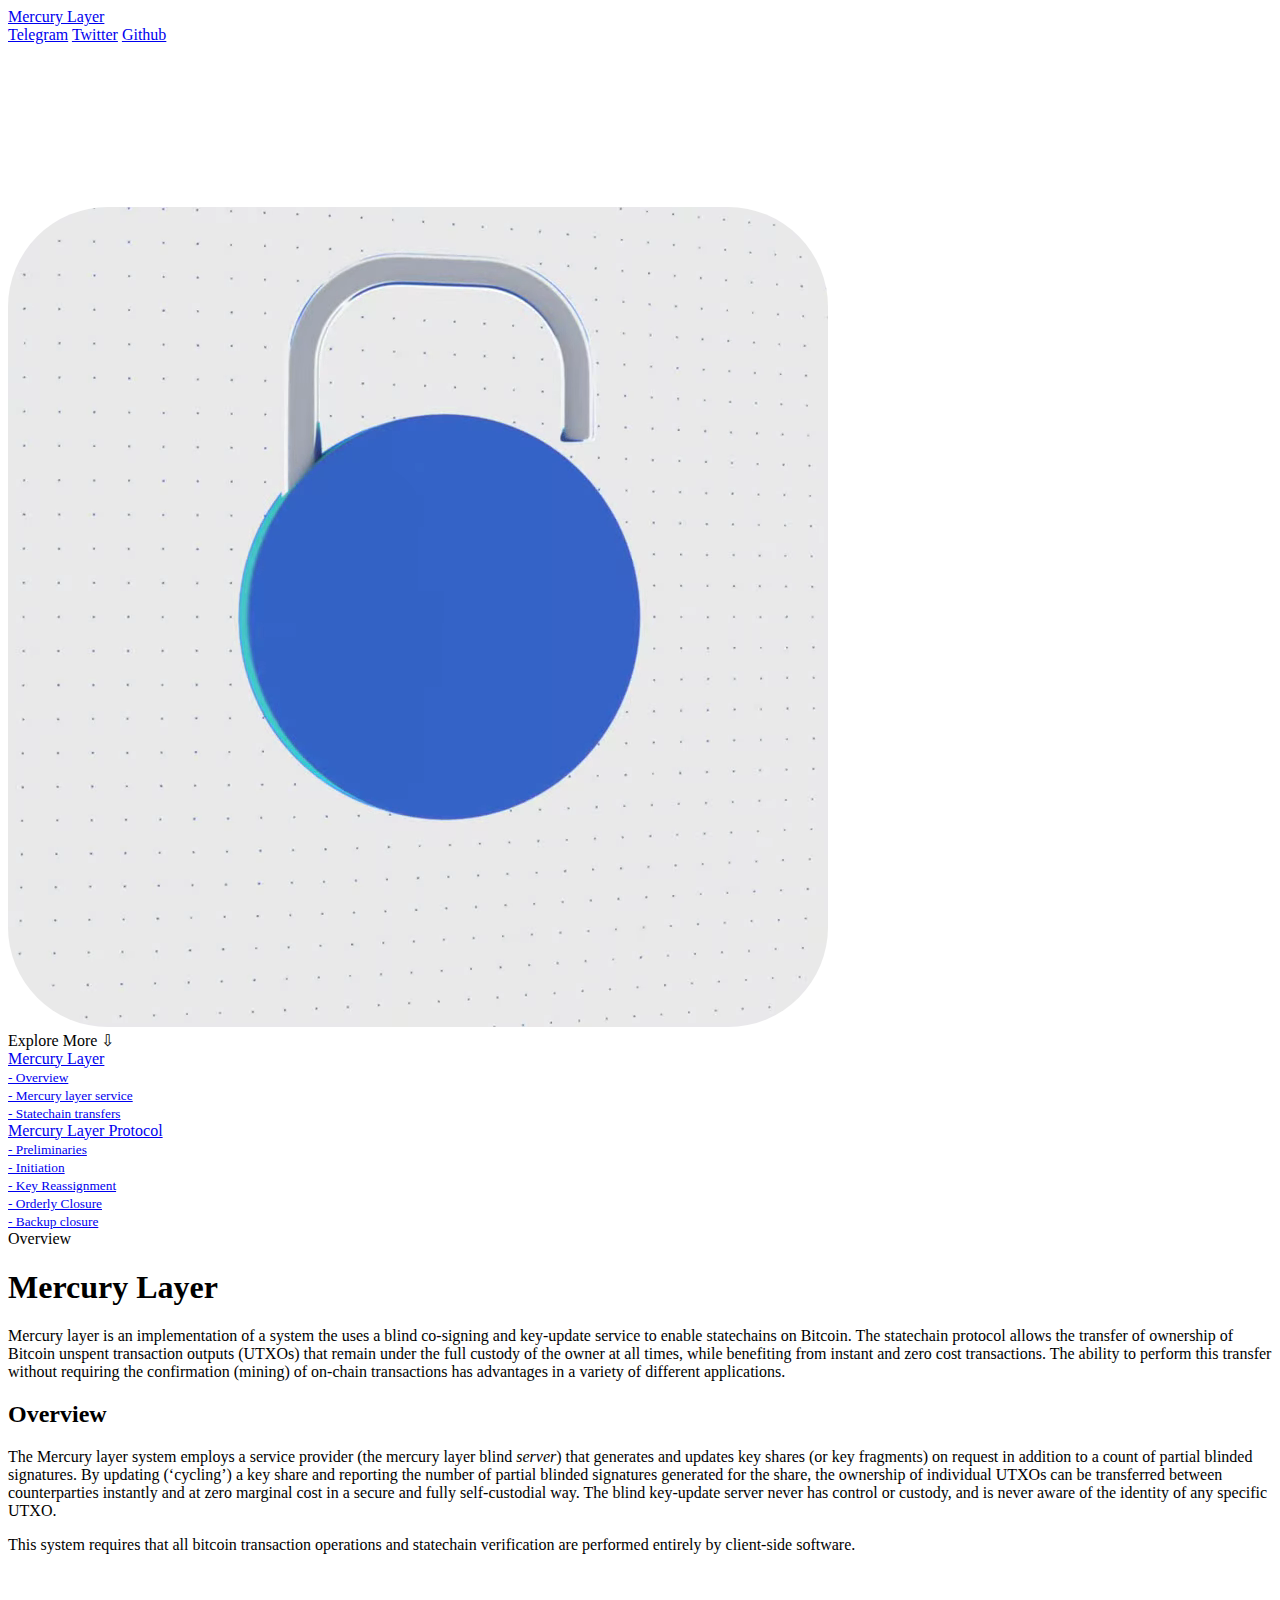
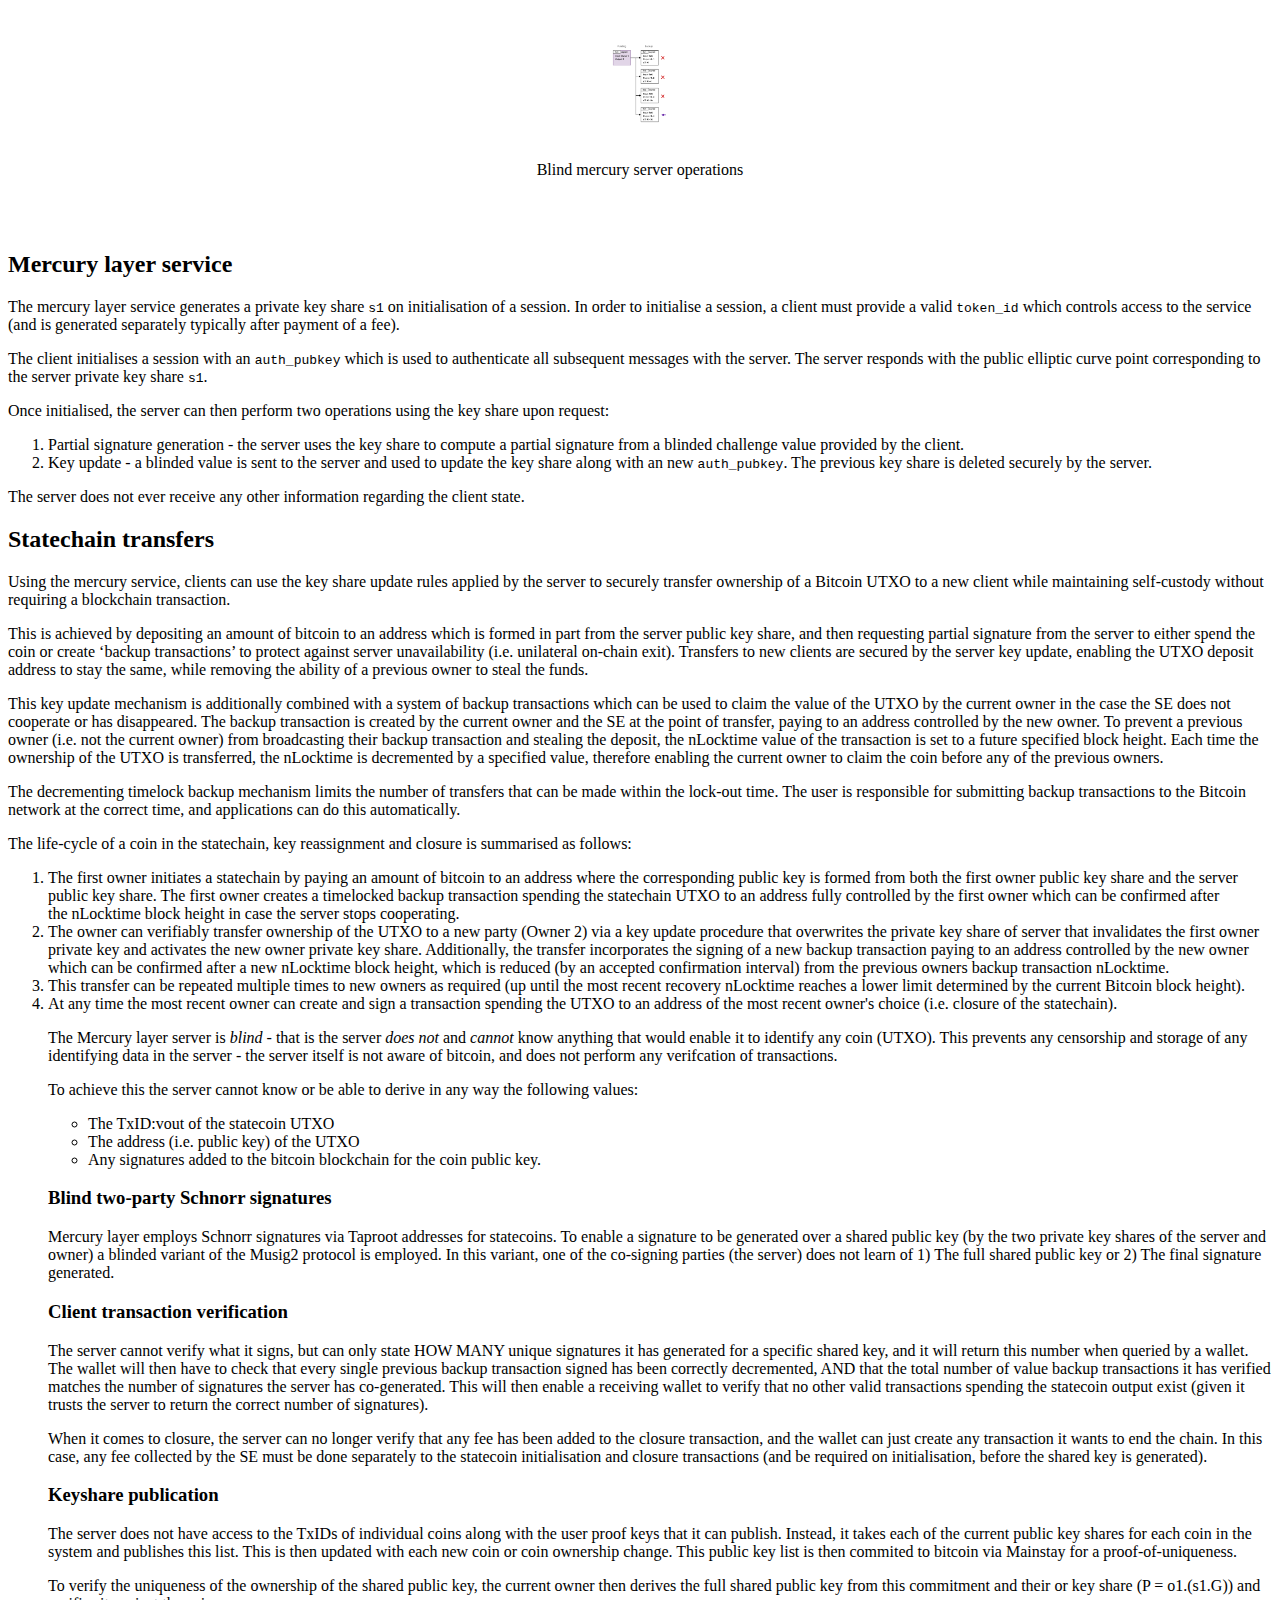
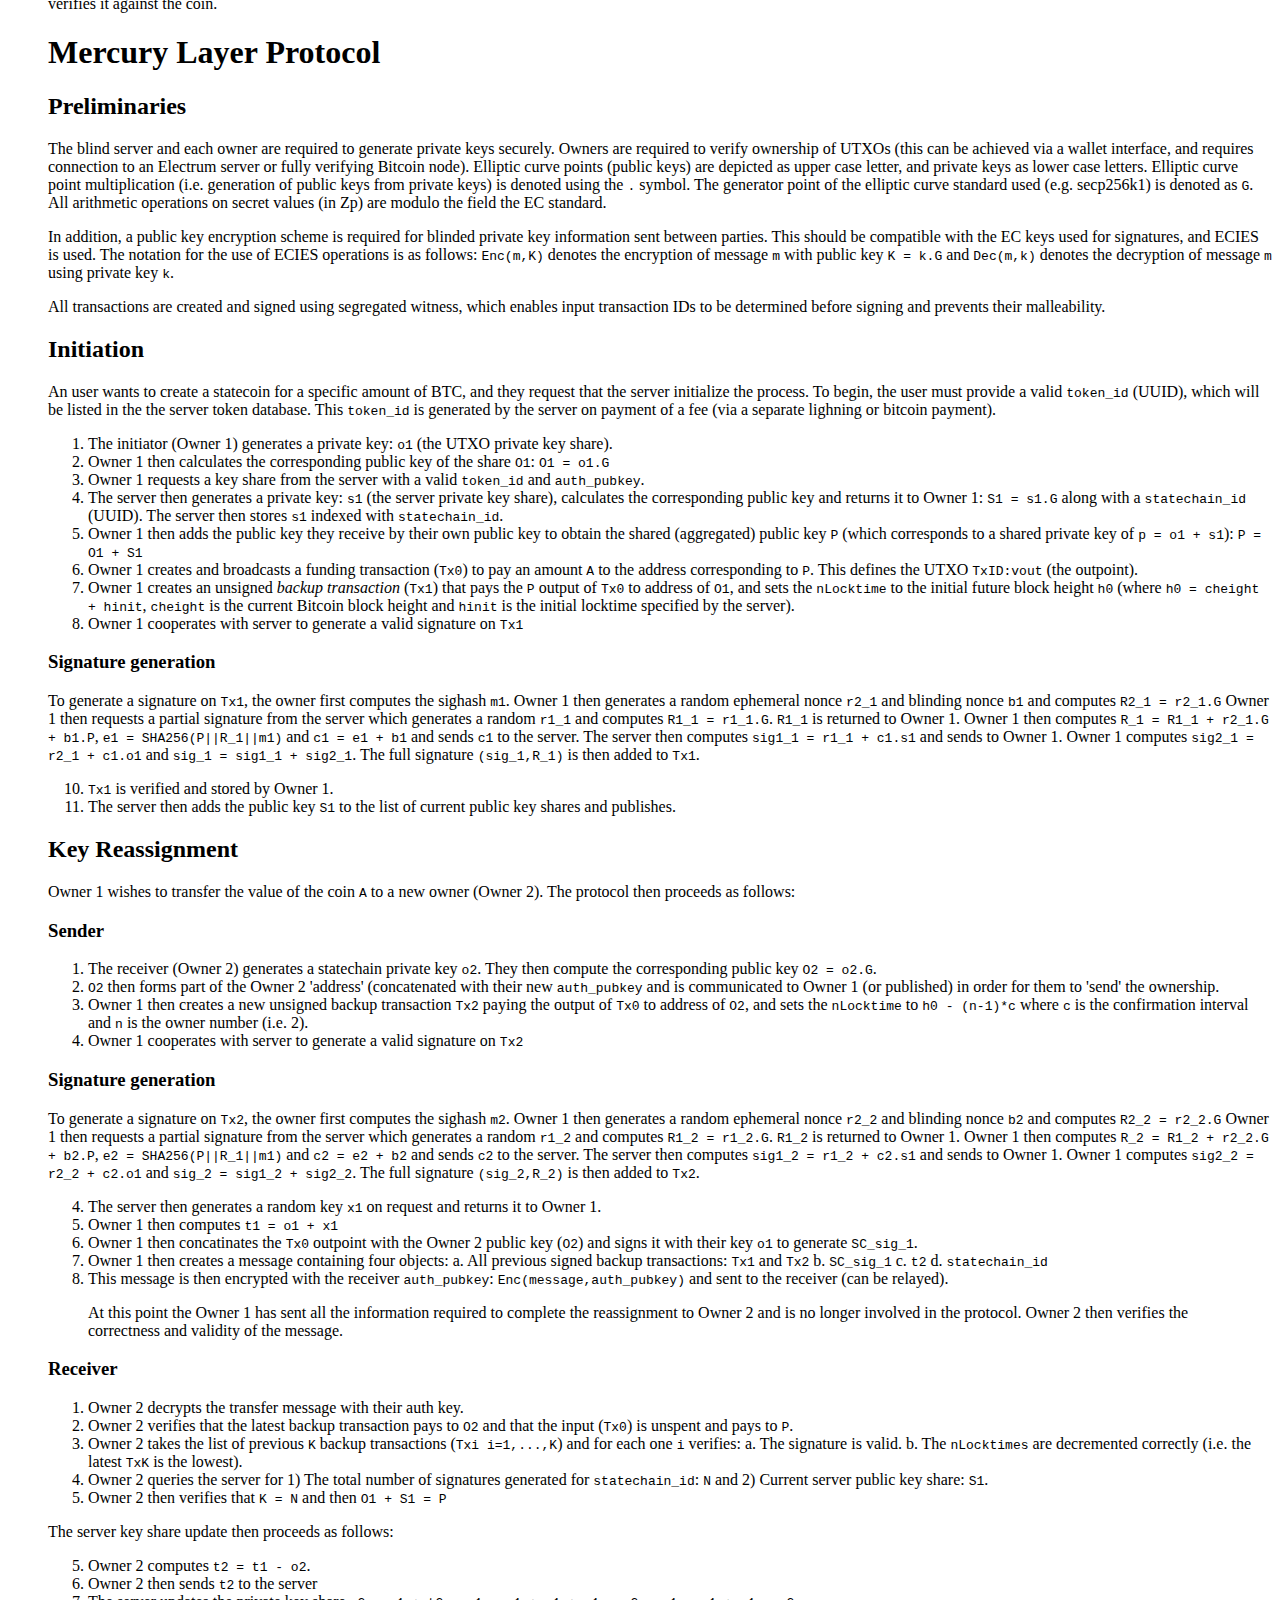
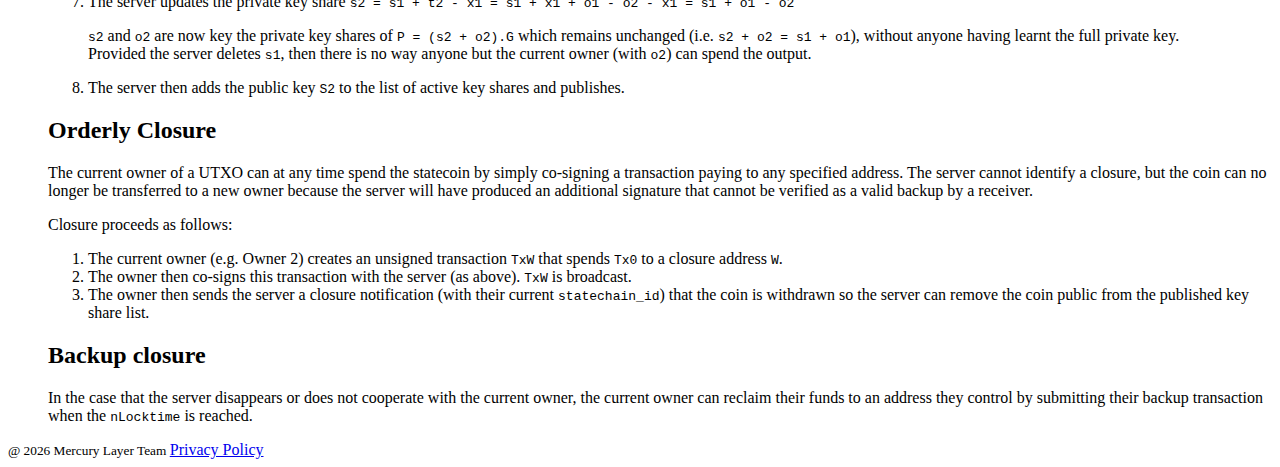
==== public/index.html @ 6a9f14a1 "Update index.html" ====
<!DOCTYPE html>
<html lang="en">

<head>
    <meta charset="UTF-8">
    <title></title>
    <meta name="viewport" content="width=device-width, initial-scale=1, shrink-to-fit=no">
    
    <link rel="icon" type="image/png" href="/favicon.png">

    <style>
    :root {
        /* Primary theme color */
        --primary-color: #0a0543;
        /* Primary theme text color */
        --primary-text-color: #ffffff;
        /* Primary theme link color */
        --primary-link-color: #F9BB2D;
        /* Secondary color: the background body color */
        --secondary-color: #2b12bb;
        --secondary-text-color: #070000;
        /* Highlight text color of table of content */
        --toc-highlight-text-color: #d46e13;
         /* Highlight text color of table of content */
        --toc-highlight-text-color: #d46e13;
        --toc-background-color: rgb(245, 235, 235);
        --code-color: #f7ebeb;
        --code-background-color: rgb(11, 145, 186);
    }
</style>
    
    <link href="https://fonts.googleapis.com/css?family=Alfa+Slab+One&display=swap" rel="stylesheet">
    <link href="https://fonts.googleapis.com/css?family=Fira+Sans:400,500,600&display=swap" rel="stylesheet">
    
    <link rel="stylesheet" href="/normalize.css">
    <link rel="stylesheet" href="https://www.mercurylayer.com/juice.css">
    
<link rel="stylesheet" href="https://www.mercurylayer.com/style.css"/>
<link rel="stylesheet"
          href="https://fonts.googleapis.com/css?family=DM Mono"/>

</head>

<body>
    
<header class="header">
  

<a href="https:&#x2F;&#x2F;www.mercurylayer.com&#x2F;">
    <div class="logo">
        Mercury Layer
    </div>
</a>

<nav>
    
    
        
        <a class="nav-item subtitle-text" href="https:&#x2F;&#x2F;t.me&#x2F;mercury_layer">Telegram</a>
        
        <a class="nav-item subtitle-text" href="https:&#x2F;&#x2F;twitter.com&#x2F;mercurylayer">Twitter</a>
        
        <a class="nav-item subtitle-text" href="https:&#x2F;&#x2F;github.com&#x2F;commerceblock&#x2F;mercurylayer">Github</a>
        
    
</nav>

</header>


<div class = "hero" style="position: relative;">
    <section style="padding:10px; max-width: 500px; color:#fff;">
        <h1 class="text-center heading-text">
            Mercury Layer
        </h1>
        <h3 class="text-center title-text">
            Blinded signing service: enabling multiparty computation statechains
        </h3>
    </section>
    <div>
        <video class="hero-video" style="border-radius: 100px; max-width: 80%;" muted playsInline autoPlay loop>
            <source
                src="mercury-loop-820px-q35.webm"
                type="video/webm"
            />
            <source
                src="mercury-loop-820px-q35.mp4"
                type="video/mp4"
            />
            <source
                src="mercury-loop-820px-q35.ogv"
                type="video/ogg"
            />
            Sorry, your browser doesn't support embedded videos.
        </video>
    </div>

    <div class="explore-more text"
        onclick="document.getElementById('features').scrollIntoView({behavior: 'smooth'})">
        Explore More ⇩
    </div>
</div>
<style>
    .hero section {
        padding: 0 5rem;
    }
    @media screen and (max-width: 768px) {
        .hero section {
            padding: 0 2rem;
        }

        .hero-video {
            display: none
        }
       
    }
</style>




    <main>
        
        
        
        
        
        <div class="toc">
            <div class="toc-sticky">
                
                <div class="toc-item">
                    <a class="subtext" href="https://www.mercurylayer.com/#mercury-layer">Mercury Layer</a>
                </div>
                
                
                <div class="toc-item-child">
                    <a class="subtext" href="https://www.mercurylayer.com/#overview"><small>- Overview</small></a>
                </div>
                
                <div class="toc-item-child">
                    <a class="subtext" href="https://www.mercurylayer.com/#service"><small>- Mercury layer service</small></a>
                </div>
                
                <div class="toc-item-child">
                    <a class="subtext" href="https://www.mercurylayer.com/#statechains"><small>- Statechain transfers</small></a>
                </div>
                
                
                
                <div class="toc-item">
                    <a class="subtext" href="https://www.mercurylayer.com/#mercury-layer-protocol">Mercury Layer Protocol</a>
                </div>
                
                
                <div class="toc-item-child">
                    <a class="subtext" href="https://www.mercurylayer.com/#preliminaries"><small>- Preliminaries</small></a>
                </div>
                
                <div class="toc-item-child">
                    <a class="subtext" href="https://www.mercurylayer.com/#initiation"><small>- Initiation</small></a>
                </div>
                
                <div class="toc-item-child">
                    <a class="subtext" href="https://www.mercurylayer.com/#key-reassignment"><small>- Key Reassignment</small></a>
                </div>
                
                <div class="toc-item-child">
                    <a class="subtext" href="https://www.mercurylayer.com/#orderly-closure"><small>- Orderly Closure</small></a>
                </div>
                
                <div class="toc-item-child">
                    <a class="subtext" href="https://www.mercurylayer.com/#backup-closure"><small>- Backup closure</small></a>
                </div>
                
                
                
            </div>
        </div>
        
        

        <div class="content text">
            
            <div id="features" class="heading-text">Overview</div>
            <h1 id="mercury-layer">Mercury Layer</h1>
<p>Mercury layer is an implementation of a system the uses a blind co-signing and key-update service to enable statechains on Bitcoin. The statechain protocol allows the transfer of ownership of Bitcoin unspent transaction outputs (UTXOs) that remain under the full custody of the owner at all times, while benefiting from instant and zero cost transactions. The ability to perform this transfer without requiring the confirmation (mining) of on-chain transactions has advantages in a variety of different applications. </p>
<h2 id="overview">Overview</h2>
<p>The Mercury layer system employs a service provider (the mercury layer blind <em>server</em>) that generates and updates key shares (or key fragments) on request in addition to a count of partial blinded signatures. By updating (‘cycling’) a key share and reporting the number of  partial blinded signatures generated for the share, the ownership of individual UTXOs can be transferred between counterparties instantly and at zero marginal cost in a secure and fully self-custodial way. The blind key-update server never has control or custody, and is never aware of the identity of any specific UTXO. </p>
<p>This system requires that all bitcoin transaction operations and statechain verification are performed entirely by client-side software. </p>
<p><br><br></p>
<p align="center">
<img src="fig1.png" align="middle" width="60" vspace="20">
</p>
<p align="center">
  Blind mercury server operations
</p>
<br><br>

<h2 id="service">Mercury layer service</h2>
<p>The mercury layer service generates a private key share <code>s1</code> on initialisation of a session. In order to initialise a session, a client must provide a valid <code>token_id</code> which controls access to the service (and is generated separately typically after payment of a fee).</p>
<p>The client initialises a session with an <code>auth_pubkey</code> which is used to authenticate all subsequent messages with the server. The server responds with the public elliptic curve point corresponding to the server private key share <code>s1</code>.</p>
<p>Once initialised, the server can then perform two operations using the key share upon request:</p>
<ol>
<li>Partial signature generation - the server uses the key share to compute a partial signature from a blinded challenge value provided by the client.</li>
<li>Key update - a blinded value is sent to the server and used to update the key share along with an new <code>auth_pubkey</code>. The previous key share is deleted securely by the server.</li>
</ol>
<p>The server does not ever receive any other information regarding the client state. </p>           
<h2 id="statechains">Statechain transfers</h2>
<p>Using the mercury service, clients can use the key share update rules applied by the server to securely transfer ownership of a Bitcoin UTXO to a new client while maintaining self-custody without requiring a blockchain transaction. </p>
<p>This is achieved by depositing an amount of bitcoin to an address which is formed in part from the server public key share, and then requesting partial signature from the server to either spend the coin or create ‘backup transactions’ to protect against server unavailability (i.e. unilateral on-chain exit). Transfers to new clients are secured by the server key update, enabling the UTXO deposit address to stay the same, while removing the ability of a previous owner to steal the funds. </p>
<p>This key update mechanism is additionally combined with a system of backup transactions which can be used to claim the value of the UTXO by the current owner in the case the SE does not cooperate or has disappeared. The backup transaction is created by the current owner and the SE at the point of transfer, paying to an address controlled by the new owner. To prevent a previous owner (i.e. not the current owner) from broadcasting their backup transaction and stealing the deposit, the nLocktime value of the transaction is set to a future specified block height. Each time the ownership of the UTXO is transferred, the nLocktime is decremented by a specified value, therefore enabling the current owner to claim the coin before any of the previous owners.</p>
<p>The decrementing timelock backup mechanism limits the number of transfers that can be made within the lock-out time. The user is responsible for submitting backup transactions to the Bitcoin network at the correct time, and applications can do this automatically.</p>
<p>The life-cycle of a coin in the statechain, key reassignment and closure is summarised as follows:</p>
<ol>
<li>The first owner initiates a statechain by paying an amount of bitcoin to an address where the corresponding public key is formed from both the first owner public key share and the server public key share. The first owner creates a timelocked backup transaction spending the statechain UTXO to an address fully controlled by the first owner which can be confirmed after the nLocktime block height in case the server stops cooperating.</li>
<li>The owner can verifiably transfer ownership of the UTXO to a new party (Owner 2) via a key update procedure that overwrites the private key share of server that invalidates the first owner private key and activates the new owner private key share. Additionally, the transfer incorporates the signing of a new backup transaction paying to an address controlled by the new owner which can be confirmed after a new nLocktime block height, which is reduced (by an accepted confirmation interval) from the previous owners backup transaction nLocktime.</li>
<li>This transfer can be repeated multiple times to new owners as required (up until the most recent recovery nLocktime reaches a lower limit determined by the current Bitcoin block height).</li>
<li>At any time the most recent owner can create and sign a transaction spending the UTXO to an address of the most recent owner's choice (i.e. closure of the statechain).</li>
    
<p>The Mercury layer server is <em>blind</em> - that is the server <em>does not</em> and <em>cannot</em> know anything that would enable it to identify any coin (UTXO). This prevents any censorship and storage of any identifying data in the server - the server itself is not aware of bitcoin, and does not perform any verifcation of transactions. </p>
<p>To achieve this the server cannot know or be able to derive in any way the following values:</p>
<ul>
<li>The TxID:vout of the statecoin UTXO</li>
<li>The address (i.e. public key) of the UTXO</li>
<li>Any signatures added to the bitcoin blockchain for the coin public key.</li>
</ul>
<h3 id="blind-two-party-schnorr-signatures">Blind two-party Schnorr signatures</h3>
<p>Mercury layer employs Schnorr signatures via Taproot addresses for statecoins. To enable a signature to be generated over a shared public key (by the two private key shares of the server and owner) a blinded variant of the Musig2 protocol is employed. In this variant, one of the co-signing parties (the server) does not learn of 1) The full shared public key or 2) The final signature generated. </p>
<h3 id="client-transaction-verification">Client transaction verification</h3>
<p>The server cannot verify what it signs, but can only state HOW MANY unique signatures it has generated for a specific shared key, and it will return this number when queried by a wallet. The wallet will then have to check that every single previous backup transaction signed has been correctly decremented, AND that the total number of value backup transactions it has verified matches the number of signatures the server has co-generated. This will then enable a receiving wallet to verify that no other valid transactions spending the statecoin output exist (given it trusts the server to return the correct number of signatures). </p>
<p>When it comes to closure, the server can no longer verify that any fee has been added to the closure transaction, and the wallet can just create any transaction it wants to end the chain. In this case, any fee collected by the SE must be done separately to the statecoin initialisation and closure transactions (and be required on initialisation, before the shared key is generated).</p>
<h3 id="keyshare-publication">Keyshare publication</h3>
<p>The server does not have access to the TxIDs of individual coins along with the user proof keys that it can publish. Instead, it takes each of the current public key shares for each coin in the system and publishes this list. This is then updated with each new coin or coin ownership change. This public key list is then commited to bitcoin via Mainstay for a proof-of-uniqueness. </p>
<p>To verify the uniqueness of the ownership of the shared public key, the current owner then derives the full shared public key from this commitment and their or key share (P = o1.(s1.G)) and verifies it against the coin. </p>
<h1 id="mercury-layer-protocol">Mercury Layer Protocol</h1>
<h2 id="preliminaries">Preliminaries</h2>
<p>The blind server and each owner are required to generate private keys securely. Owners are required to verify ownership of UTXOs (this can be achieved via a wallet interface, and requires connection to an Electrum server or fully verifying Bitcoin node). Elliptic curve points (public keys) are depicted as upper case letter, and private keys as lower case letters. Elliptic curve point multiplication (i.e. generation of public keys from private keys) is denoted using the <code>.</code> symbol. The generator point of the elliptic curve standard used (e.g. secp256k1) is denoted as <code>G</code>. All arithmetic operations on secret values (in Zp) are modulo the field the EC standard.</p>
<p>In addition, a public key encryption scheme is required for blinded private key information sent between parties. This should be compatible with the EC keys used for signatures, and ECIES is used. The notation for the use of ECIES operations is as follows: <code>Enc(m,K)</code> denotes the encryption of message <code>m</code> with public key <code>K = k.G</code> and <code>Dec(m,k)</code> denotes the decryption of message <code>m</code> using private key <code>k</code>.</p>
<p>All transactions are created and signed using segregated witness, which enables input transaction IDs to be determined before signing and prevents their malleability. </p>
<h2 id="initiation">Initiation</h2>
<p>An user wants to create a statecoin for a specific amount of BTC, and they request that the server initialize the process. To begin, the user must provide a valid <code>token_id</code> (UUID), which will be listed in the the server token database. This <code>token_id</code> is generated by the server on payment of a fee (via a separate lighning or bitcoin payment). </p>
<ol>
<li>The initiator (Owner 1) generates a private key: <code>o1</code> (the UTXO private key share).</li>
<li>Owner 1 then calculates the corresponding public key of the share <code>O1</code>: <code>O1 = o1.G</code></li>
<li>Owner 1 requests a key share from the server with a valid <code>token_id</code> and <code>auth_pubkey</code>. </li>
<li>The server then generates a private key: <code>s1</code> (the server private key share), calculates the corresponding public key and returns it to Owner 1: <code>S1 = s1.G</code> along with a <code>statechain_id</code> (UUID). The server then stores <code>s1</code> indexed with <code>statechain_id</code>. </li>
<li>Owner 1 then adds the public key they receive by their own public key to obtain the shared (aggregated) public key <code>P</code> (which corresponds to a shared private key of <code>p = o1 + s1</code>): <code>P = O1 + S1</code></li>
<li>Owner 1 creates and broadcasts a funding transaction (<code>Tx0</code>) to pay an amount <code>A</code> to the address corresponding to <code>P</code>. This defines the UTXO <code>TxID:vout</code> (the outpoint). </li>
<li>Owner 1 creates an unsigned <em>backup transaction</em> (<code>Tx1</code>) that pays the <code>P</code> output of <code>Tx0</code> to address of <code>O1</code>, and sets the <code>nLocktime</code> to the initial future block height <code>h0</code> (where <code>h0 = cheight + hinit</code>, <code>cheight</code> is the current Bitcoin block height and <code>hinit</code> is the initial locktime specified by the server).</li>
<li>Owner 1 cooperates with server to generate a valid signature on <code>Tx1</code></li>
</ol>
<h3 id="signature-generation">Signature generation</h3>
<p>To generate a signature on <code>Tx1</code>, the owner first computes the sighash <code>m1</code>. 
Owner 1 then generates a random ephemeral nonce <code>r2_1</code> and blinding nonce <code>b1</code> and computes <code>R2_1 = r2_1.G</code>
Owner 1 then requests a partial signature from the server which generates a random <code>r1_1</code> and computes <code>R1_1 = r1_1.G</code>. <code>R1_1</code> is returned to Owner 1. 
Owner 1 then computes <code>R_1 = R1_1 + r2_1.G + b1.P</code>, <code>e1 = SHA256(P||R_1||m1)</code> and <code>c1 = e1 + b1</code> and sends <code>c1</code> to the server. 
The server then computes <code>sig1_1 = r1_1 + c1.s1</code> and sends to Owner 1. 
Owner 1 computes <code>sig2_1 = r2_1 + c1.o1</code> and <code>sig_1 = sig1_1 + sig2_1</code>. The full signature <code>(sig_1,R_1)</code> is then added to <code>Tx1</code>. </p>
<ol start="10">
<li><code>Tx1</code> is verified and stored by Owner 1. </li>
<li>The server then adds the public key <code>S1</code> to the list of current public key shares and publishes. </li>
</ol>
<h2 id="key-reassignment">Key Reassignment</h2>
<p>Owner 1 wishes to transfer the value of the coin <code>A</code> to a new owner (Owner 2). The protocol then proceeds as follows:</p>
<h3 id="sender">Sender</h3>
<ol>
<li>The receiver (Owner 2) generates a statechain private key <code>o2</code>. They then compute the corresponding public key <code>O2 = o2.G</code>.</li>
<li><code>O2</code> then forms part of the Owner 2 'address' (concatenated with their new <code>auth_pubkey</code> and is communicated to Owner 1 (or published) in order for them to 'send' the ownership.</li>
<li>Owner 1 then creates a new unsigned backup transaction <code>Tx2</code> paying the output of <code>Tx0</code> to address of <code>O2</code>, and sets the <code>nLocktime</code> to <code>h0 - (n-1)*c</code> where <code>c</code> is the confirmation interval and <code>n</code> is the owner number (i.e. 2). </li>
<li>Owner 1 cooperates with server to generate a valid signature on <code>Tx2</code></li>
</ol>
<h3 id="signature-generation-1">Signature generation</h3>
<p>To generate a signature on <code>Tx2</code>, the owner first computes the sighash <code>m2</code>. 
Owner 1 then generates a random ephemeral nonce <code>r2_2</code> and blinding nonce <code>b2</code> and computes <code>R2_2 = r2_2.G</code>
Owner 1 then requests a partial signature from the server which generates a random <code>r1_2</code> and computes <code>R1_2 = r1_2.G</code>. <code>R1_2</code> is returned to Owner 1. 
Owner 1 then computes <code>R_2 = R1_2 + r2_2.G + b2.P</code>, <code>e2 = SHA256(P||R_1||m1)</code> and <code>c2 = e2 + b2</code> and sends <code>c2</code> to the server. 
The server then computes <code>sig1_2 = r1_2 + c2.s1</code> and sends to Owner 1. 
Owner 1 computes <code>sig2_2 = r2_2 + c2.o1</code> and <code>sig_2 = sig1_2 + sig2_2</code>. The full signature <code>(sig_2,R_2)</code> is then added to <code>Tx2</code>.</p>
<ol start="4">
<li>The server then generates a random key <code>x1</code> on request and returns it to Owner 1. </li>
<li>Owner 1 then computes <code>t1 = o1 + x1</code></li>
<li>Owner 1 then concatinates the <code>Tx0</code> outpoint with the Owner 2 public key (<code>O2</code>) and signs it with their key <code>o1</code> to generate <code>SC_sig_1</code>. </li>
<li>Owner 1 then creates a message containing four objects:
a. All previous signed backup transactions: <code>Tx1</code> and <code>Tx2</code>
b. <code>SC_sig_1</code>
c. <code>t2</code>
d. <code>statechain_id</code></li>
<li>This message is then encrypted with the receiver <code>auth_pubkey</code>: <code>Enc(message,auth_pubkey)</code> and sent to the receiver (can be relayed).</li>
</ol>
<blockquote>
<p>At this point the Owner 1 has sent all the information required to complete the reassignment to Owner 2 and is no longer involved in the protocol. Owner 2 then verifies the correctness and validity of the message. </p>
</blockquote>
<h3 id="receiver">Receiver</h3>
<ol>
<li>Owner 2 decrypts the transfer message with their auth key.</li>
<li>Owner 2 verifies that the latest backup transaction pays to <code>O2</code> and that the input (<code>Tx0</code>) is unspent and pays to <code>P</code>. </li>
<li>Owner 2 takes the list of previous <code>K</code> backup transactions (<code>Txi i=1,...,K</code>) and for each one <code>i</code> verifies:
a. The signature is valid. 
b. The <code>nLocktimes</code> are decremented correctly (i.e. the latest <code>TxK</code> is the lowest). </li>
<li>Owner 2 queries the server for 1) The total number of signatures generated for <code>statechain_id</code>: <code>N</code> and 2) Current server public key share: <code>S1</code>. </li>
<li>Owner 2 then verifies that <code>K = N</code> and then <code>O1 + S1 = P</code></li>
</ol>
<p>The server key share update then proceeds as follows:</p>
<ol start="5">
<li>Owner 2 computes <code>t2 = t1 - o2</code>. </li>
<li>Owner 2 then sends <code>t2</code> to the server </li>
<li>The server updates the private key share <code>s2 = s1 + t2 - x1 = s1 + x1 + o1 - o2 - x1 = s1 + o1 - o2</code></li>
</ol>
<blockquote>
<p><code>s2</code> and <code>o2</code> are now key the private key shares of <code>P = (s2 + o2).G</code> which remains unchanged (i.e. <code>s2 + o2 = s1 + o1</code>), without anyone having learnt the full private key. Provided the server deletes <code>s1</code>, then there is no way anyone but the current owner (with <code>o2</code>) can spend the output.</p>
</blockquote>
<ol start="8">
<li>The server then adds the public key <code>S2</code> to the list of active key shares and publishes. </li>
</ol>
<h2 id="orderly-closure">Orderly Closure</h2>
<p>The current owner of a UTXO can at any time spend the statecoin by simply co-signing a transaction paying to any specified address. The server cannot identify a closure, but the coin can no longer be transferred to a new owner because the server will have produced an additional signature that cannot be verified as a valid backup by a receiver. </p>
<p>Closure proceeds as follows:</p>
<ol>
<li>The current owner (e.g. Owner 2) creates an unsigned transaction <code>TxW</code> that spends <code>Tx0</code> to a closure address <code>W</code>.</li>
<li>The owner then co-signs this transaction with the server (as above).  <code>TxW</code> is broadcast. </li>
<li>The owner then sends the server a closure notification (with their current <code>statechain_id</code>) that the coin is withdrawn so the server can remove the coin public from the published key share list. </li>
</ol>
<h2 id="backup-closure">Backup closure</h2>
<p>In the case that the server disappears or does not cooperate with the current owner, the current owner can reclaim their funds to an address they control by submitting their backup transaction when the <code>nLocktime</code> is reached. </p>

            
        </div>

        
        
    </main>

    
<footer>
    <small class="subtext" style="float;">
      @ <script>
        const currentYear = new Date().getFullYear();
        document.write(currentYear);
      </script> Mercury Layer Team
    </small>
    <a href="/privacy/">Privacy Policy</a>
  </footer>

</body>
<script>
    const scrollHandler = entries => {
        // Find the first entry which intersecting and ratio > 0.9 to highlight.
        let entry = entries.find(entry => {
            return entry.isIntersecting && entry.intersectionRatio > 0.9;
        });
        if (!entry) return;

        document.querySelectorAll(".toc a").forEach((item) => {
            item.classList.remove("active");
        });

        // let url = new URL(`#${entry.target.id}`);
        let link = document.querySelector(`.toc a[href$="${decodeURIComponent(`#${entry.target.id}`)}"]`)
        if (link) {
            link.classList.add("active");
            link.scrollIntoView({ behavior: "auto", block: "nearest" });
        }
    };
    // Set -100px root margin to improve highlight experience.
    const observer = new IntersectionObserver(scrollHandler, { threshold: 1 });
    let items = document.querySelectorAll('h1,h2,h3,h4,h5,h6');
    items.forEach(item => observer.observe(item));
</script>

</html>
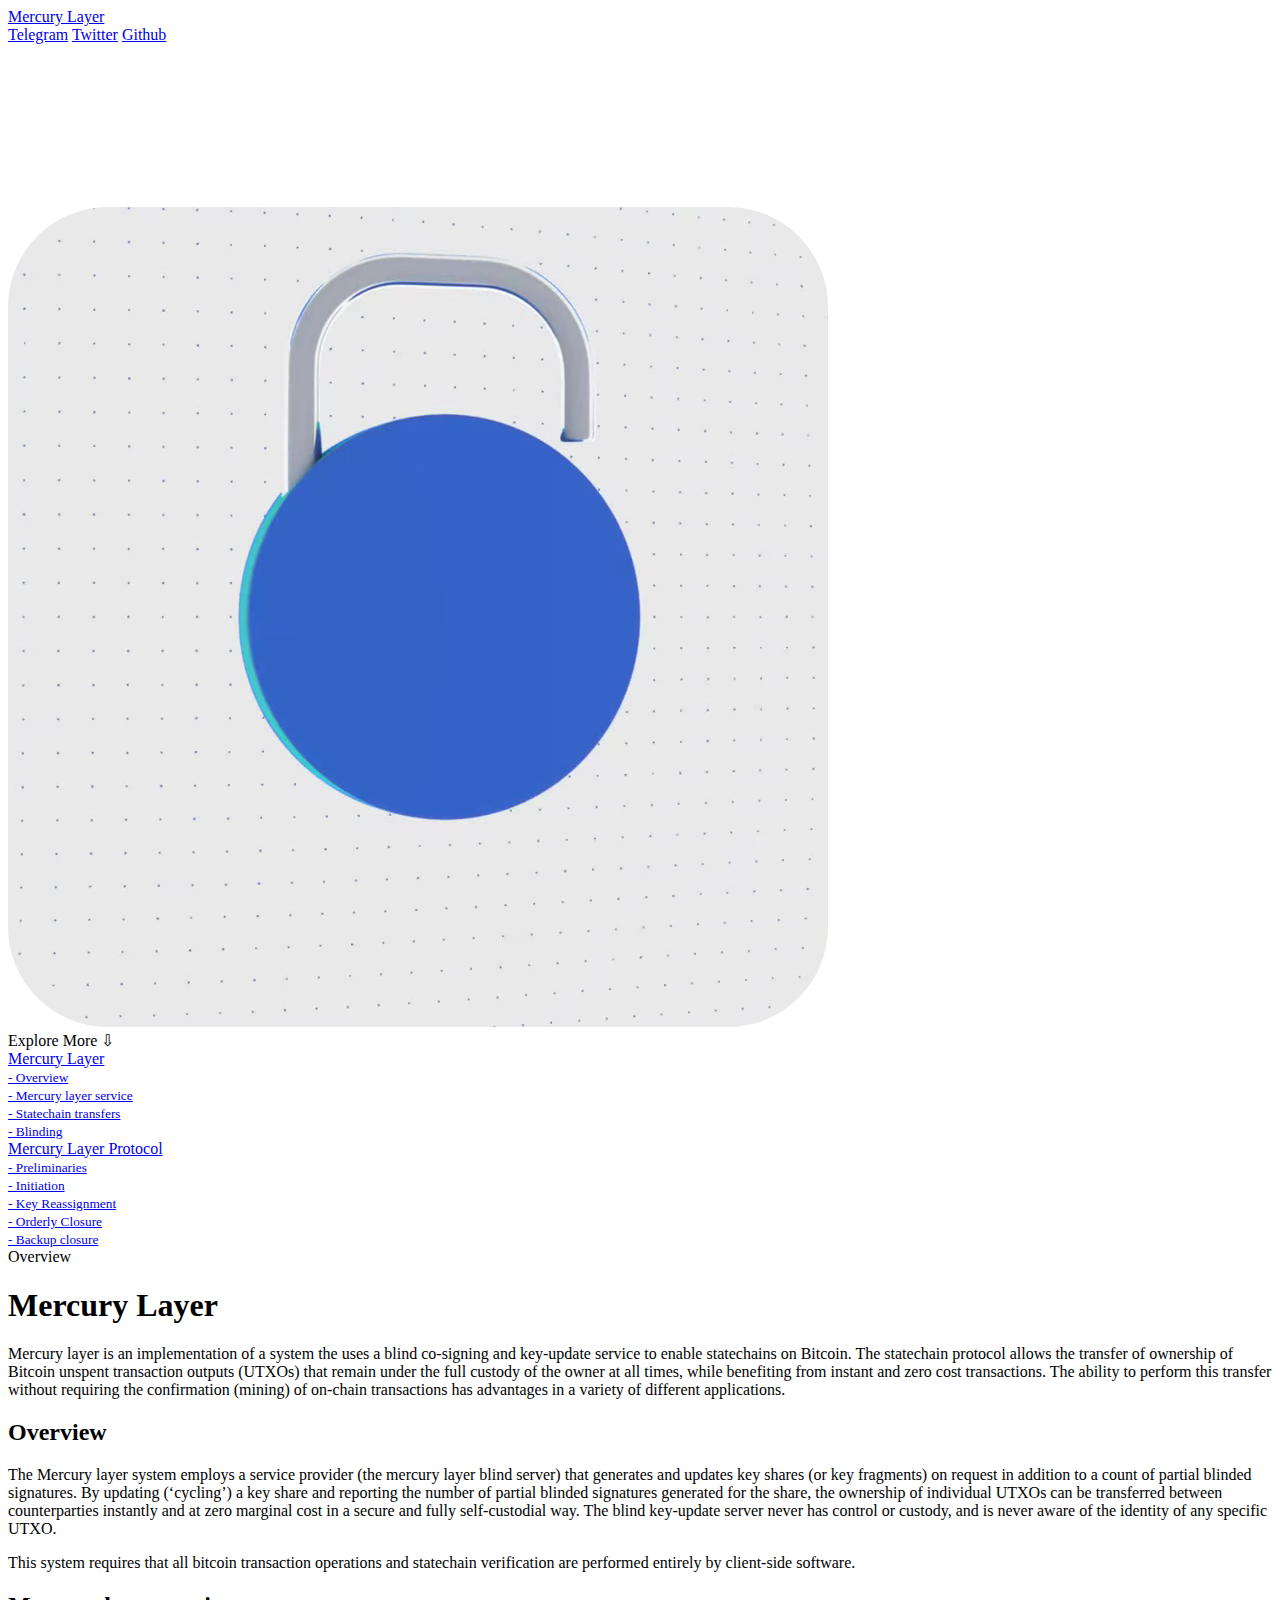
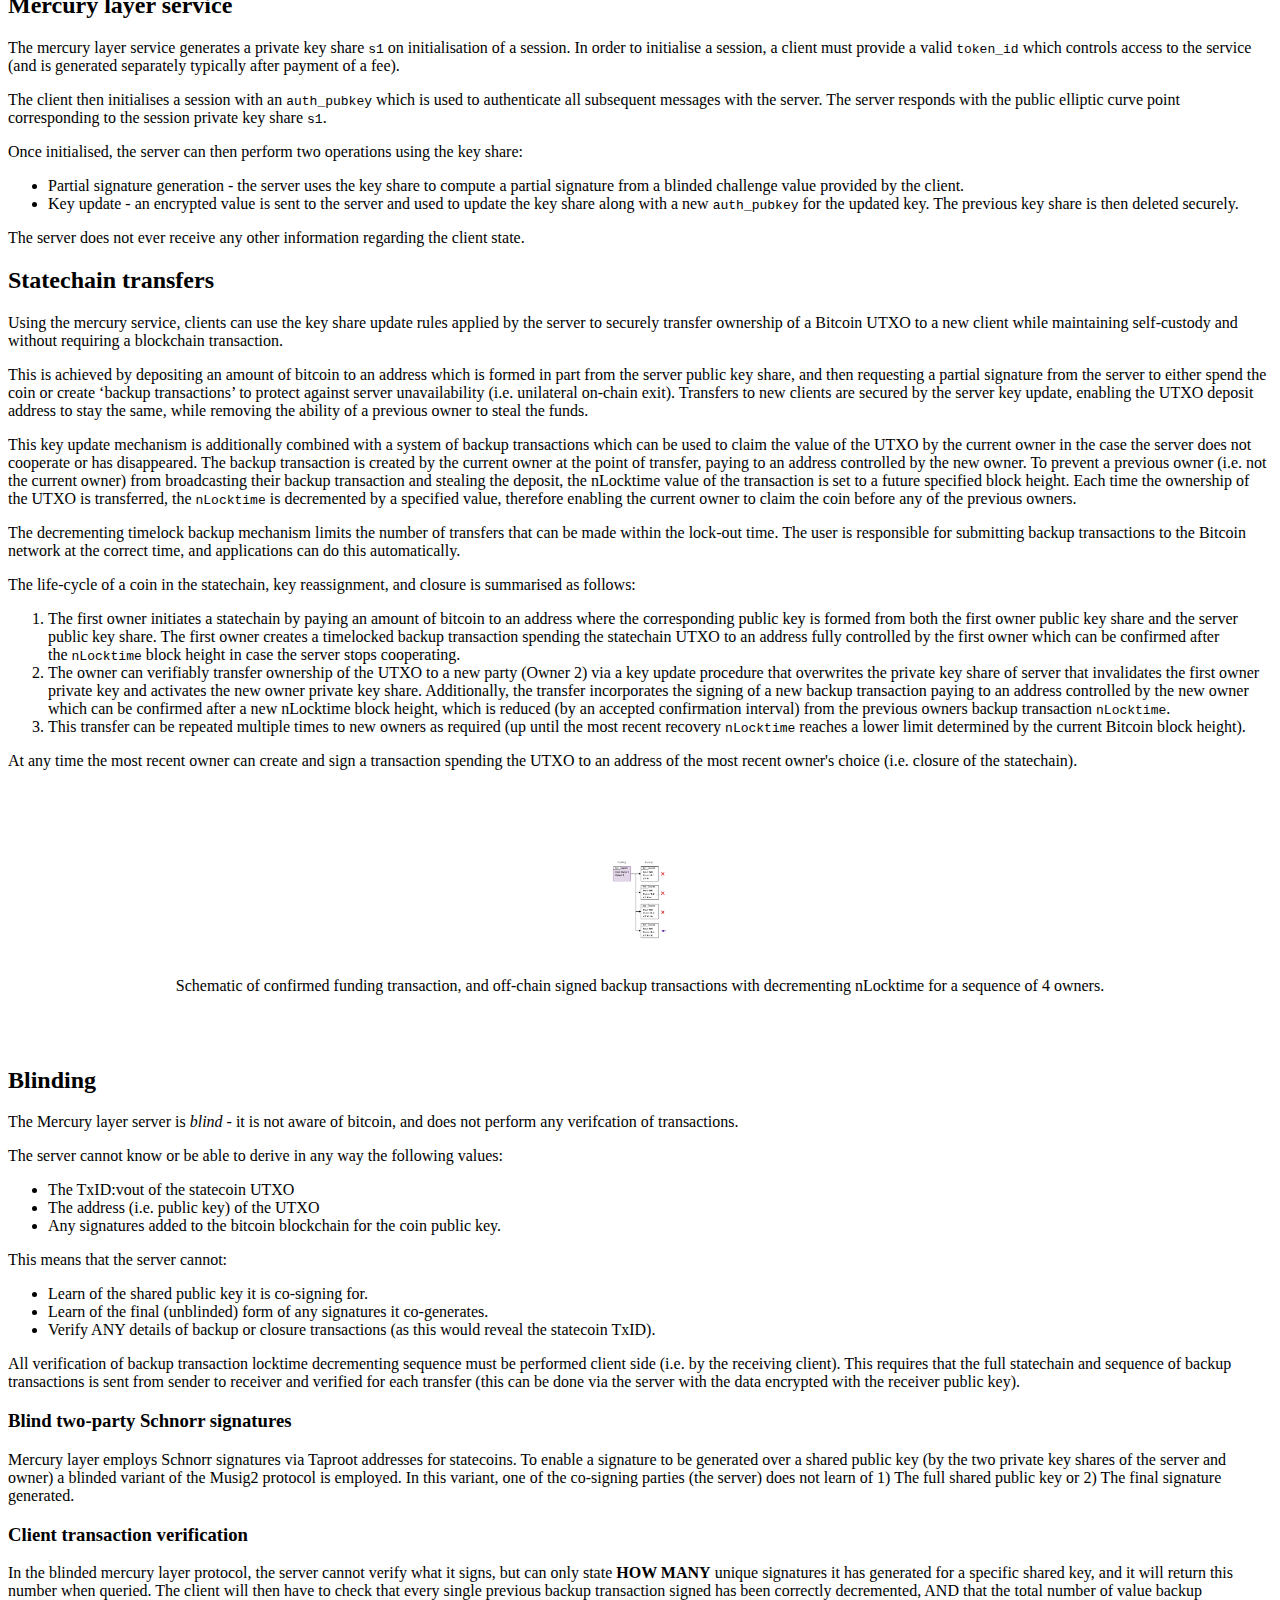
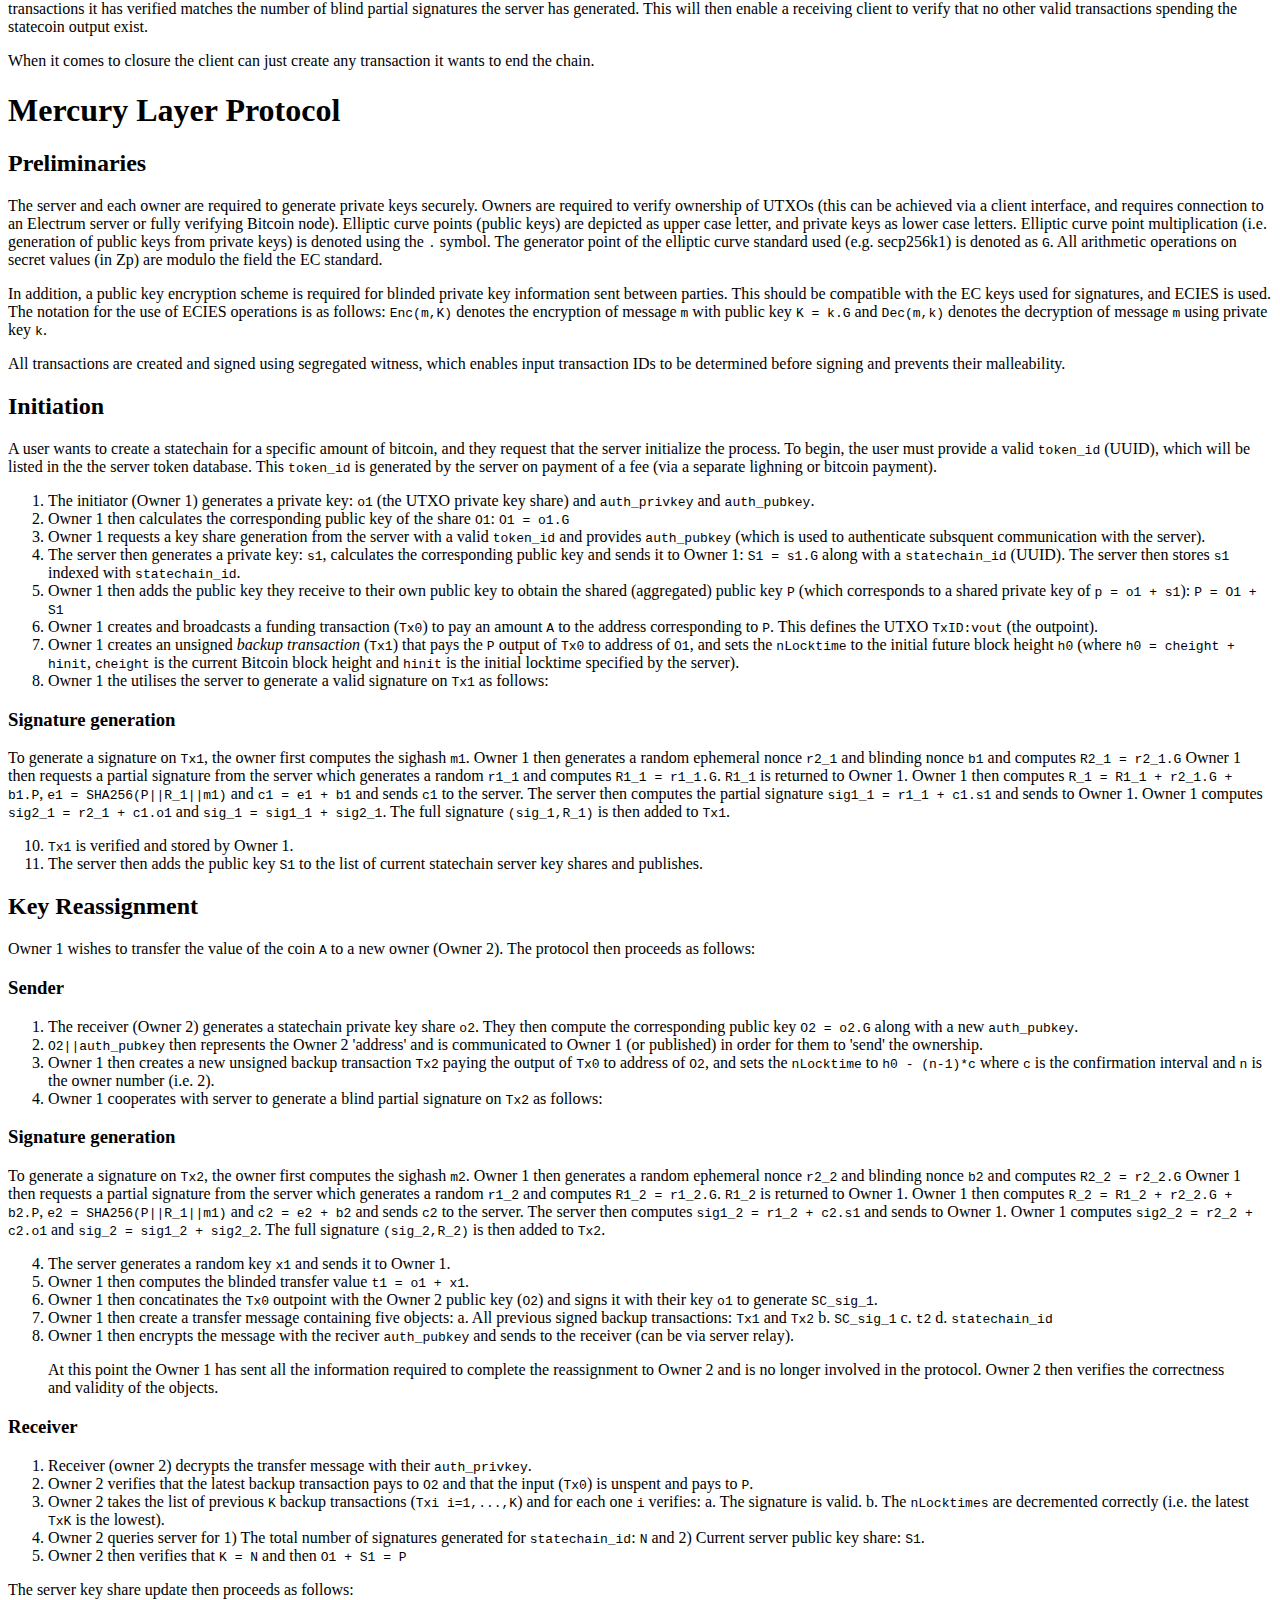
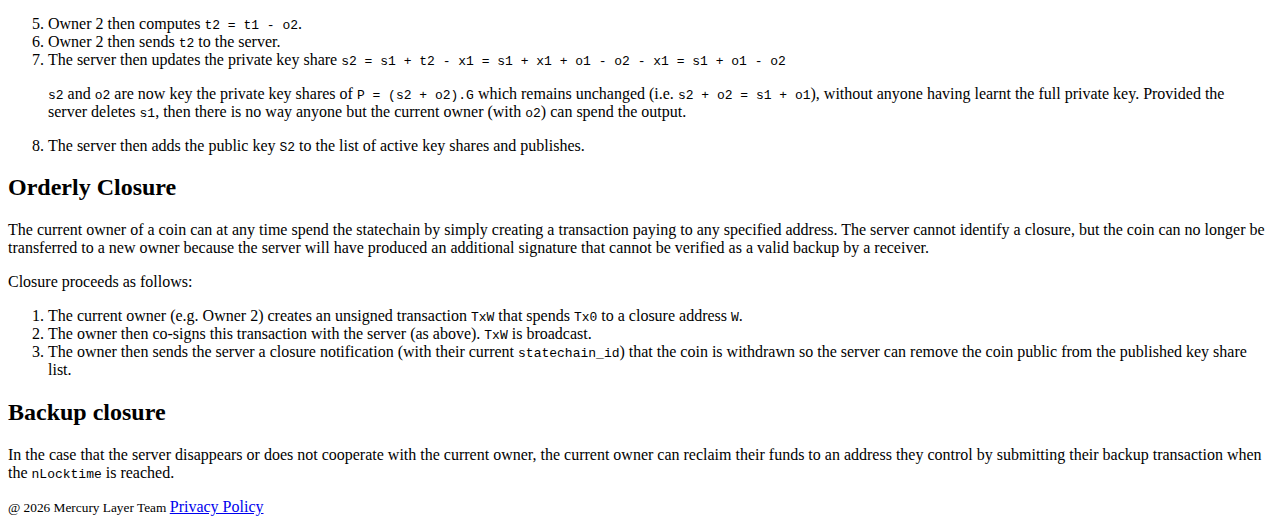
==== commit 42f39952: "remove www" ====
--- a/public/index.html
+++ b/public/index.html
@@ -33,9 +33,9 @@
     <link href="https://fonts.googleapis.com/css?family=Fira+Sans:400,500,600&display=swap" rel="stylesheet">
     
     <link rel="stylesheet" href="/normalize.css">
-    <link rel="stylesheet" href="https://www.mercurylayer.com/juice.css">
-    
-<link rel="stylesheet" href="https://www.mercurylayer.com/style.css"/>
+    <link rel="stylesheet" href="https://mercurylayer.com/juice.css">
+    
+<link rel="stylesheet" href="https://mercurylayer.com/style.css"/>
 <link rel="stylesheet"
           href="https://fonts.googleapis.com/css?family=DM Mono"/>
 
@@ -46,7 +46,7 @@
 <header class="header">
   
 
-<a href="https:&#x2F;&#x2F;www.mercurylayer.com&#x2F;">
+<a href="https:&#x2F;&#x2F;mercurylayer.com&#x2F;">
     <div class="logo">
         Mercury Layer
     </div>
@@ -129,47 +129,51 @@
             <div class="toc-sticky">
                 
                 <div class="toc-item">
-                    <a class="subtext" href="https://www.mercurylayer.com/#mercury-layer">Mercury Layer</a>
-                </div>
-                
-                
-                <div class="toc-item-child">
-                    <a class="subtext" href="https://www.mercurylayer.com/#overview"><small>- Overview</small></a>
-                </div>
-                
-                <div class="toc-item-child">
-                    <a class="subtext" href="https://www.mercurylayer.com/#service"><small>- Mercury layer service</small></a>
-                </div>
-                
-                <div class="toc-item-child">
-                    <a class="subtext" href="https://www.mercurylayer.com/#statechains"><small>- Statechain transfers</small></a>
+                    <a class="subtext" href="https://mercurylayer.com/#mercury-layer">Mercury Layer</a>
+                </div>
+                
+                
+                <div class="toc-item-child">
+                    <a class="subtext" href="https://mercurylayer.com/#overview"><small>- Overview</small></a>
+                </div>
+                
+                <div class="toc-item-child">
+                    <a class="subtext" href="https://mercurylayer.com/#mercury-layer-service"><small>- Mercury layer service</small></a>
+                </div>
+                
+                <div class="toc-item-child">
+                    <a class="subtext" href="https://mercurylayer.com/#statechain-transfers"><small>- Statechain transfers</small></a>
+                </div>
+                
+                <div class="toc-item-child">
+                    <a class="subtext" href="https://mercurylayer.com/#blinding"><small>- Blinding</small></a>
                 </div>
                 
                 
                 
                 <div class="toc-item">
-                    <a class="subtext" href="https://www.mercurylayer.com/#mercury-layer-protocol">Mercury Layer Protocol</a>
-                </div>
-                
-                
-                <div class="toc-item-child">
-                    <a class="subtext" href="https://www.mercurylayer.com/#preliminaries"><small>- Preliminaries</small></a>
-                </div>
-                
-                <div class="toc-item-child">
-                    <a class="subtext" href="https://www.mercurylayer.com/#initiation"><small>- Initiation</small></a>
-                </div>
-                
-                <div class="toc-item-child">
-                    <a class="subtext" href="https://www.mercurylayer.com/#key-reassignment"><small>- Key Reassignment</small></a>
-                </div>
-                
-                <div class="toc-item-child">
-                    <a class="subtext" href="https://www.mercurylayer.com/#orderly-closure"><small>- Orderly Closure</small></a>
-                </div>
-                
-                <div class="toc-item-child">
-                    <a class="subtext" href="https://www.mercurylayer.com/#backup-closure"><small>- Backup closure</small></a>
+                    <a class="subtext" href="https://mercurylayer.com/#mercury-layer-protocol">Mercury Layer Protocol</a>
+                </div>
+                
+                
+                <div class="toc-item-child">
+                    <a class="subtext" href="https://mercurylayer.com/#preliminaries"><small>- Preliminaries</small></a>
+                </div>
+                
+                <div class="toc-item-child">
+                    <a class="subtext" href="https://mercurylayer.com/#initiation"><small>- Initiation</small></a>
+                </div>
+                
+                <div class="toc-item-child">
+                    <a class="subtext" href="https://mercurylayer.com/#key-reassignment"><small>- Key Reassignment</small></a>
+                </div>
+                
+                <div class="toc-item-child">
+                    <a class="subtext" href="https://mercurylayer.com/#orderly-closure"><small>- Orderly Closure</small></a>
+                </div>
+                
+                <div class="toc-item-child">
+                    <a class="subtext" href="https://mercurylayer.com/#backup-closure"><small>- Backup closure</small></a>
                 </div>
                 
                 
@@ -185,89 +189,93 @@
             <h1 id="mercury-layer">Mercury Layer</h1>
 <p>Mercury layer is an implementation of a system the uses a blind co-signing and key-update service to enable statechains on Bitcoin. The statechain protocol allows the transfer of ownership of Bitcoin unspent transaction outputs (UTXOs) that remain under the full custody of the owner at all times, while benefiting from instant and zero cost transactions. The ability to perform this transfer without requiring the confirmation (mining) of on-chain transactions has advantages in a variety of different applications. </p>
 <h2 id="overview">Overview</h2>
-<p>The Mercury layer system employs a service provider (the mercury layer blind <em>server</em>) that generates and updates key shares (or key fragments) on request in addition to a count of partial blinded signatures. By updating (‘cycling’) a key share and reporting the number of  partial blinded signatures generated for the share, the ownership of individual UTXOs can be transferred between counterparties instantly and at zero marginal cost in a secure and fully self-custodial way. The blind key-update server never has control or custody, and is never aware of the identity of any specific UTXO. </p>
+<p>The Mercury layer system employs a service provider (the mercury layer blind server) that generates and updates key shares (or key fragments) on request in addition to a count of partial blinded signatures. By updating (‘cycling’) a key share and reporting the number of  partial blinded signatures generated for the share, the ownership of individual UTXOs can be transferred between counterparties instantly and at zero marginal cost in a secure and fully self-custodial way. The blind key-update server never has control or custody, and is never aware of the identity of any specific UTXO. </p>
 <p>This system requires that all bitcoin transaction operations and statechain verification are performed entirely by client-side software. </p>
+<h2 id="mercury-layer-service">Mercury layer service</h2>
+<p>The mercury layer service generates a private key share <code>s1</code> on initialisation of a session. In order to initialise a session, a client must provide a valid <code>token_id</code> which controls access to the service (and is generated separately typically after payment of a fee). </p>
+<p>The client then initialises a session with an <code>auth_pubkey</code> which is used to authenticate all subsequent messages with the server. The server responds with the public elliptic curve point corresponding to the session private key share <code>s1</code>. </p>
+<p>Once initialised, the server can then perform two operations using the key share: </p>
+<ul>
+<li>Partial signature generation - the server uses the key share to compute a partial signature from a blinded challenge value provided by the client.</li>
+<li>Key update - an encrypted value is sent to the server and used to update the key share along with a new <code>auth_pubkey</code> for the updated key. The previous key share is then deleted securely. </li>
+</ul>
+<p>The server does not ever receive any other information regarding the client state. </p>
+<h2 id="statechain-transfers">Statechain transfers</h2>
+<p>Using the mercury service, clients can use the key share update rules applied by the server to securely transfer ownership of a Bitcoin UTXO to a new client while maintaining self-custody and without requiring a blockchain transaction. </p>
+<p>This is achieved by depositing an amount of bitcoin to an address which is formed in part from the server public key share, and then requesting a partial signature from the server to either spend the coin or create ‘backup transactions’ to protect against server unavailability (i.e. unilateral on-chain exit). Transfers to new clients are secured by the server key update, enabling the UTXO deposit address to stay the same, while removing the ability of a previous owner to steal the funds. </p>
+<p>This key update mechanism is additionally combined with a system of backup transactions which can be used to claim the value of the UTXO by the current owner in the case the server does not cooperate or has disappeared. The backup transaction is created by the current owner at the point of transfer, paying to an address controlled by the new owner. To prevent a previous owner (i.e. not the current owner) from broadcasting their backup transaction and stealing the deposit, the nLocktime value of the transaction is set to a future specified block height. Each time the ownership of the UTXO is transferred, the <code>nLocktime</code> is decremented by a specified value, therefore enabling the current owner to claim the coin before any of the previous owners.</p>
+<p>The decrementing timelock backup mechanism limits the number of transfers that can be made within the lock-out time. The user is responsible for submitting backup transactions to the Bitcoin network at the correct time, and applications can do this automatically.</p>
+<p>The life-cycle of a coin in the statechain, key reassignment, and closure is summarised as follows:</p>
+<ol>
+<li>The first owner initiates a statechain by paying an amount of bitcoin to an address where the corresponding public key is formed from both the first owner public key share and the server public key share. The first owner creates a timelocked backup transaction spending the statechain UTXO to an address fully controlled by the first owner which can be confirmed after the <code>nLocktime</code> block height in case the server stops cooperating.</li>
+<li>The owner can verifiably transfer ownership of the UTXO to a new party (Owner 2) via a key update procedure that overwrites the private key share of server that invalidates the first owner private key and activates the new owner private key share. Additionally, the transfer incorporates the signing of a new backup transaction paying to an address controlled by the new owner which can be confirmed after a new nLocktime block height, which is reduced (by an accepted confirmation interval) from the previous owners backup transaction <code>nLocktime</code>.</li>
+<li>This transfer can be repeated multiple times to new owners as required (up until the most recent recovery <code>nLocktime</code> reaches a lower limit determined by the current Bitcoin block height).</li>
+</ol>
+<p>At any time the most recent owner can create and sign a transaction spending the UTXO to an address of the most recent owner's choice (i.e. closure of the statechain).</p>
 <p><br><br></p>
 <p align="center">
 <img src="fig1.png" align="middle" width="60" vspace="20">
 </p>
 <p align="center">
-  Blind mercury server operations
+  Schematic of confirmed funding transaction, and off-chain signed backup transactions with decrementing nLocktime for a sequence of 4 owners.
 </p>
 <br><br>
-
-<h2 id="service">Mercury layer service</h2>
-<p>The mercury layer service generates a private key share <code>s1</code> on initialisation of a session. In order to initialise a session, a client must provide a valid <code>token_id</code> which controls access to the service (and is generated separately typically after payment of a fee).</p>
-<p>The client initialises a session with an <code>auth_pubkey</code> which is used to authenticate all subsequent messages with the server. The server responds with the public elliptic curve point corresponding to the server private key share <code>s1</code>.</p>
-<p>Once initialised, the server can then perform two operations using the key share upon request:</p>
-<ol>
-<li>Partial signature generation - the server uses the key share to compute a partial signature from a blinded challenge value provided by the client.</li>
-<li>Key update - a blinded value is sent to the server and used to update the key share along with an new <code>auth_pubkey</code>. The previous key share is deleted securely by the server.</li>
-</ol>
-<p>The server does not ever receive any other information regarding the client state. </p>           
-<h2 id="statechains">Statechain transfers</h2>
-<p>Using the mercury service, clients can use the key share update rules applied by the server to securely transfer ownership of a Bitcoin UTXO to a new client while maintaining self-custody without requiring a blockchain transaction. </p>
-<p>This is achieved by depositing an amount of bitcoin to an address which is formed in part from the server public key share, and then requesting partial signature from the server to either spend the coin or create ‘backup transactions’ to protect against server unavailability (i.e. unilateral on-chain exit). Transfers to new clients are secured by the server key update, enabling the UTXO deposit address to stay the same, while removing the ability of a previous owner to steal the funds. </p>
-<p>This key update mechanism is additionally combined with a system of backup transactions which can be used to claim the value of the UTXO by the current owner in the case the SE does not cooperate or has disappeared. The backup transaction is created by the current owner and the SE at the point of transfer, paying to an address controlled by the new owner. To prevent a previous owner (i.e. not the current owner) from broadcasting their backup transaction and stealing the deposit, the nLocktime value of the transaction is set to a future specified block height. Each time the ownership of the UTXO is transferred, the nLocktime is decremented by a specified value, therefore enabling the current owner to claim the coin before any of the previous owners.</p>
-<p>The decrementing timelock backup mechanism limits the number of transfers that can be made within the lock-out time. The user is responsible for submitting backup transactions to the Bitcoin network at the correct time, and applications can do this automatically.</p>
-<p>The life-cycle of a coin in the statechain, key reassignment and closure is summarised as follows:</p>
-<ol>
-<li>The first owner initiates a statechain by paying an amount of bitcoin to an address where the corresponding public key is formed from both the first owner public key share and the server public key share. The first owner creates a timelocked backup transaction spending the statechain UTXO to an address fully controlled by the first owner which can be confirmed after the nLocktime block height in case the server stops cooperating.</li>
-<li>The owner can verifiably transfer ownership of the UTXO to a new party (Owner 2) via a key update procedure that overwrites the private key share of server that invalidates the first owner private key and activates the new owner private key share. Additionally, the transfer incorporates the signing of a new backup transaction paying to an address controlled by the new owner which can be confirmed after a new nLocktime block height, which is reduced (by an accepted confirmation interval) from the previous owners backup transaction nLocktime.</li>
-<li>This transfer can be repeated multiple times to new owners as required (up until the most recent recovery nLocktime reaches a lower limit determined by the current Bitcoin block height).</li>
-<li>At any time the most recent owner can create and sign a transaction spending the UTXO to an address of the most recent owner's choice (i.e. closure of the statechain).</li>
-    
-<p>The Mercury layer server is <em>blind</em> - that is the server <em>does not</em> and <em>cannot</em> know anything that would enable it to identify any coin (UTXO). This prevents any censorship and storage of any identifying data in the server - the server itself is not aware of bitcoin, and does not perform any verifcation of transactions. </p>
-<p>To achieve this the server cannot know or be able to derive in any way the following values:</p>
+<h2 id="blinding">Blinding</h2>
+<p>The Mercury layer server is <em>blind</em> - it is not aware of bitcoin, and does not perform any verifcation of transactions. </p>
+<p>The server cannot know or be able to derive in any way the following values:</p>
 <ul>
 <li>The TxID:vout of the statecoin UTXO</li>
 <li>The address (i.e. public key) of the UTXO</li>
 <li>Any signatures added to the bitcoin blockchain for the coin public key.</li>
 </ul>
+<p>This means that the server cannot:</p>
+<ul>
+<li>Learn of the shared public key it is co-signing for.</li>
+<li>Learn of the final (unblinded) form of any signatures it co-generates.</li>
+<li>Verify ANY details of backup or closure transactions (as this would reveal the statecoin TxID).</li>
+</ul>
+<p>All verification of backup transaction locktime decrementing sequence must be performed client side (i.e. by the receiving client). This requires that the full statechain and sequence of backup transactions is sent from sender to receiver and verified for each transfer (this can be done via the server with the data encrypted with the receiver public key). </p>
 <h3 id="blind-two-party-schnorr-signatures">Blind two-party Schnorr signatures</h3>
 <p>Mercury layer employs Schnorr signatures via Taproot addresses for statecoins. To enable a signature to be generated over a shared public key (by the two private key shares of the server and owner) a blinded variant of the Musig2 protocol is employed. In this variant, one of the co-signing parties (the server) does not learn of 1) The full shared public key or 2) The final signature generated. </p>
 <h3 id="client-transaction-verification">Client transaction verification</h3>
-<p>The server cannot verify what it signs, but can only state HOW MANY unique signatures it has generated for a specific shared key, and it will return this number when queried by a wallet. The wallet will then have to check that every single previous backup transaction signed has been correctly decremented, AND that the total number of value backup transactions it has verified matches the number of signatures the server has co-generated. This will then enable a receiving wallet to verify that no other valid transactions spending the statecoin output exist (given it trusts the server to return the correct number of signatures). </p>
-<p>When it comes to closure, the server can no longer verify that any fee has been added to the closure transaction, and the wallet can just create any transaction it wants to end the chain. In this case, any fee collected by the SE must be done separately to the statecoin initialisation and closure transactions (and be required on initialisation, before the shared key is generated).</p>
-<h3 id="keyshare-publication">Keyshare publication</h3>
-<p>The server does not have access to the TxIDs of individual coins along with the user proof keys that it can publish. Instead, it takes each of the current public key shares for each coin in the system and publishes this list. This is then updated with each new coin or coin ownership change. This public key list is then commited to bitcoin via Mainstay for a proof-of-uniqueness. </p>
-<p>To verify the uniqueness of the ownership of the shared public key, the current owner then derives the full shared public key from this commitment and their or key share (P = o1.(s1.G)) and verifies it against the coin. </p>
+<p>In the blinded mercury layer protocol, the server cannot verify what it signs, but can only state <strong>HOW MANY</strong> unique signatures it has generated for a specific shared key, and it will return this number when queried. The client will then have to check that every single previous backup transaction signed has been correctly decremented, AND that the total number of value backup transactions it has verified matches the number of blind partial signatures the server has generated. This will then enable a receiving client to verify that no other valid transactions spending the statecoin output exist. </p>
+<p>When it comes to closure the client can just create any transaction it wants to end the chain. </p>
 <h1 id="mercury-layer-protocol">Mercury Layer Protocol</h1>
 <h2 id="preliminaries">Preliminaries</h2>
-<p>The blind server and each owner are required to generate private keys securely. Owners are required to verify ownership of UTXOs (this can be achieved via a wallet interface, and requires connection to an Electrum server or fully verifying Bitcoin node). Elliptic curve points (public keys) are depicted as upper case letter, and private keys as lower case letters. Elliptic curve point multiplication (i.e. generation of public keys from private keys) is denoted using the <code>.</code> symbol. The generator point of the elliptic curve standard used (e.g. secp256k1) is denoted as <code>G</code>. All arithmetic operations on secret values (in Zp) are modulo the field the EC standard.</p>
+<p>The server and each owner are required to generate private keys securely. Owners are required to verify ownership of UTXOs (this can be achieved via a client interface, and requires connection to an Electrum server or fully verifying Bitcoin node). Elliptic curve points (public keys) are depicted as upper case letter, and private keys as lower case letters. Elliptic curve point multiplication (i.e. generation of public keys from private keys) is denoted using the <code>.</code> symbol. The generator point of the elliptic curve standard used (e.g. secp256k1) is denoted as <code>G</code>. All arithmetic operations on secret values (in Zp) are modulo the field the EC standard.</p>
 <p>In addition, a public key encryption scheme is required for blinded private key information sent between parties. This should be compatible with the EC keys used for signatures, and ECIES is used. The notation for the use of ECIES operations is as follows: <code>Enc(m,K)</code> denotes the encryption of message <code>m</code> with public key <code>K = k.G</code> and <code>Dec(m,k)</code> denotes the decryption of message <code>m</code> using private key <code>k</code>.</p>
 <p>All transactions are created and signed using segregated witness, which enables input transaction IDs to be determined before signing and prevents their malleability. </p>
 <h2 id="initiation">Initiation</h2>
-<p>An user wants to create a statecoin for a specific amount of BTC, and they request that the server initialize the process. To begin, the user must provide a valid <code>token_id</code> (UUID), which will be listed in the the server token database. This <code>token_id</code> is generated by the server on payment of a fee (via a separate lighning or bitcoin payment). </p>
-<ol>
-<li>The initiator (Owner 1) generates a private key: <code>o1</code> (the UTXO private key share).</li>
+<p>A user wants to create a statechain for a specific amount of bitcoin, and they request that the server initialize the process. To begin, the user must provide a valid <code>token_id</code> (UUID), which will be listed in the the server token database. This <code>token_id</code> is generated by the server on payment of a fee (via a separate lighning or bitcoin payment). </p>
+<ol>
+<li>The initiator (Owner 1) generates a private key: <code>o1</code> (the UTXO private key share) and <code>auth_privkey</code> and <code>auth_pubkey</code>.</li>
 <li>Owner 1 then calculates the corresponding public key of the share <code>O1</code>: <code>O1 = o1.G</code></li>
-<li>Owner 1 requests a key share from the server with a valid <code>token_id</code> and <code>auth_pubkey</code>. </li>
-<li>The server then generates a private key: <code>s1</code> (the server private key share), calculates the corresponding public key and returns it to Owner 1: <code>S1 = s1.G</code> along with a <code>statechain_id</code> (UUID). The server then stores <code>s1</code> indexed with <code>statechain_id</code>. </li>
-<li>Owner 1 then adds the public key they receive by their own public key to obtain the shared (aggregated) public key <code>P</code> (which corresponds to a shared private key of <code>p = o1 + s1</code>): <code>P = O1 + S1</code></li>
+<li>Owner 1 requests a key share generation from the server with a valid <code>token_id</code> and provides <code>auth_pubkey</code> (which is used to authenticate subsquent communication with the server). </li>
+<li>The server then generates a private key: <code>s1</code>, calculates the corresponding public key and sends it to Owner 1: <code>S1 = s1.G</code> along with a <code>statechain_id</code> (UUID). The server then stores <code>s1</code> indexed with <code>statechain_id</code>. </li>
+<li>Owner 1 then adds the public key they receive to their own public key to obtain the shared (aggregated) public key <code>P</code> (which corresponds to a shared private key of <code>p = o1 + s1</code>): <code>P = O1 + S1</code></li>
 <li>Owner 1 creates and broadcasts a funding transaction (<code>Tx0</code>) to pay an amount <code>A</code> to the address corresponding to <code>P</code>. This defines the UTXO <code>TxID:vout</code> (the outpoint). </li>
 <li>Owner 1 creates an unsigned <em>backup transaction</em> (<code>Tx1</code>) that pays the <code>P</code> output of <code>Tx0</code> to address of <code>O1</code>, and sets the <code>nLocktime</code> to the initial future block height <code>h0</code> (where <code>h0 = cheight + hinit</code>, <code>cheight</code> is the current Bitcoin block height and <code>hinit</code> is the initial locktime specified by the server).</li>
-<li>Owner 1 cooperates with server to generate a valid signature on <code>Tx1</code></li>
+<li>Owner 1 the utilises the server to generate a valid signature on <code>Tx1</code> as follows:</li>
 </ol>
 <h3 id="signature-generation">Signature generation</h3>
 <p>To generate a signature on <code>Tx1</code>, the owner first computes the sighash <code>m1</code>. 
 Owner 1 then generates a random ephemeral nonce <code>r2_1</code> and blinding nonce <code>b1</code> and computes <code>R2_1 = r2_1.G</code>
 Owner 1 then requests a partial signature from the server which generates a random <code>r1_1</code> and computes <code>R1_1 = r1_1.G</code>. <code>R1_1</code> is returned to Owner 1. 
 Owner 1 then computes <code>R_1 = R1_1 + r2_1.G + b1.P</code>, <code>e1 = SHA256(P||R_1||m1)</code> and <code>c1 = e1 + b1</code> and sends <code>c1</code> to the server. 
-The server then computes <code>sig1_1 = r1_1 + c1.s1</code> and sends to Owner 1. 
+The server then computes the partial signature <code>sig1_1 = r1_1 + c1.s1</code> and sends to Owner 1. 
 Owner 1 computes <code>sig2_1 = r2_1 + c1.o1</code> and <code>sig_1 = sig1_1 + sig2_1</code>. The full signature <code>(sig_1,R_1)</code> is then added to <code>Tx1</code>. </p>
 <ol start="10">
 <li><code>Tx1</code> is verified and stored by Owner 1. </li>
-<li>The server then adds the public key <code>S1</code> to the list of current public key shares and publishes. </li>
+<li>The server then adds the public key <code>S1</code> to the list of current statechain server key shares and publishes. </li>
 </ol>
 <h2 id="key-reassignment">Key Reassignment</h2>
 <p>Owner 1 wishes to transfer the value of the coin <code>A</code> to a new owner (Owner 2). The protocol then proceeds as follows:</p>
 <h3 id="sender">Sender</h3>
 <ol>
-<li>The receiver (Owner 2) generates a statechain private key <code>o2</code>. They then compute the corresponding public key <code>O2 = o2.G</code>.</li>
-<li><code>O2</code> then forms part of the Owner 2 'address' (concatenated with their new <code>auth_pubkey</code> and is communicated to Owner 1 (or published) in order for them to 'send' the ownership.</li>
+<li>The receiver (Owner 2) generates a statechain private key share <code>o2</code>. They then compute the corresponding public key <code>O2 = o2.G</code> along with a new <code>auth_pubkey</code>. </li>
+<li><code>O2||auth_pubkey</code> then represents the Owner 2 'address' and is communicated to Owner 1 (or published) in order for them to 'send' the ownership.</li>
 <li>Owner 1 then creates a new unsigned backup transaction <code>Tx2</code> paying the output of <code>Tx0</code> to address of <code>O2</code>, and sets the <code>nLocktime</code> to <code>h0 - (n-1)*c</code> where <code>c</code> is the confirmation interval and <code>n</code> is the owner number (i.e. 2). </li>
-<li>Owner 1 cooperates with server to generate a valid signature on <code>Tx2</code></li>
+<li>Owner 1 cooperates with server to generate a blind partial signature on <code>Tx2</code> as follows:</li>
 </ol>
 <h3 id="signature-generation-1">Signature generation</h3>
 <p>To generate a signature on <code>Tx2</code>, the owner first computes the sighash <code>m2</code>. 
@@ -277,34 +285,34 @@
 The server then computes <code>sig1_2 = r1_2 + c2.s1</code> and sends to Owner 1. 
 Owner 1 computes <code>sig2_2 = r2_2 + c2.o1</code> and <code>sig_2 = sig1_2 + sig2_2</code>. The full signature <code>(sig_2,R_2)</code> is then added to <code>Tx2</code>.</p>
 <ol start="4">
-<li>The server then generates a random key <code>x1</code> on request and returns it to Owner 1. </li>
-<li>Owner 1 then computes <code>t1 = o1 + x1</code></li>
+<li>The server generates a random key <code>x1</code> and sends it to Owner 1. </li>
+<li>Owner 1 then computes the blinded transfer value <code>t1 = o1 + x1</code>. </li>
 <li>Owner 1 then concatinates the <code>Tx0</code> outpoint with the Owner 2 public key (<code>O2</code>) and signs it with their key <code>o1</code> to generate <code>SC_sig_1</code>. </li>
-<li>Owner 1 then creates a message containing four objects:
+<li>Owner 1 then create a transfer message containing five objects:
 a. All previous signed backup transactions: <code>Tx1</code> and <code>Tx2</code>
 b. <code>SC_sig_1</code>
 c. <code>t2</code>
 d. <code>statechain_id</code></li>
-<li>This message is then encrypted with the receiver <code>auth_pubkey</code>: <code>Enc(message,auth_pubkey)</code> and sent to the receiver (can be relayed).</li>
+<li>Owner 1 then encrypts the message with the reciver <code>auth_pubkey</code> and sends to the receiver (can be via server relay). </li>
 </ol>
 <blockquote>
-<p>At this point the Owner 1 has sent all the information required to complete the reassignment to Owner 2 and is no longer involved in the protocol. Owner 2 then verifies the correctness and validity of the message. </p>
+<p>At this point the Owner 1 has sent all the information required to complete the reassignment to Owner 2 and is no longer involved in the protocol. Owner 2 then verifies the correctness and validity of the objects. </p>
 </blockquote>
 <h3 id="receiver">Receiver</h3>
 <ol>
-<li>Owner 2 decrypts the transfer message with their auth key.</li>
+<li>Receiver (owner 2) decrypts the transfer message with their <code>auth_privkey</code>. </li>
 <li>Owner 2 verifies that the latest backup transaction pays to <code>O2</code> and that the input (<code>Tx0</code>) is unspent and pays to <code>P</code>. </li>
 <li>Owner 2 takes the list of previous <code>K</code> backup transactions (<code>Txi i=1,...,K</code>) and for each one <code>i</code> verifies:
 a. The signature is valid. 
 b. The <code>nLocktimes</code> are decremented correctly (i.e. the latest <code>TxK</code> is the lowest). </li>
-<li>Owner 2 queries the server for 1) The total number of signatures generated for <code>statechain_id</code>: <code>N</code> and 2) Current server public key share: <code>S1</code>. </li>
+<li>Owner 2 queries server for 1) The total number of signatures generated for <code>statechain_id</code>: <code>N</code> and 2) Current server public key share: <code>S1</code>. </li>
 <li>Owner 2 then verifies that <code>K = N</code> and then <code>O1 + S1 = P</code></li>
 </ol>
 <p>The server key share update then proceeds as follows:</p>
 <ol start="5">
-<li>Owner 2 computes <code>t2 = t1 - o2</code>. </li>
-<li>Owner 2 then sends <code>t2</code> to the server </li>
-<li>The server updates the private key share <code>s2 = s1 + t2 - x1 = s1 + x1 + o1 - o2 - x1 = s1 + o1 - o2</code></li>
+<li>Owner 2 then computes <code>t2 = t1 - o2</code>. </li>
+<li>Owner 2 then sends <code>t2</code> to the server. </li>
+<li>The server then updates the private key share <code>s2 = s1 + t2 - x1 = s1 + x1 + o1 - o2 - x1 = s1 + o1 - o2</code></li>
 </ol>
 <blockquote>
 <p><code>s2</code> and <code>o2</code> are now key the private key shares of <code>P = (s2 + o2).G</code> which remains unchanged (i.e. <code>s2 + o2 = s1 + o1</code>), without anyone having learnt the full private key. Provided the server deletes <code>s1</code>, then there is no way anyone but the current owner (with <code>o2</code>) can spend the output.</p>
@@ -313,7 +321,7 @@
 <li>The server then adds the public key <code>S2</code> to the list of active key shares and publishes. </li>
 </ol>
 <h2 id="orderly-closure">Orderly Closure</h2>
-<p>The current owner of a UTXO can at any time spend the statecoin by simply co-signing a transaction paying to any specified address. The server cannot identify a closure, but the coin can no longer be transferred to a new owner because the server will have produced an additional signature that cannot be verified as a valid backup by a receiver. </p>
+<p>The current owner of a coin can at any time spend the statechain by simply creating a transaction paying to any specified address. The server cannot identify a closure, but the coin can no longer be transferred to a new owner because the server will have produced an additional signature that cannot be verified as a valid backup by a receiver. </p>
 <p>Closure proceeds as follows:</p>
 <ol>
 <li>The current owner (e.g. Owner 2) creates an unsigned transaction <code>TxW</code> that spends <code>Tx0</code> to a closure address <code>W</code>.</li>
@@ -367,4 +375,4 @@
     items.forEach(item => observer.observe(item));
 </script>
 
-</html>
+</html>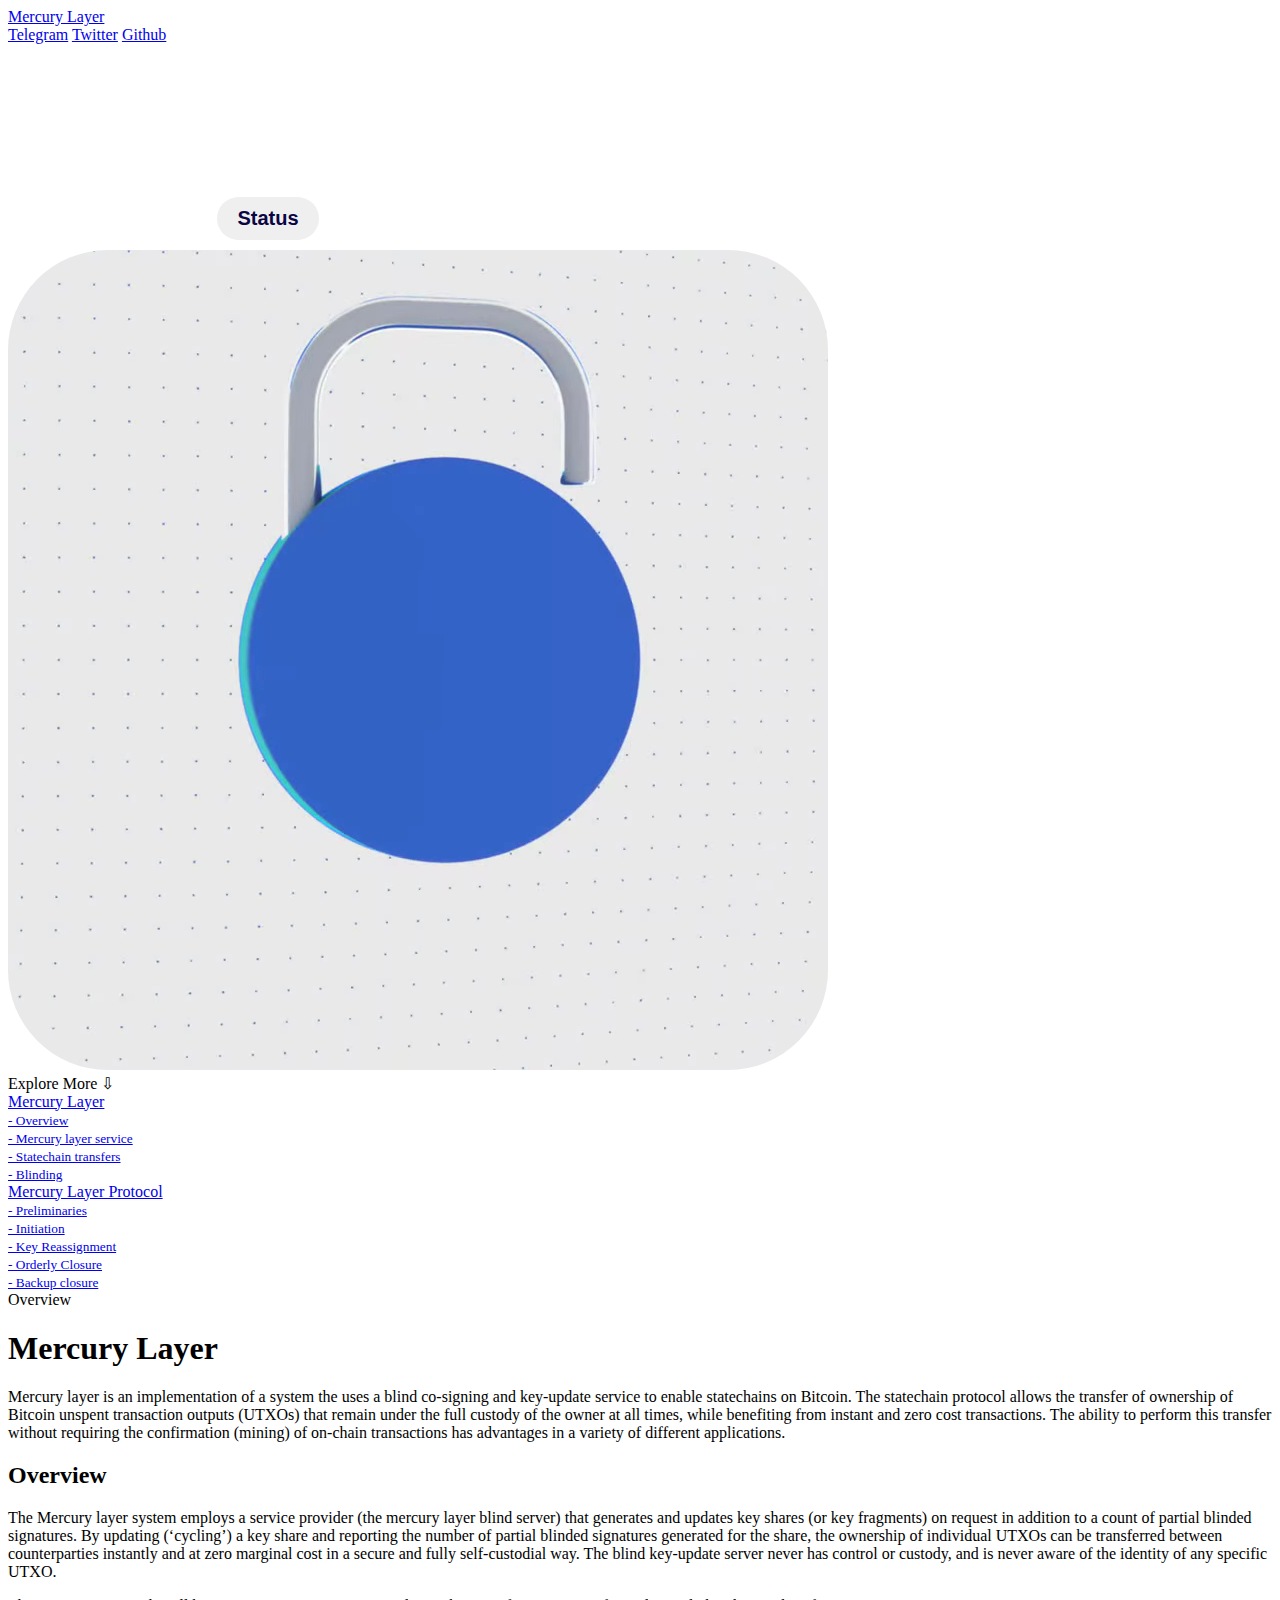
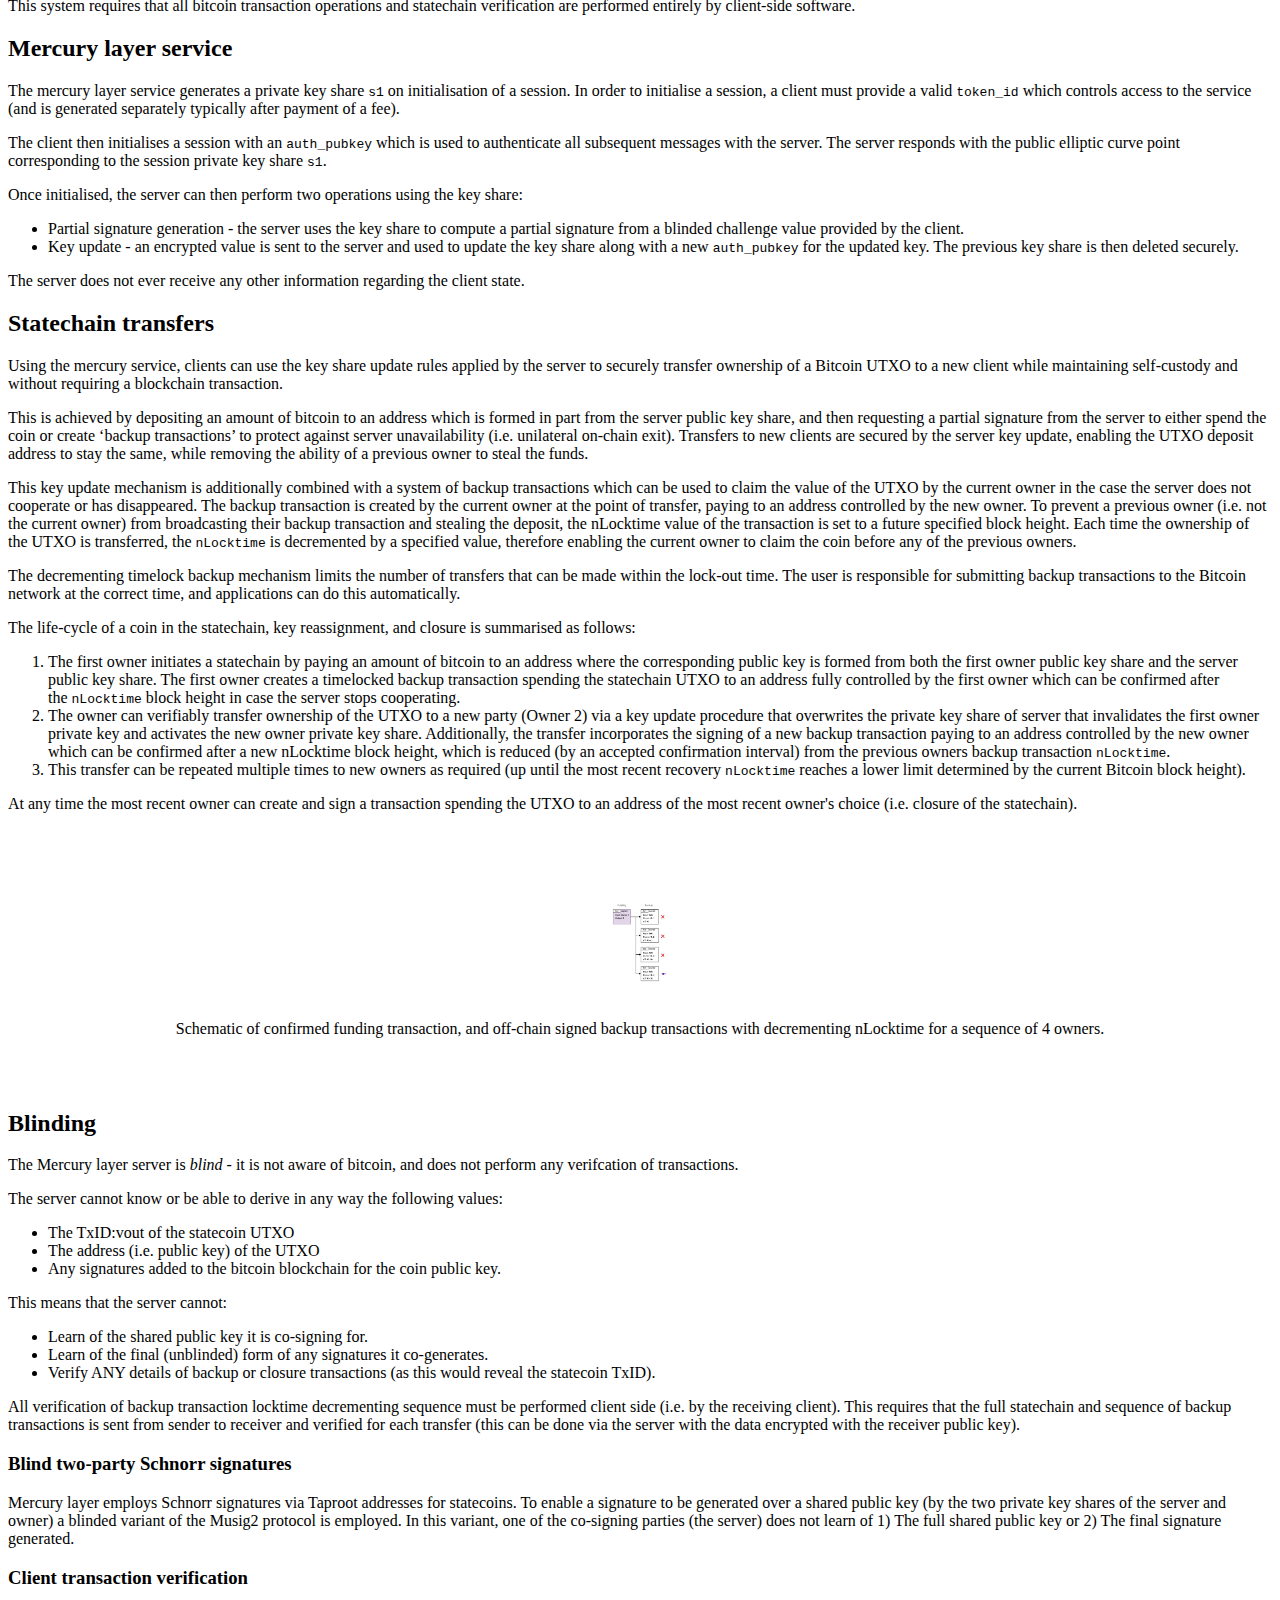
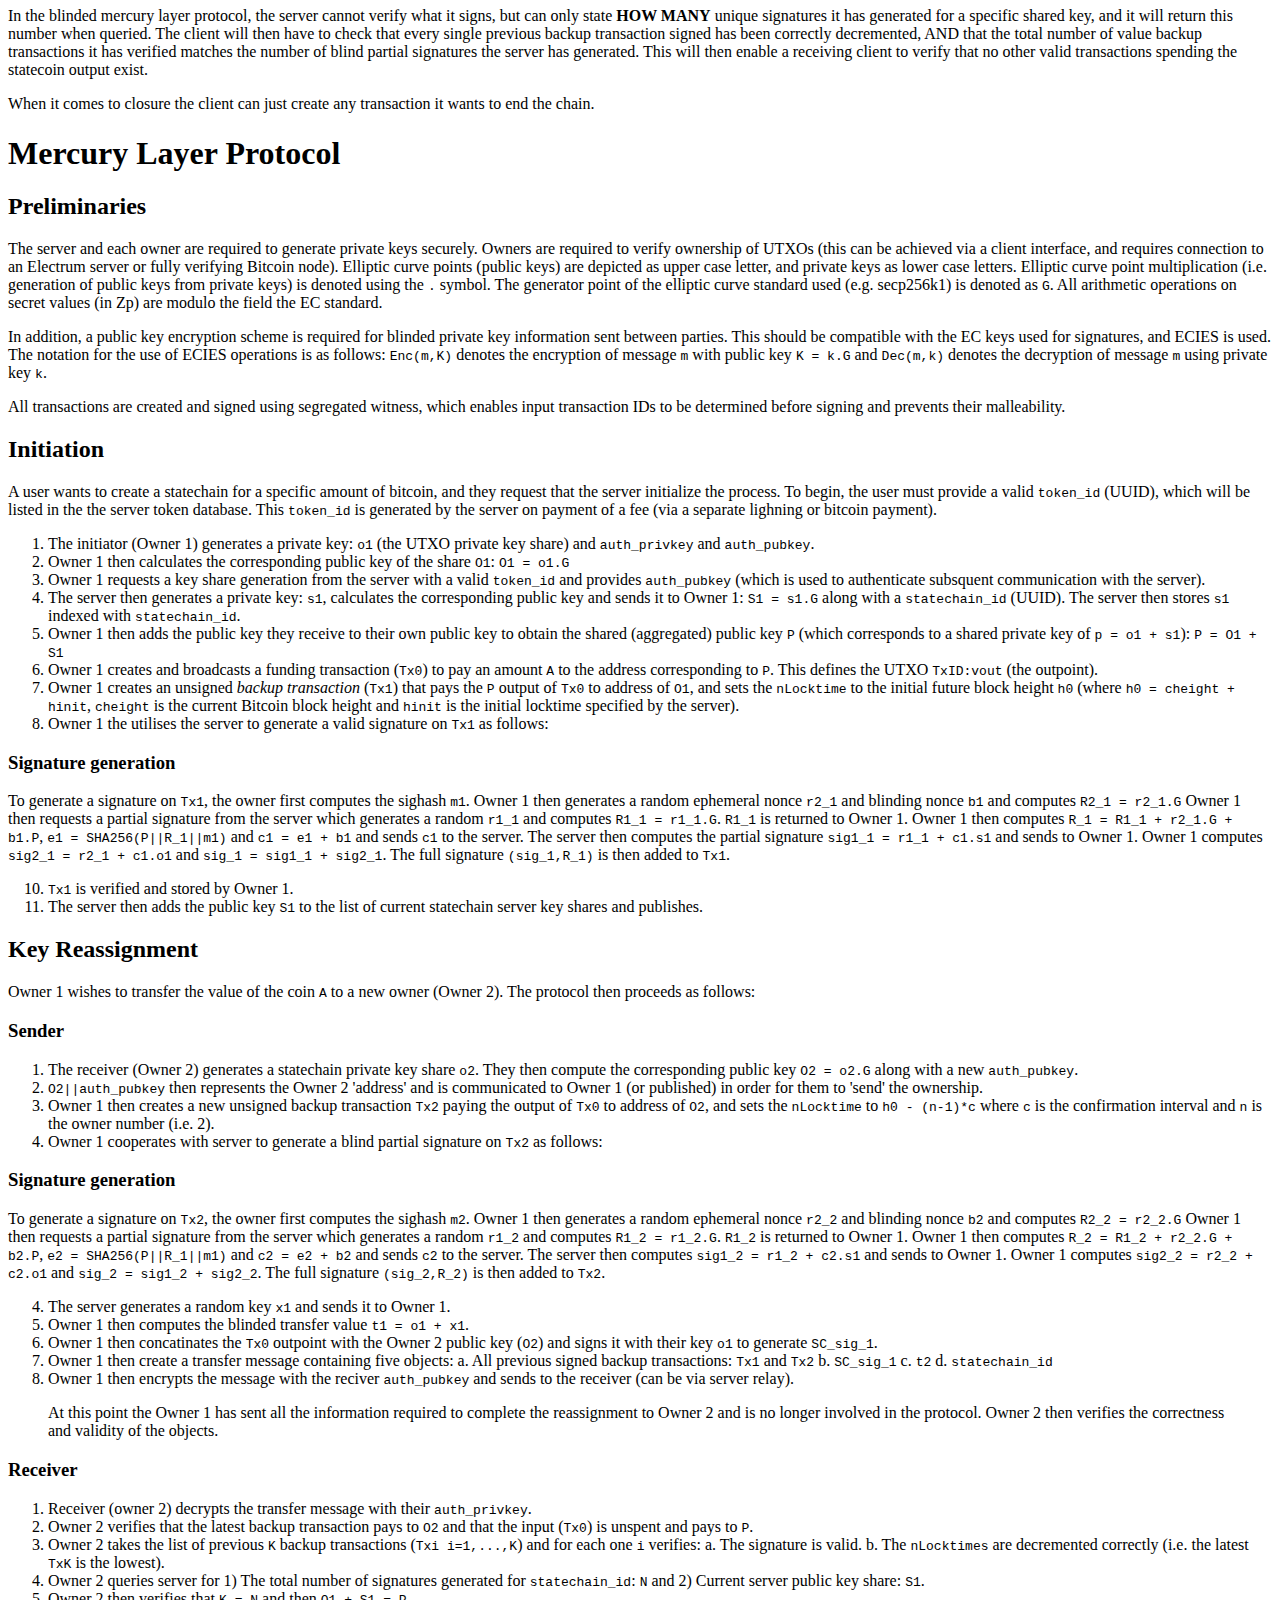
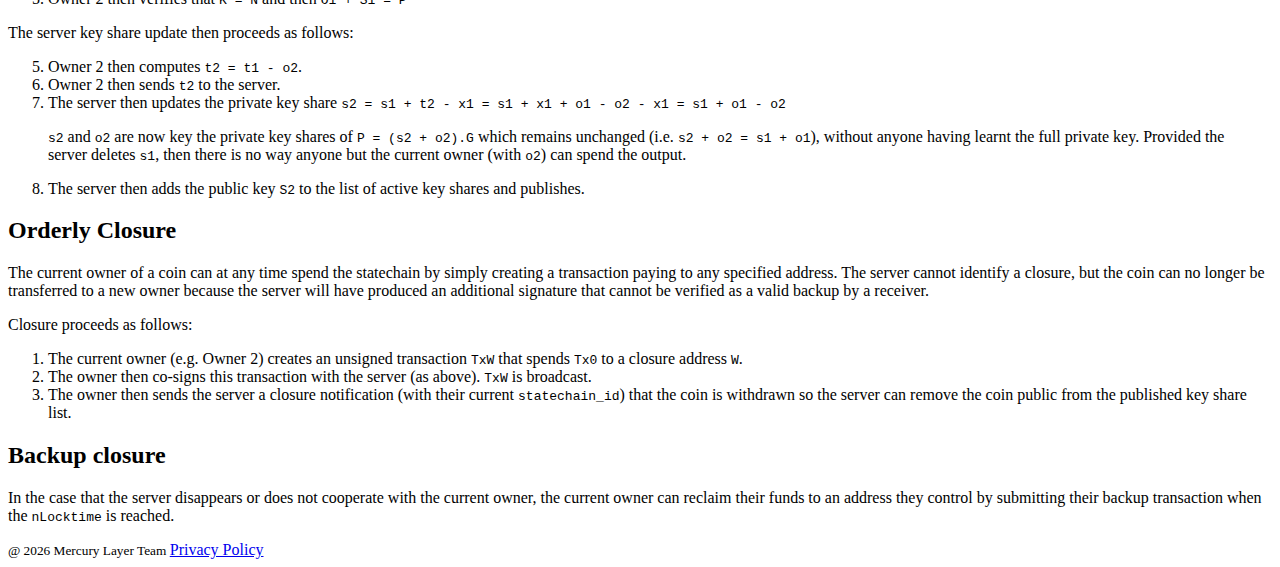
==== commit d7f53a1c: "feat: button for mercury layer api" ====
--- a/public/index.html
+++ b/public/index.html
@@ -27,6 +27,23 @@
         --code-color: #f7ebeb;
         --code-background-color: rgb(11, 145, 186);
     }
+    .button {
+        display: inline-block;
+        padding: 10px 20px;
+        font-size: 20px;
+        font-weight: bold;
+        color: #0a0543;
+        border: none;
+        border-radius: 50px;
+        text-align: center;
+        text-decoration: none;
+        cursor: pointer;
+        transition: background-color 0.3s ease;
+    }
+    .button:hover {
+        background-color: #0056b3;
+        color: white;
+    }
 </style>
     
     <link href="https://fonts.googleapis.com/css?family=Alfa+Slab+One&display=swap" rel="stylesheet">
@@ -76,6 +93,9 @@
         <h3 class="text-center title-text">
             Blinded signing service: enabling multiparty computation statechains
         </h3>
+        <center>
+            <button class="button" onclick="window.location.href='https://api.mercurylayer.com'">Status</button>
+        </center>
     </section>
     <div>
         <video class="hero-video" style="border-radius: 100px; max-width: 80%;" muted playsInline autoPlay loop>
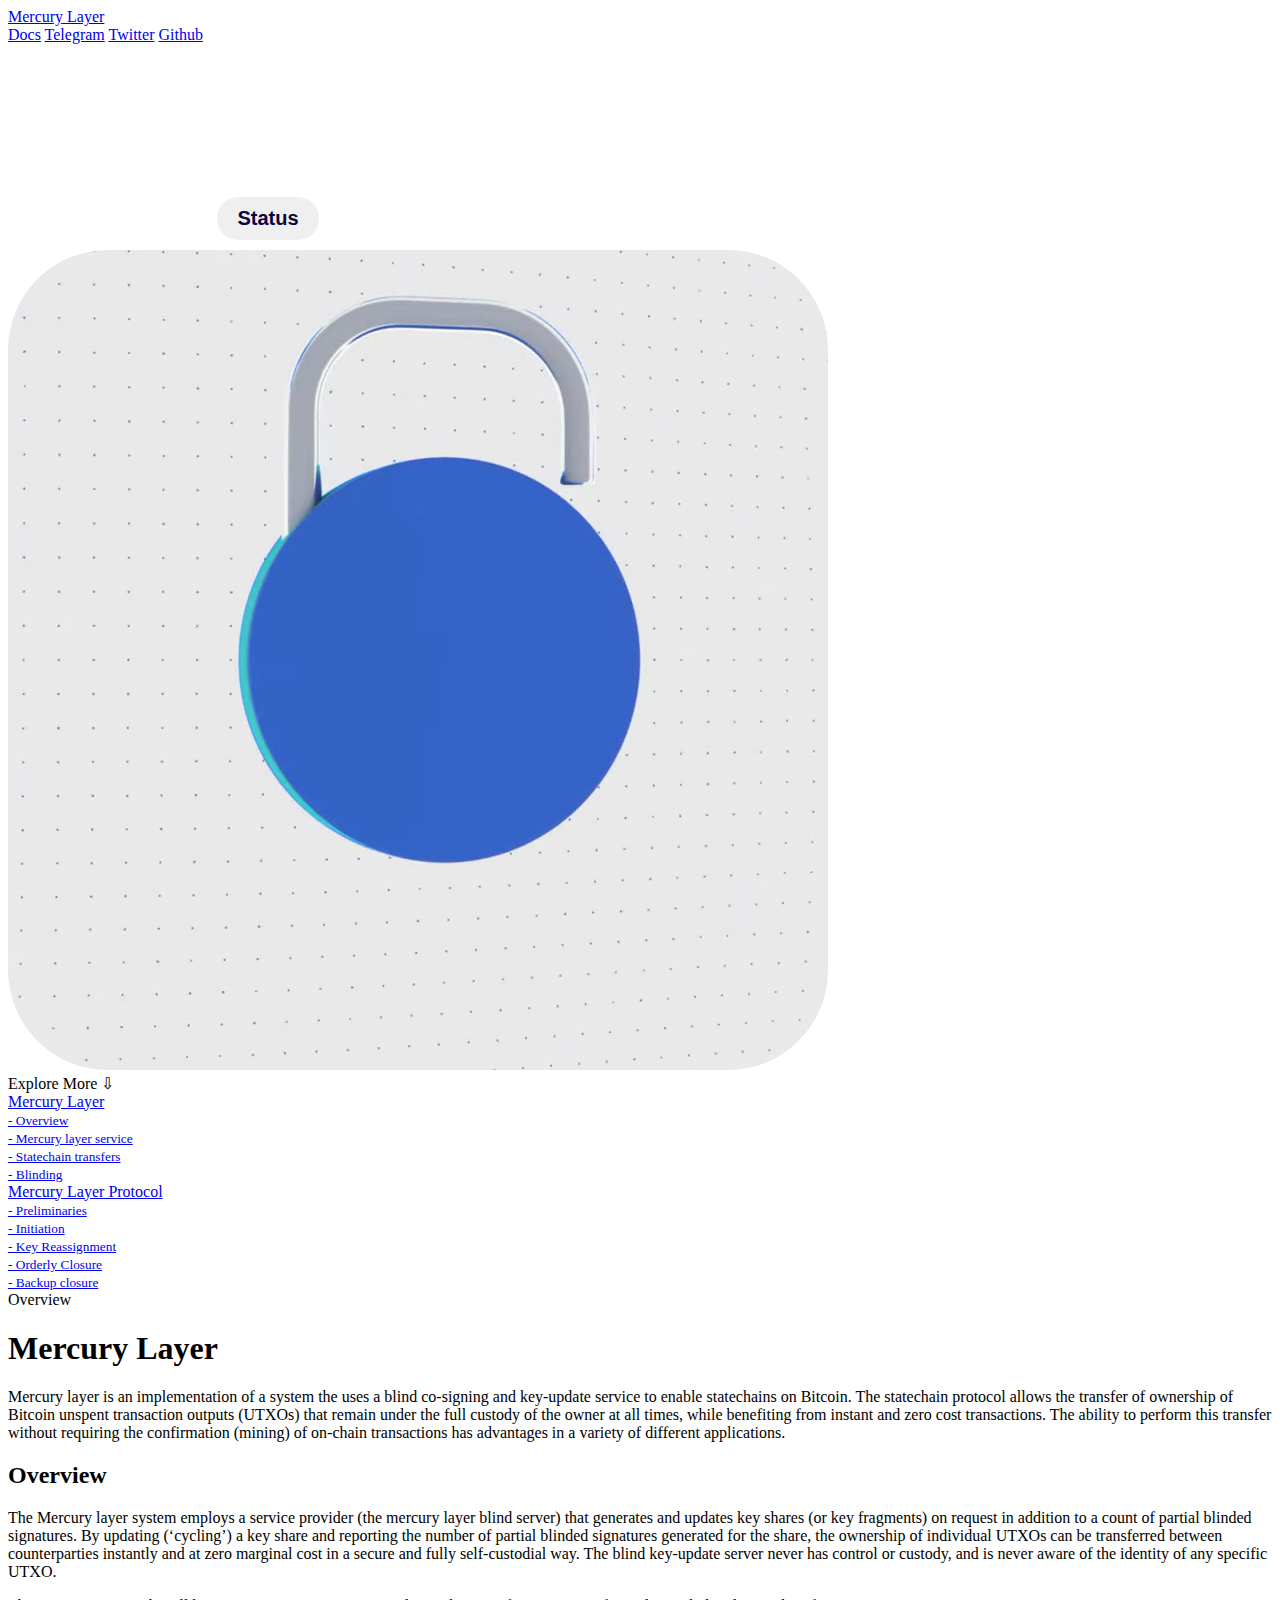
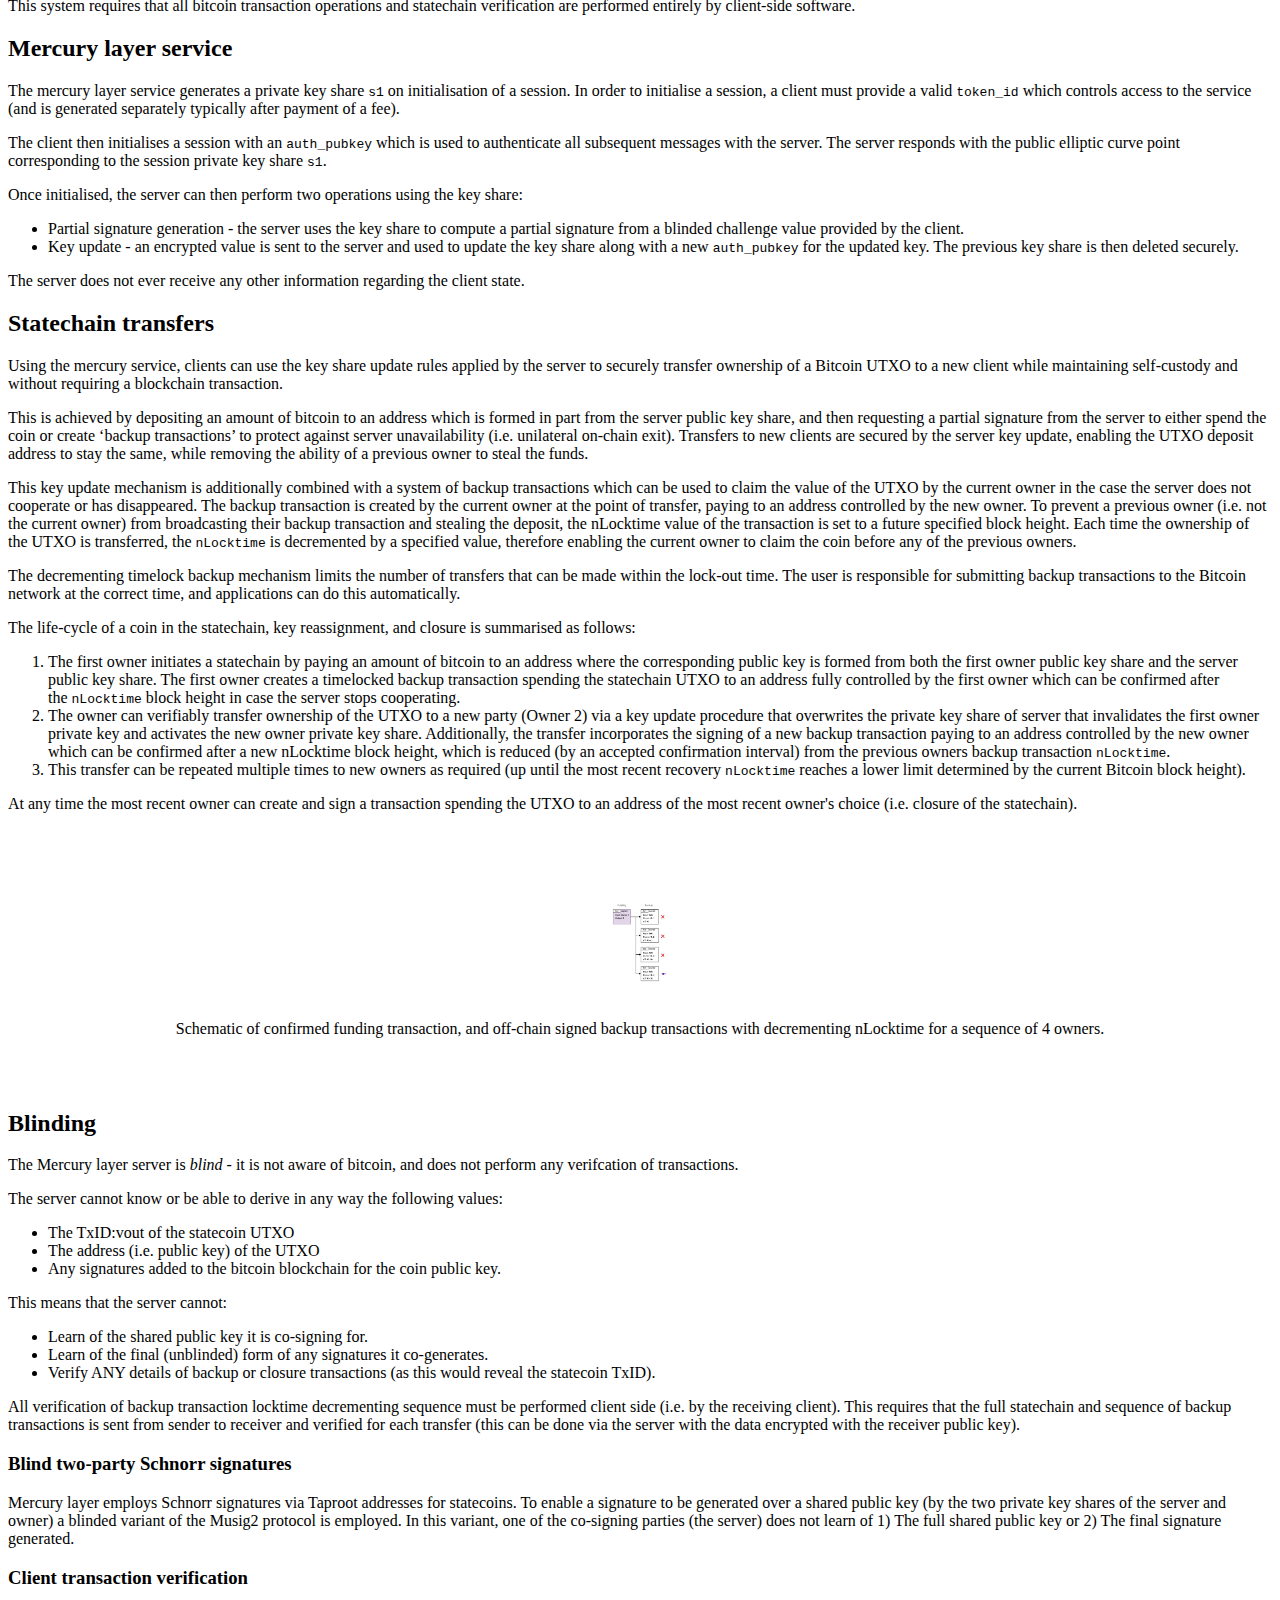
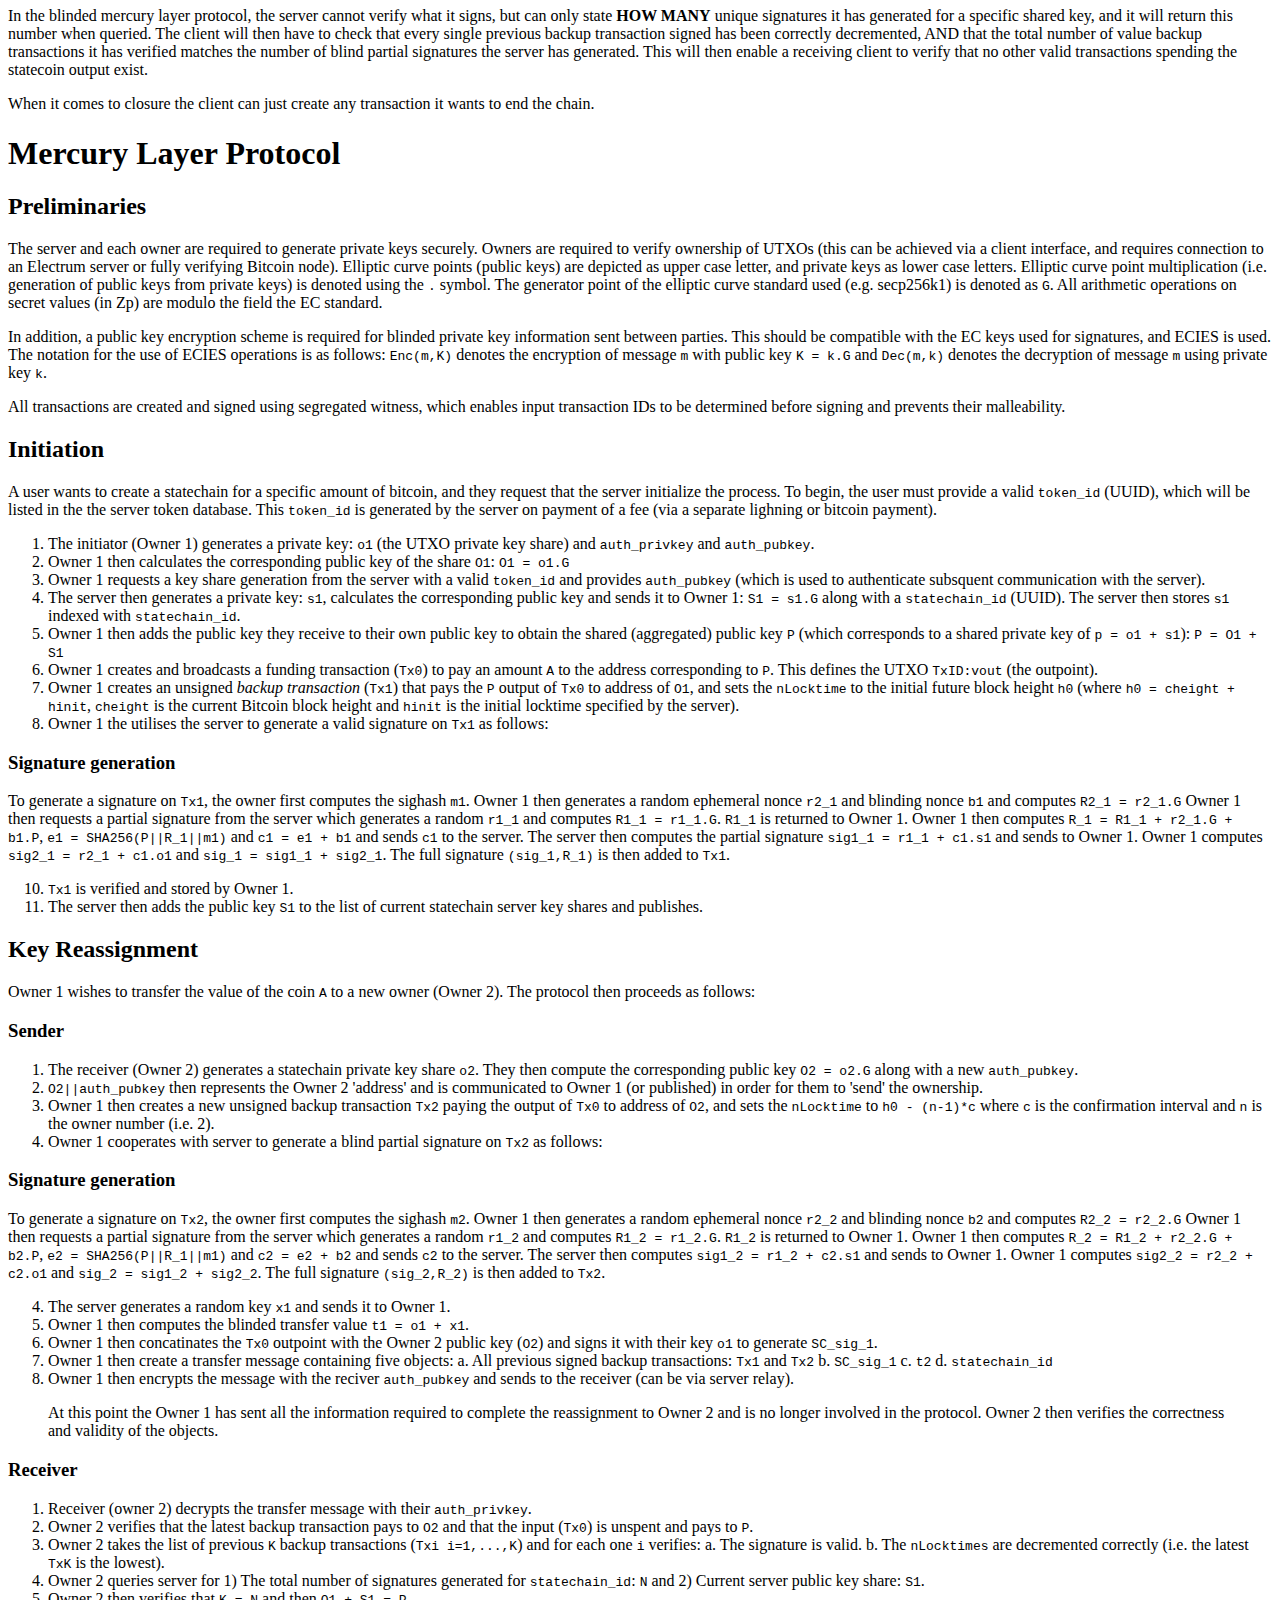
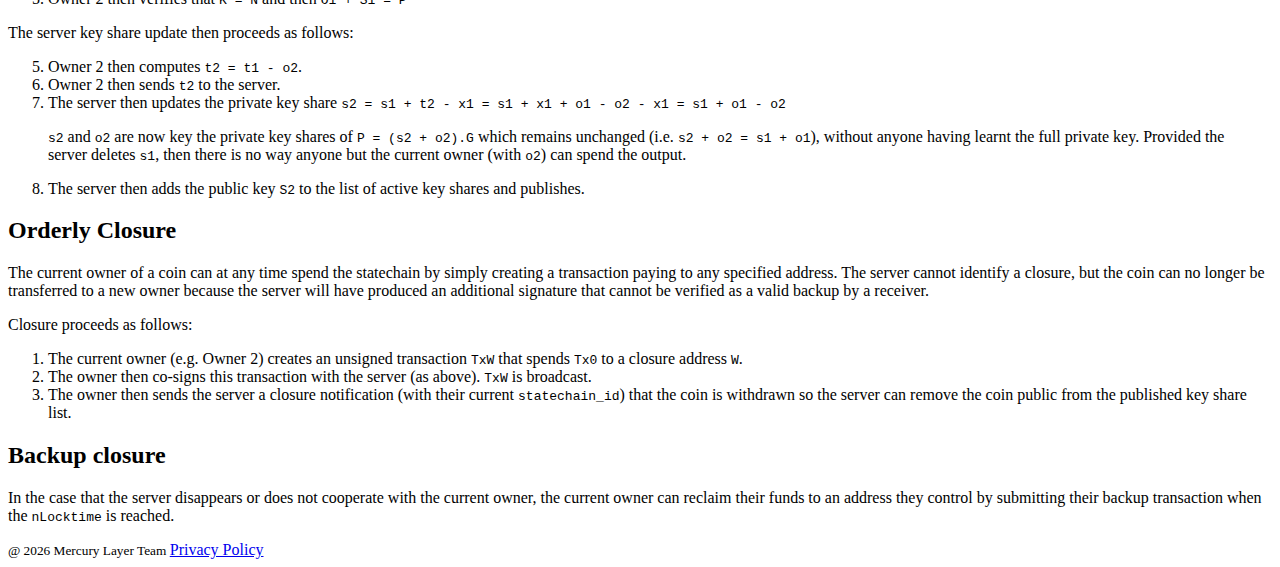
==== commit 7ee5ab0c: "Update index.html" ====
--- a/public/index.html
+++ b/public/index.html
@@ -71,7 +71,7 @@
 
 <nav>
     
-    
+        <a class="nav-item subtitle-text" href="https:&#x2F;&#x2F;docs.mercurylayer.com">Docs</a>
         
         <a class="nav-item subtitle-text" href="https:&#x2F;&#x2F;t.me&#x2F;mercury_layer">Telegram</a>
         
@@ -395,4 +395,4 @@
     items.forEach(item => observer.observe(item));
 </script>
 
-</html>+</html>
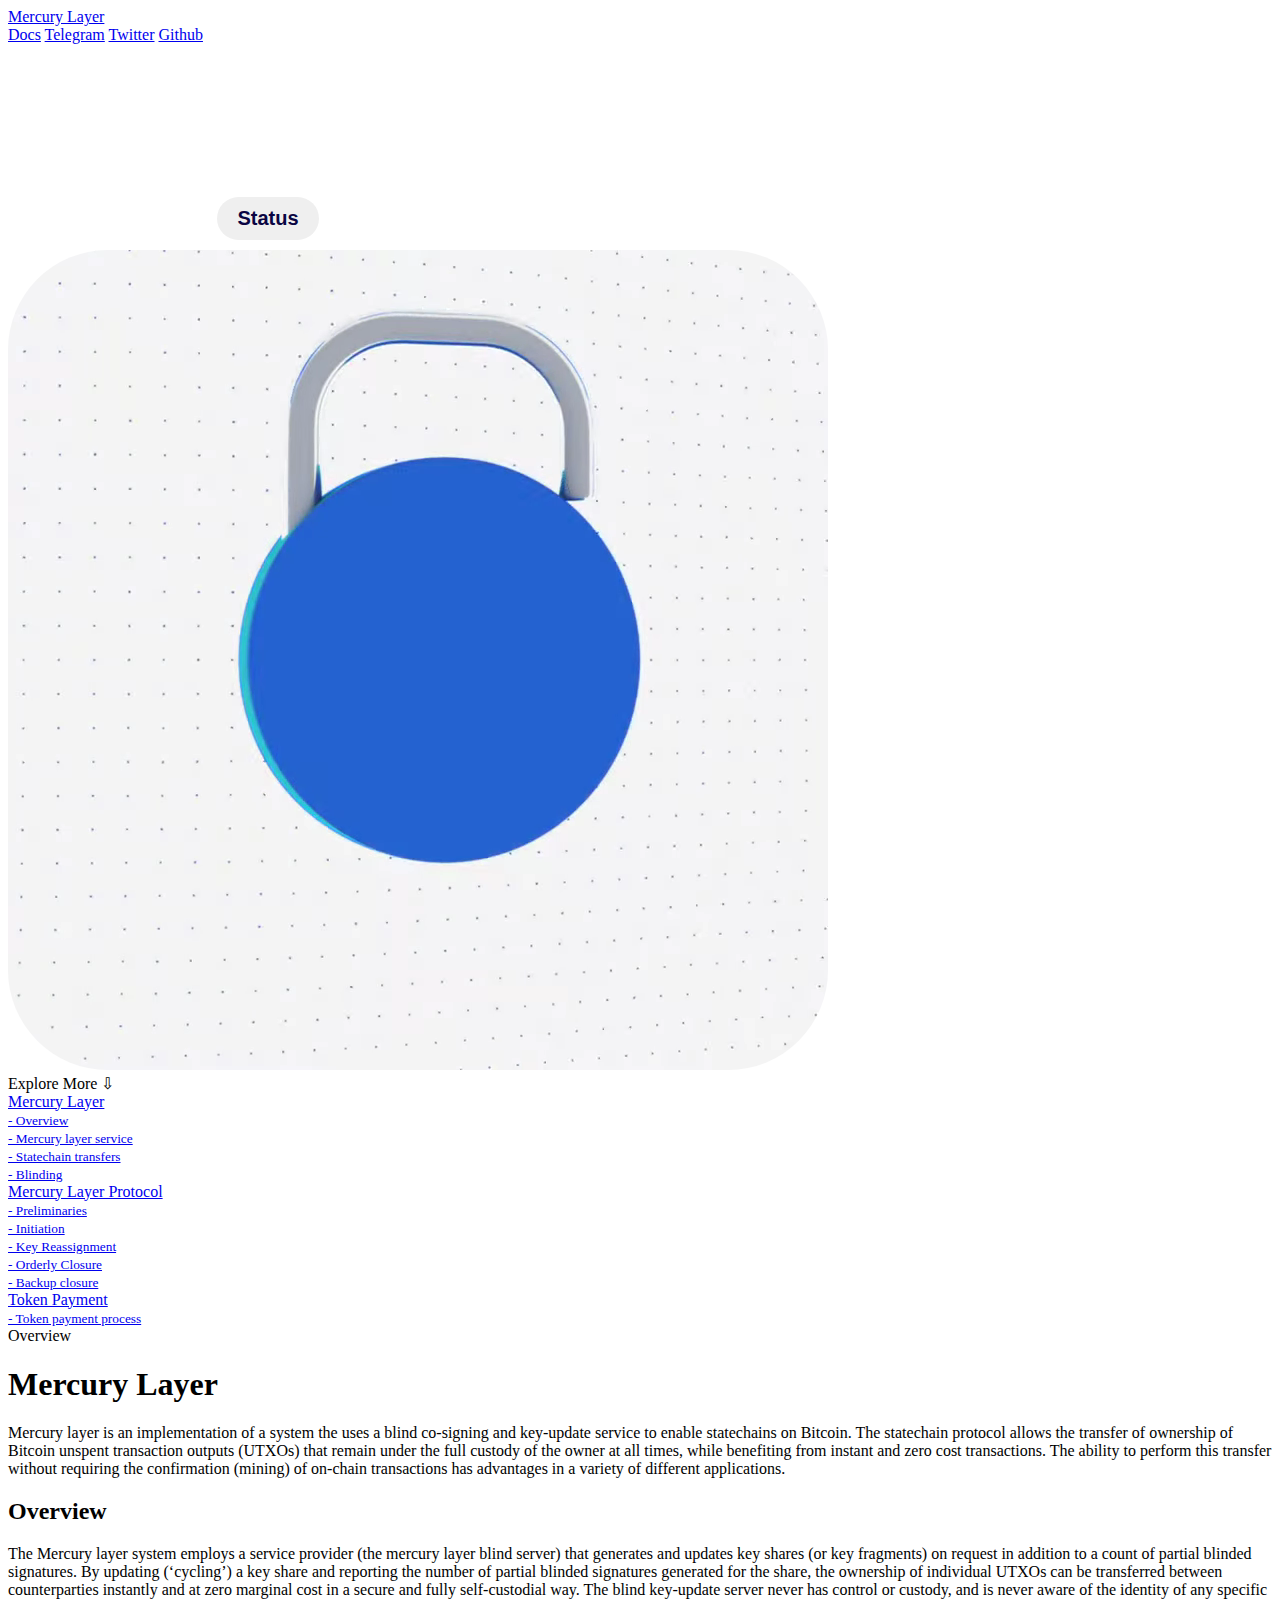
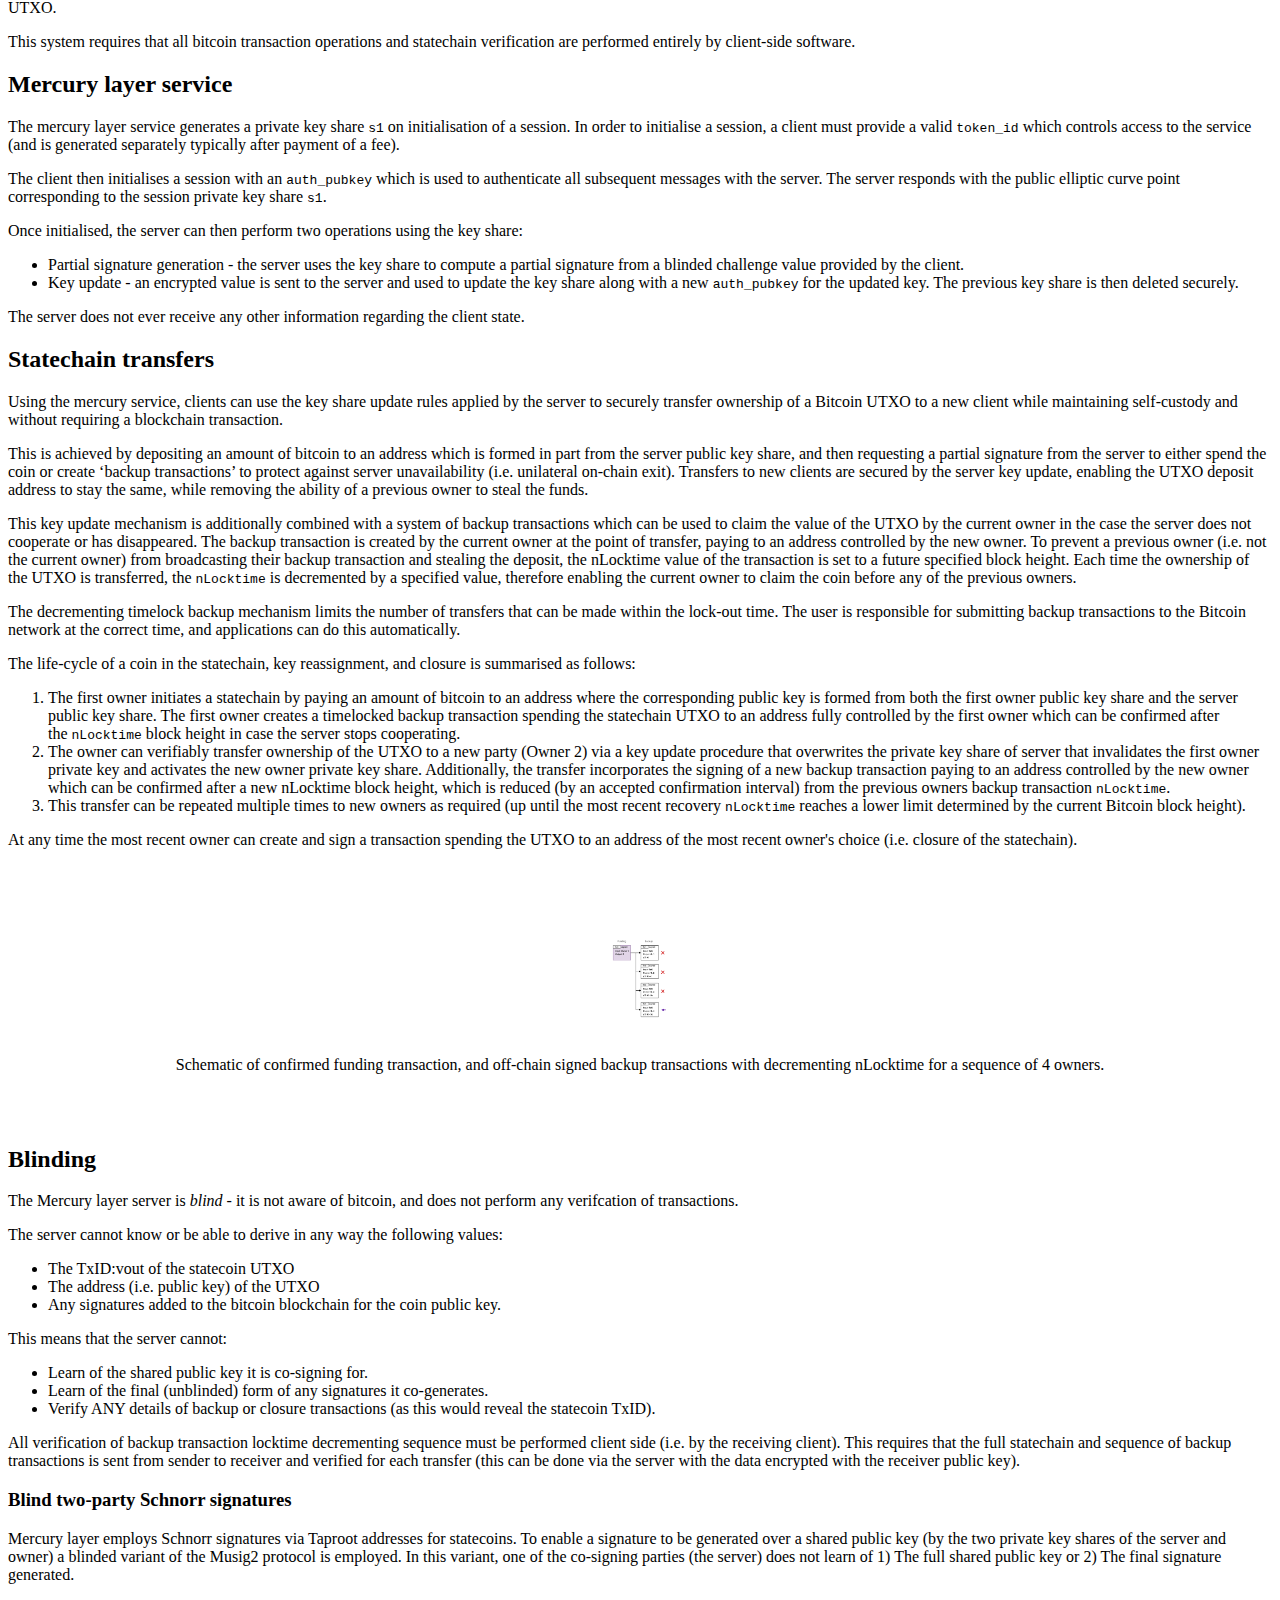
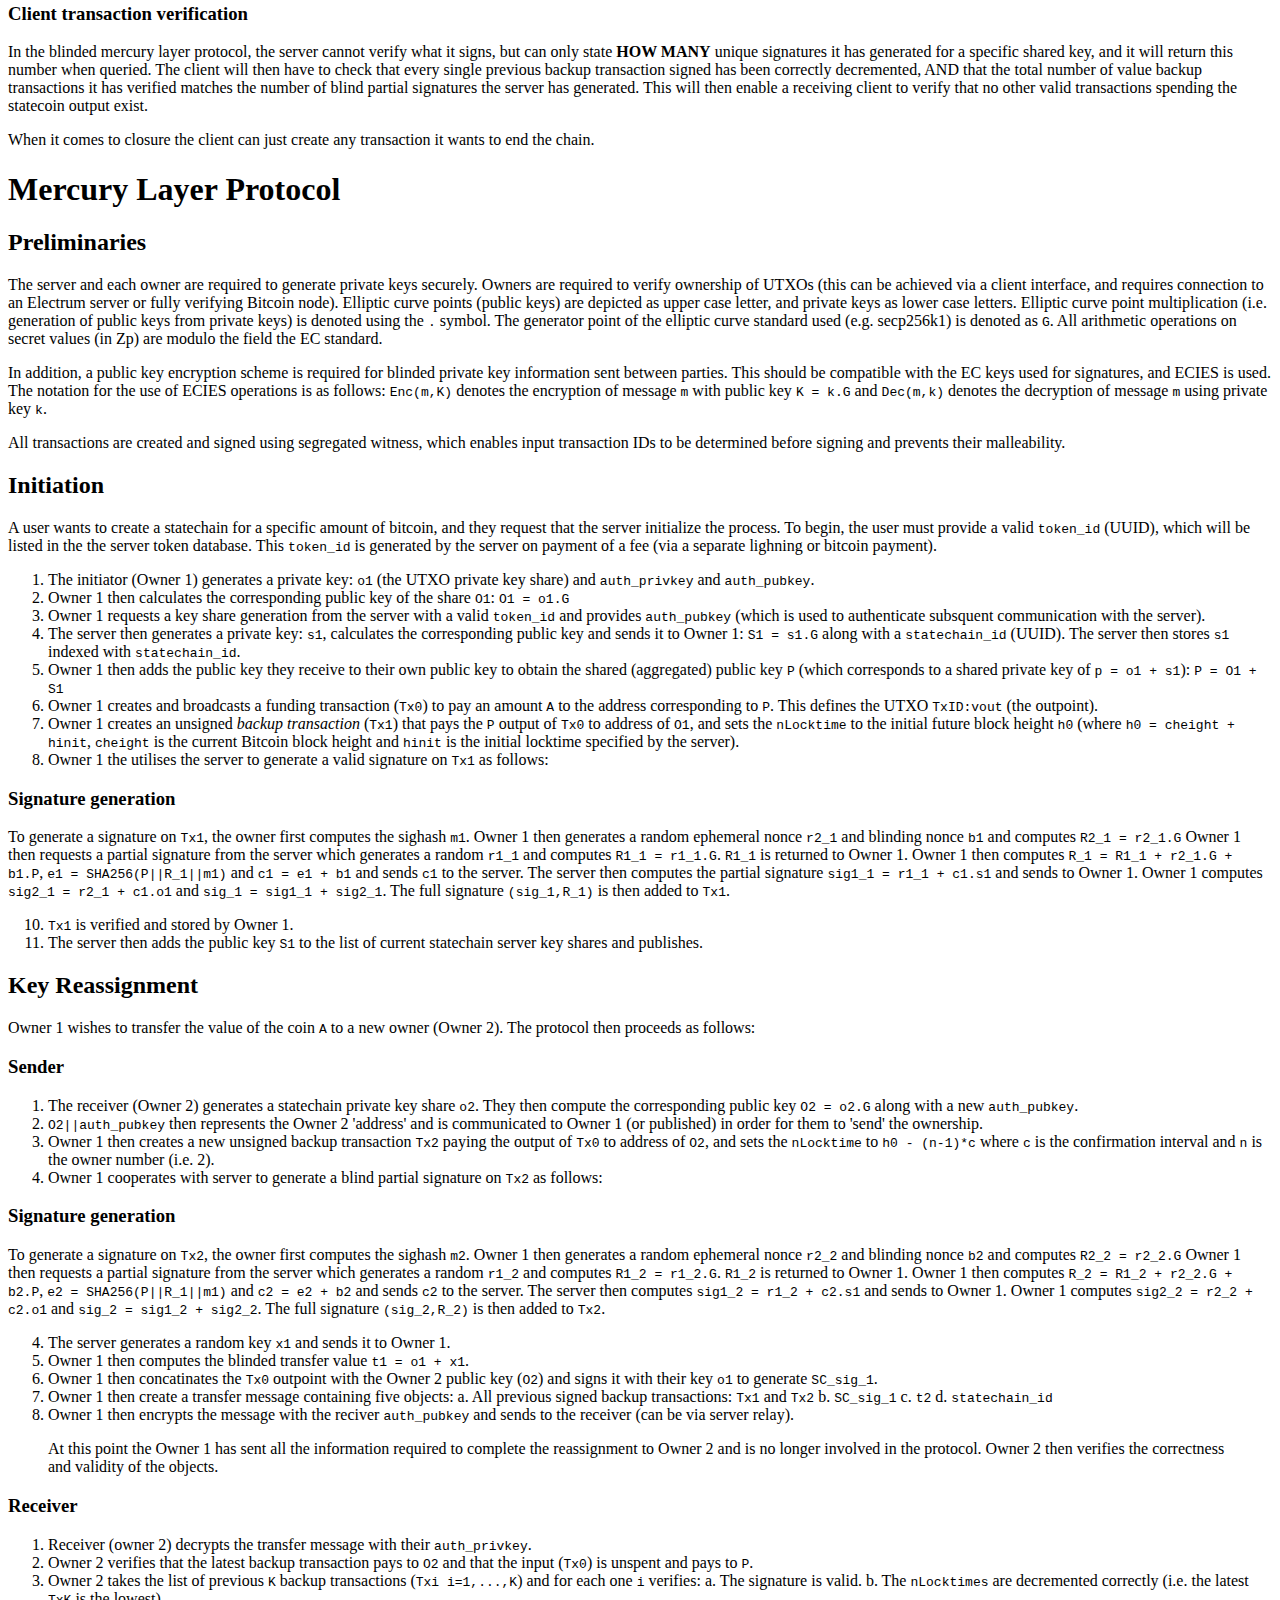
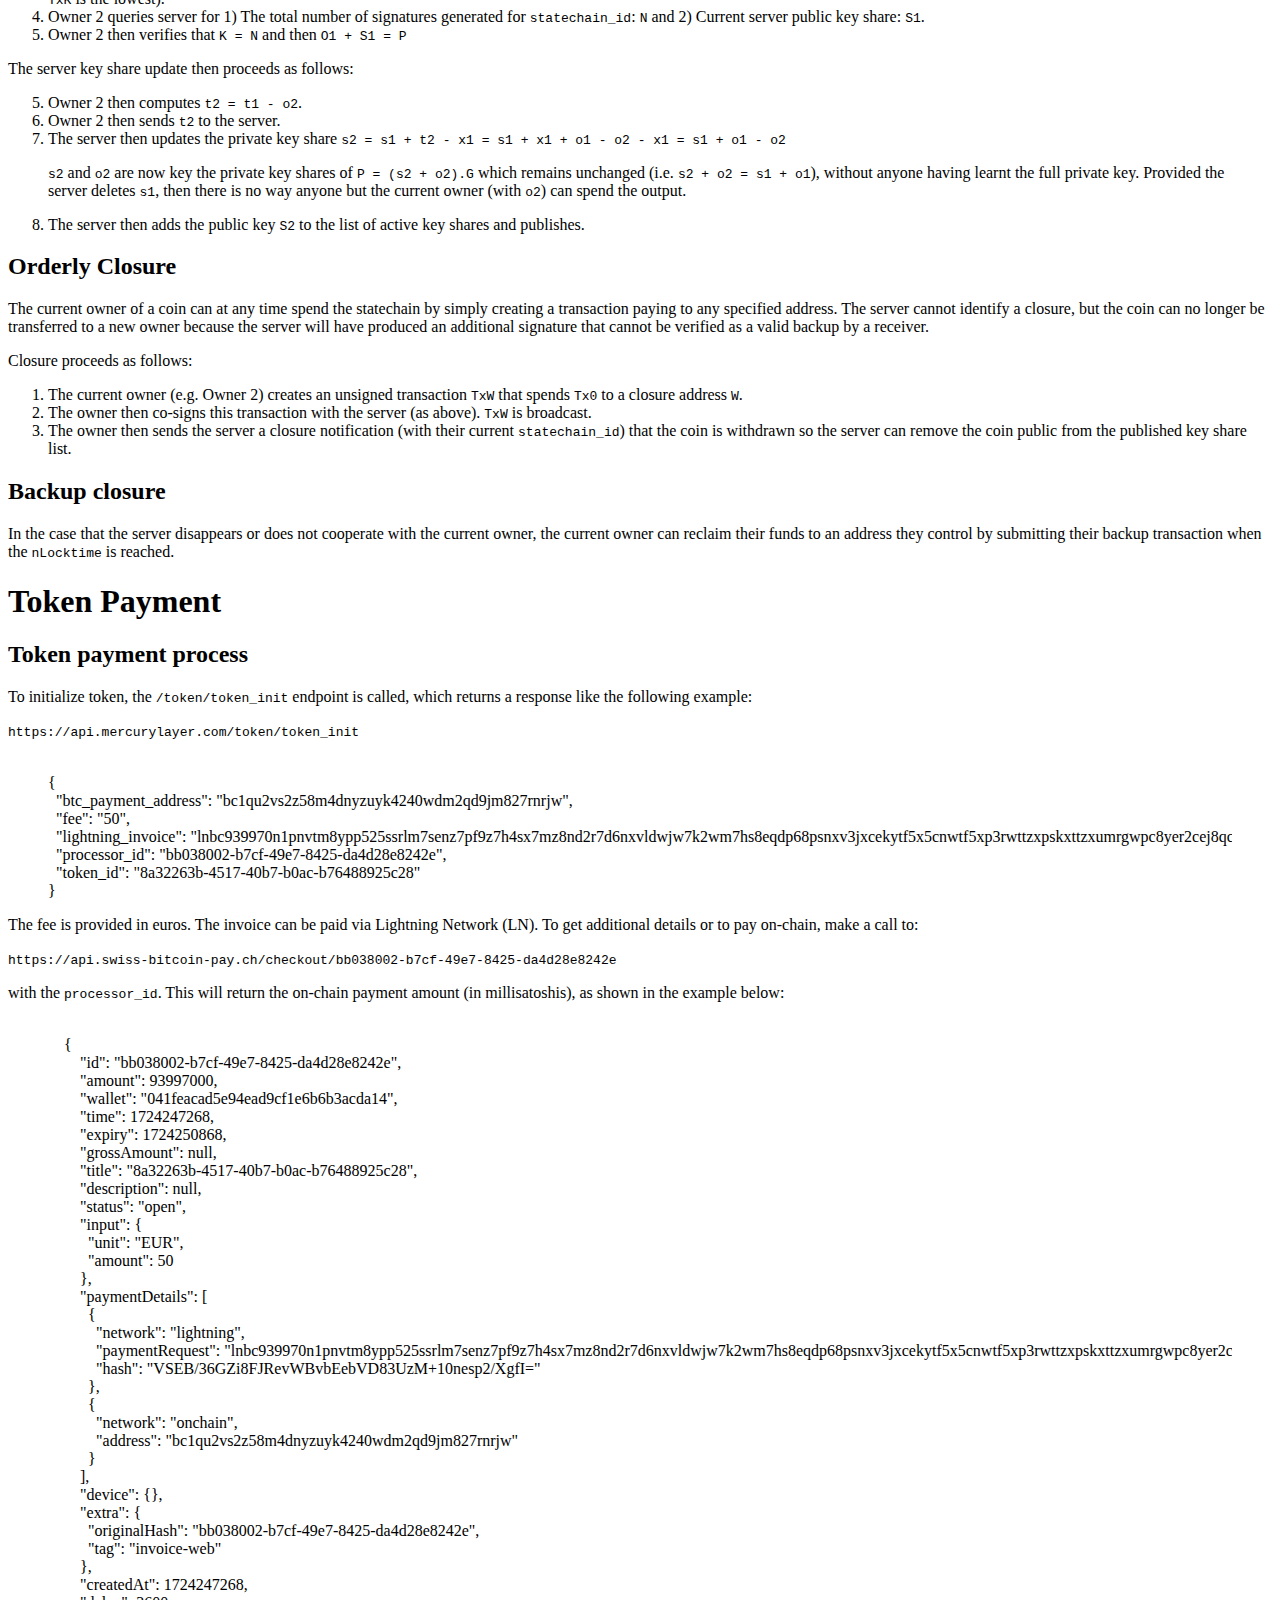
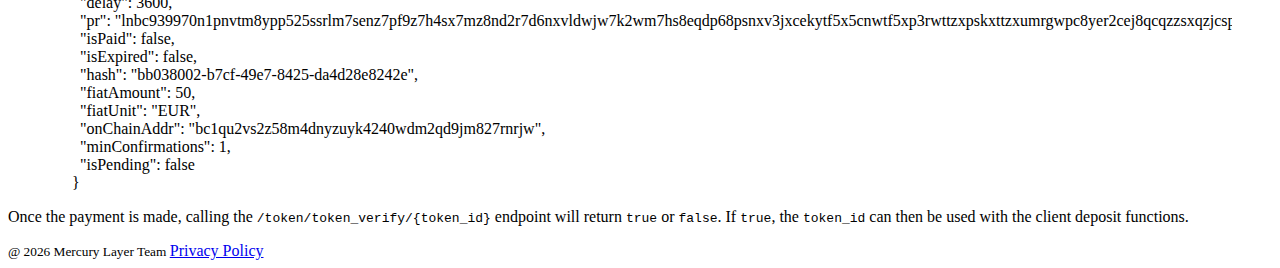
==== commit 716859bf: "feat: add doc for token payment" ====
--- a/public/index.html
+++ b/public/index.html
@@ -196,7 +196,13 @@
                     <a class="subtext" href="https://mercurylayer.com/#backup-closure"><small>- Backup closure</small></a>
                 </div>
                 
-                
+                <div class="toc-item">
+                    <a class="subtext" href="https://www.mercurylayer.com/#token-payment">Token Payment</a>
+                </div>
+                
+                <div class="toc-item-child">
+                    <a class="subtext" href="https://www.mercurylayer.com/#token-payment-process"><small>- Token payment process</small></a>
+                </div>
                 
             </div>
         </div>
@@ -350,7 +356,67 @@
 </ol>
 <h2 id="backup-closure">Backup closure</h2>
 <p>In the case that the server disappears or does not cooperate with the current owner, the current owner can reclaim their funds to an address they control by submitting their backup transaction when the <code>nLocktime</code> is reached. </p>
-
+<h1 id="token-payment">Token Payment</h1>
+<h2 id="token-payment-process">Token payment process</h2>
+<p>To initialize token, the <code>/token/token_init</code> endpoint is called, which returns a response like the following example:</p>
+<p><code>https://api.mercurylayer.com/token/token_init</code></p>
+<blockquote style="overflow-x: auto; white-space: pre;">
+{
+  "btc_payment_address": "bc1qu2vs2z58m4dnyzuyk4240wdm2qd9jm827rnrjw",
+  "fee": "50",
+  "lightning_invoice": "[base64]",
+  "processor_id": "bb038002-b7cf-49e7-8425-da4d28e8242e",
+  "token_id": "8a32263b-4517-40b7-b0ac-b76488925c28"
+}
+</blockquote>
+<p>The fee is provided in euros. The invoice can be paid via Lightning Network (LN). To get additional details or to pay on-chain, make a call to:</p>
+<p><code>https://api.swiss-bitcoin-pay.ch/checkout/bb038002-b7cf-49e7-8425-da4d28e8242e</code></p>
+<p>with the <code>processor_id</code>. This will return the on-chain payment amount (in millisatoshis), as shown in the example below:</p>
+<blockquote style="overflow-x: auto; white-space: pre;">
+    {
+        "id": "bb038002-b7cf-49e7-8425-da4d28e8242e",
+        "amount": 93997000,
+        "wallet": "041feacad5e94ead9cf1e6b6b3acda14",
+        "time": 1724247268,
+        "expiry": 1724250868,
+        "grossAmount": null,
+        "title": "8a32263b-4517-40b7-b0ac-b76488925c28",
+        "description": null,
+        "status": "open",
+        "input": {
+          "unit": "EUR",
+          "amount": 50
+        },
+        "paymentDetails": [
+          {
+            "network": "lightning",
+            "paymentRequest": "[base64]",
+            "hash": "VSEB/36GZi8FJRevWBvbEebVD83UzM+10nesp2/XgfI="
+          },
+          {
+            "network": "onchain",
+            "address": "bc1qu2vs2z58m4dnyzuyk4240wdm2qd9jm827rnrjw"
+          }
+        ],
+        "device": {},
+        "extra": {
+          "originalHash": "bb038002-b7cf-49e7-8425-da4d28e8242e",
+          "tag": "invoice-web"
+        },
+        "createdAt": 1724247268,
+        "delay": 3600,
+        "pr": "[base64]",
+        "isPaid": false,
+        "isExpired": false,
+        "hash": "bb038002-b7cf-49e7-8425-da4d28e8242e",
+        "fiatAmount": 50,
+        "fiatUnit": "EUR",
+        "onChainAddr": "bc1qu2vs2z58m4dnyzuyk4240wdm2qd9jm827rnrjw",
+        "minConfirmations": 1,
+        "isPending": false
+      }
+</blockquote>
+<p>Once the payment is made, calling the <code>/token/token_verify/{token_id}</code> endpoint will return <code>true</code> or <code>false</code>. If <code>true</code>, the <code>token_id</code> can then be used with the client deposit functions.</p>
             
         </div>
 
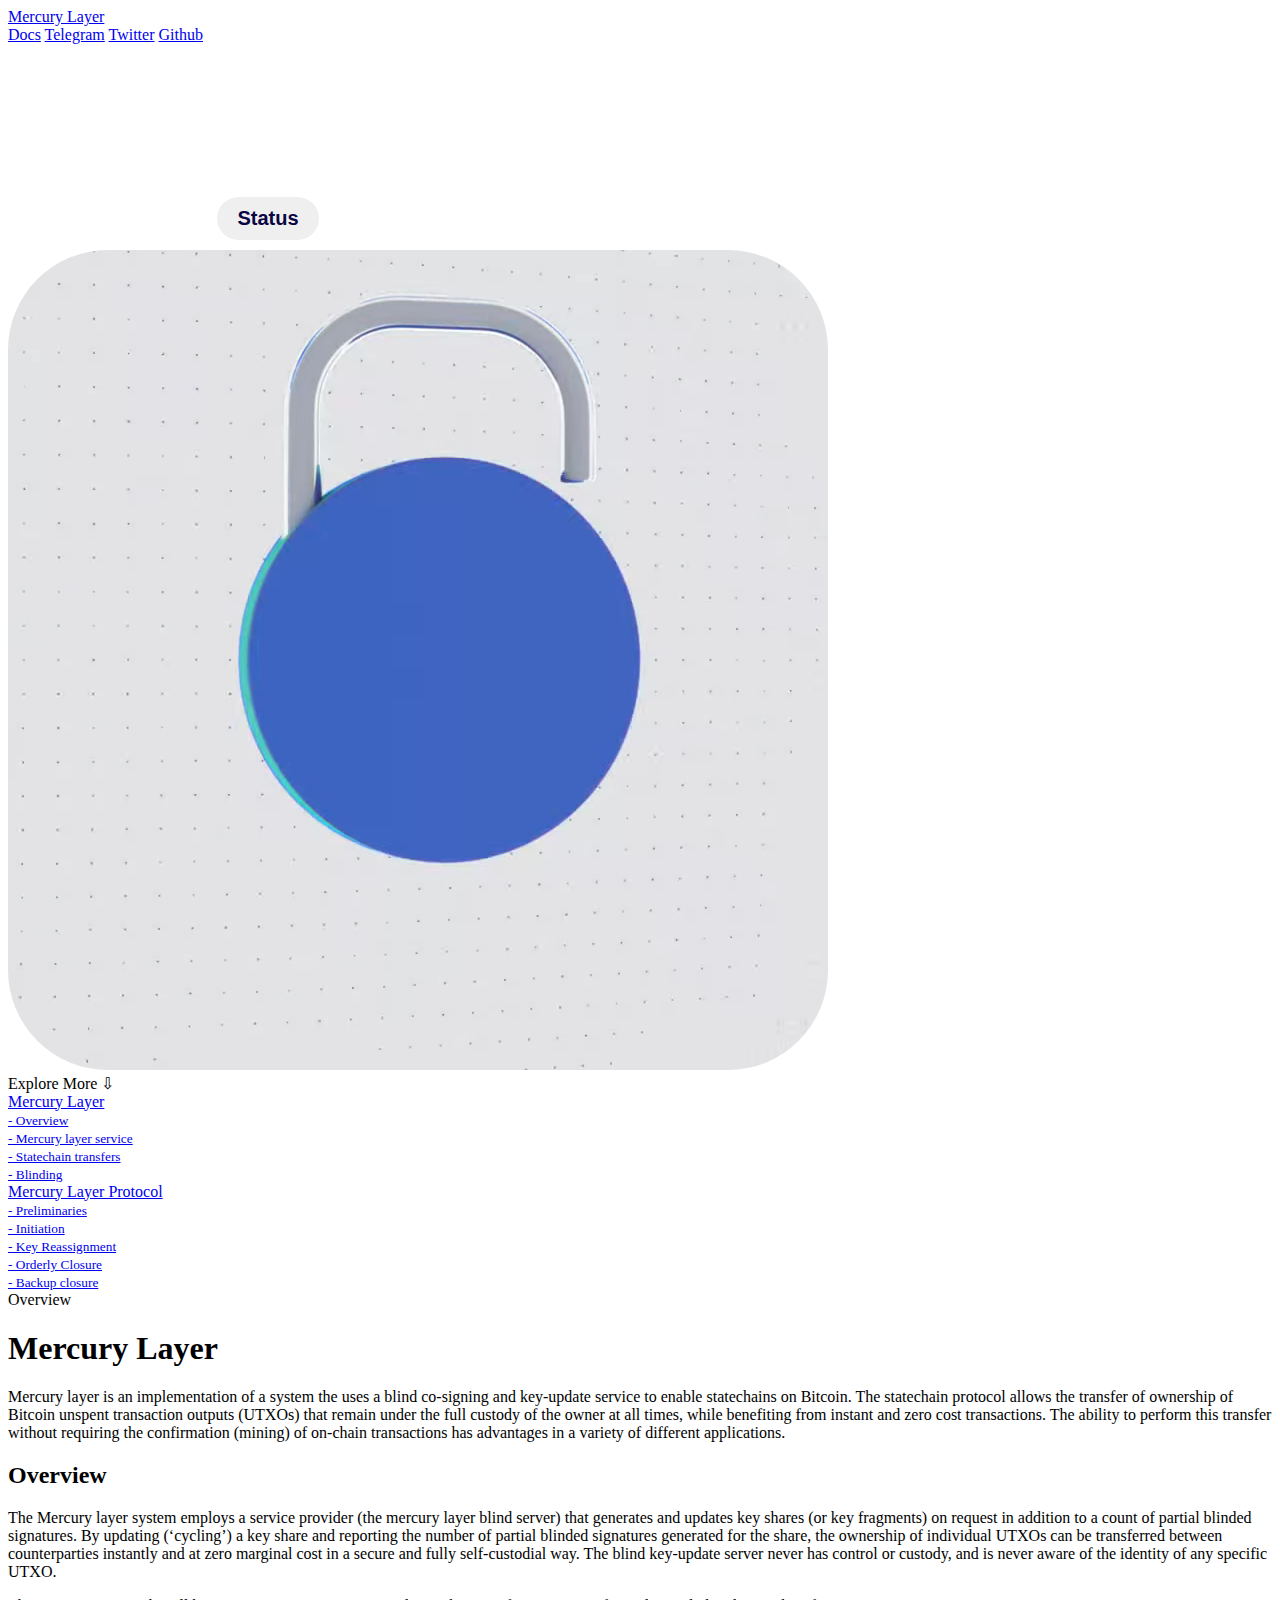
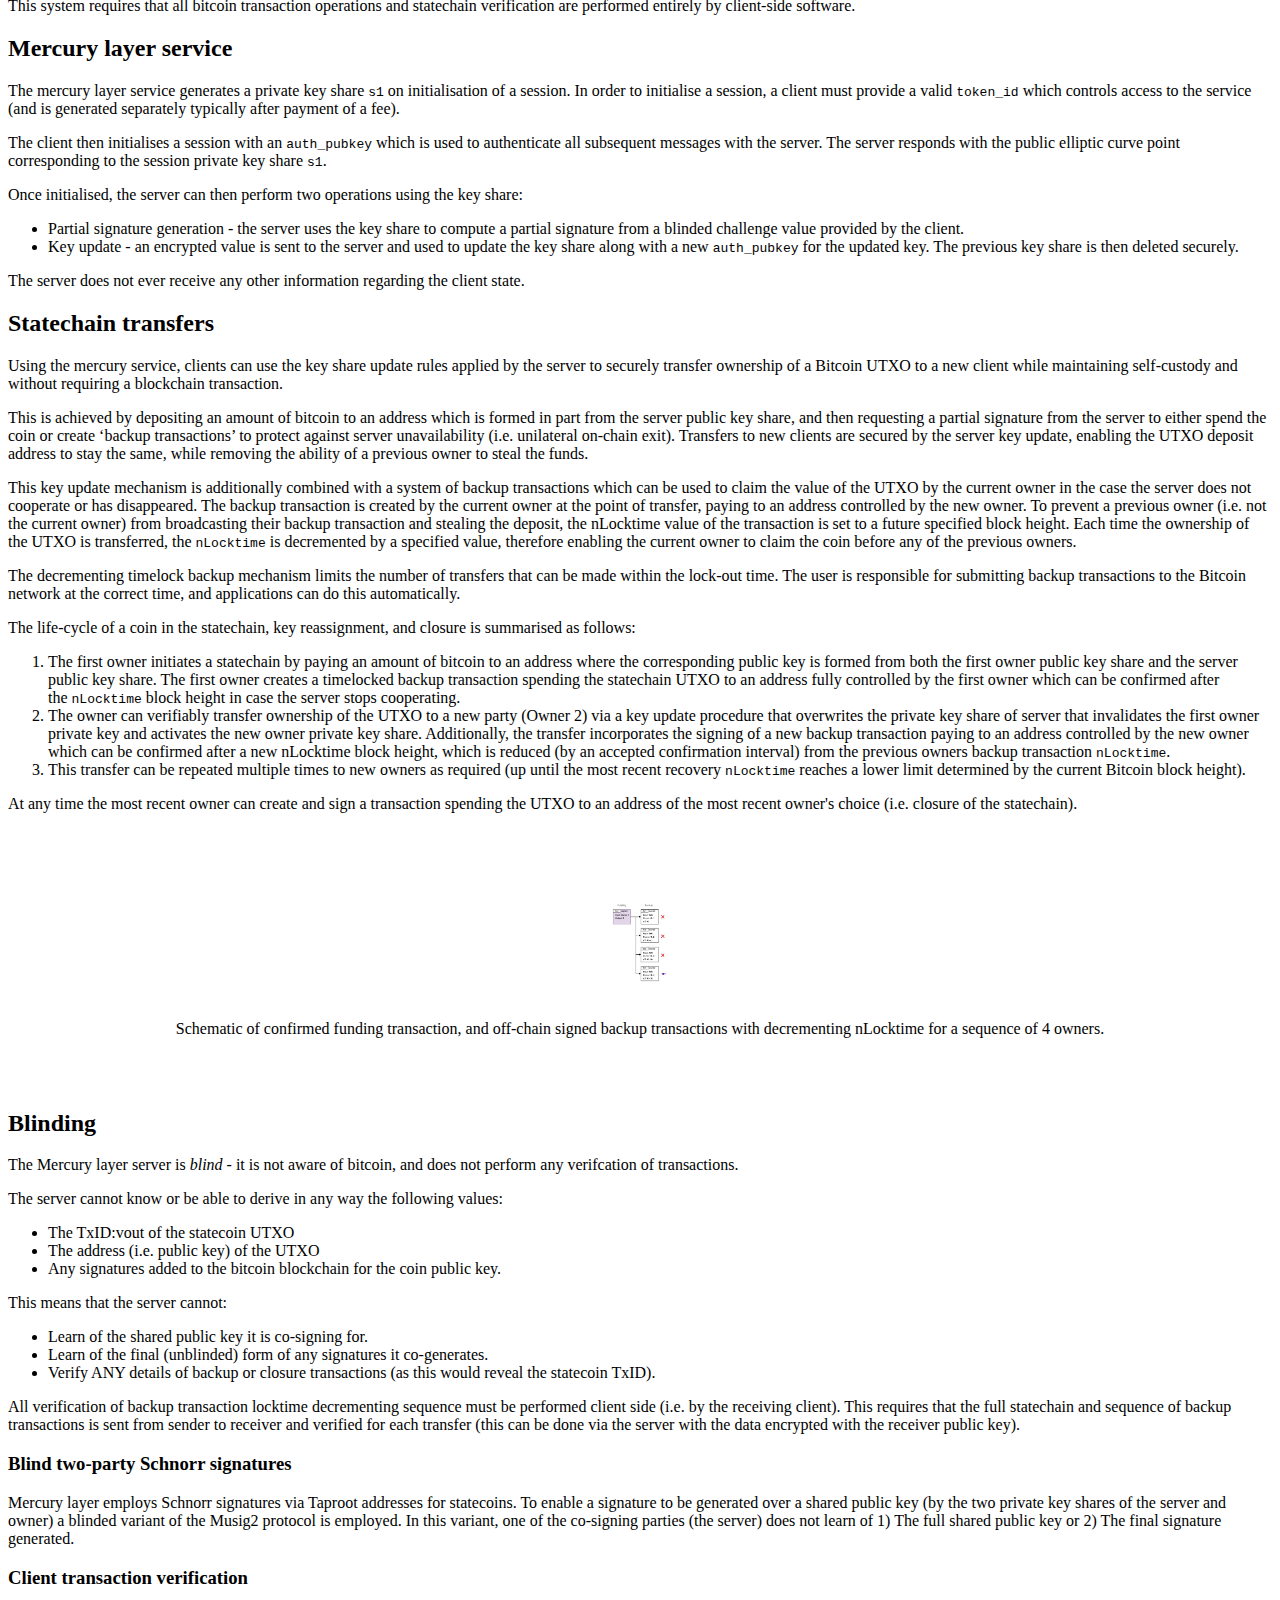
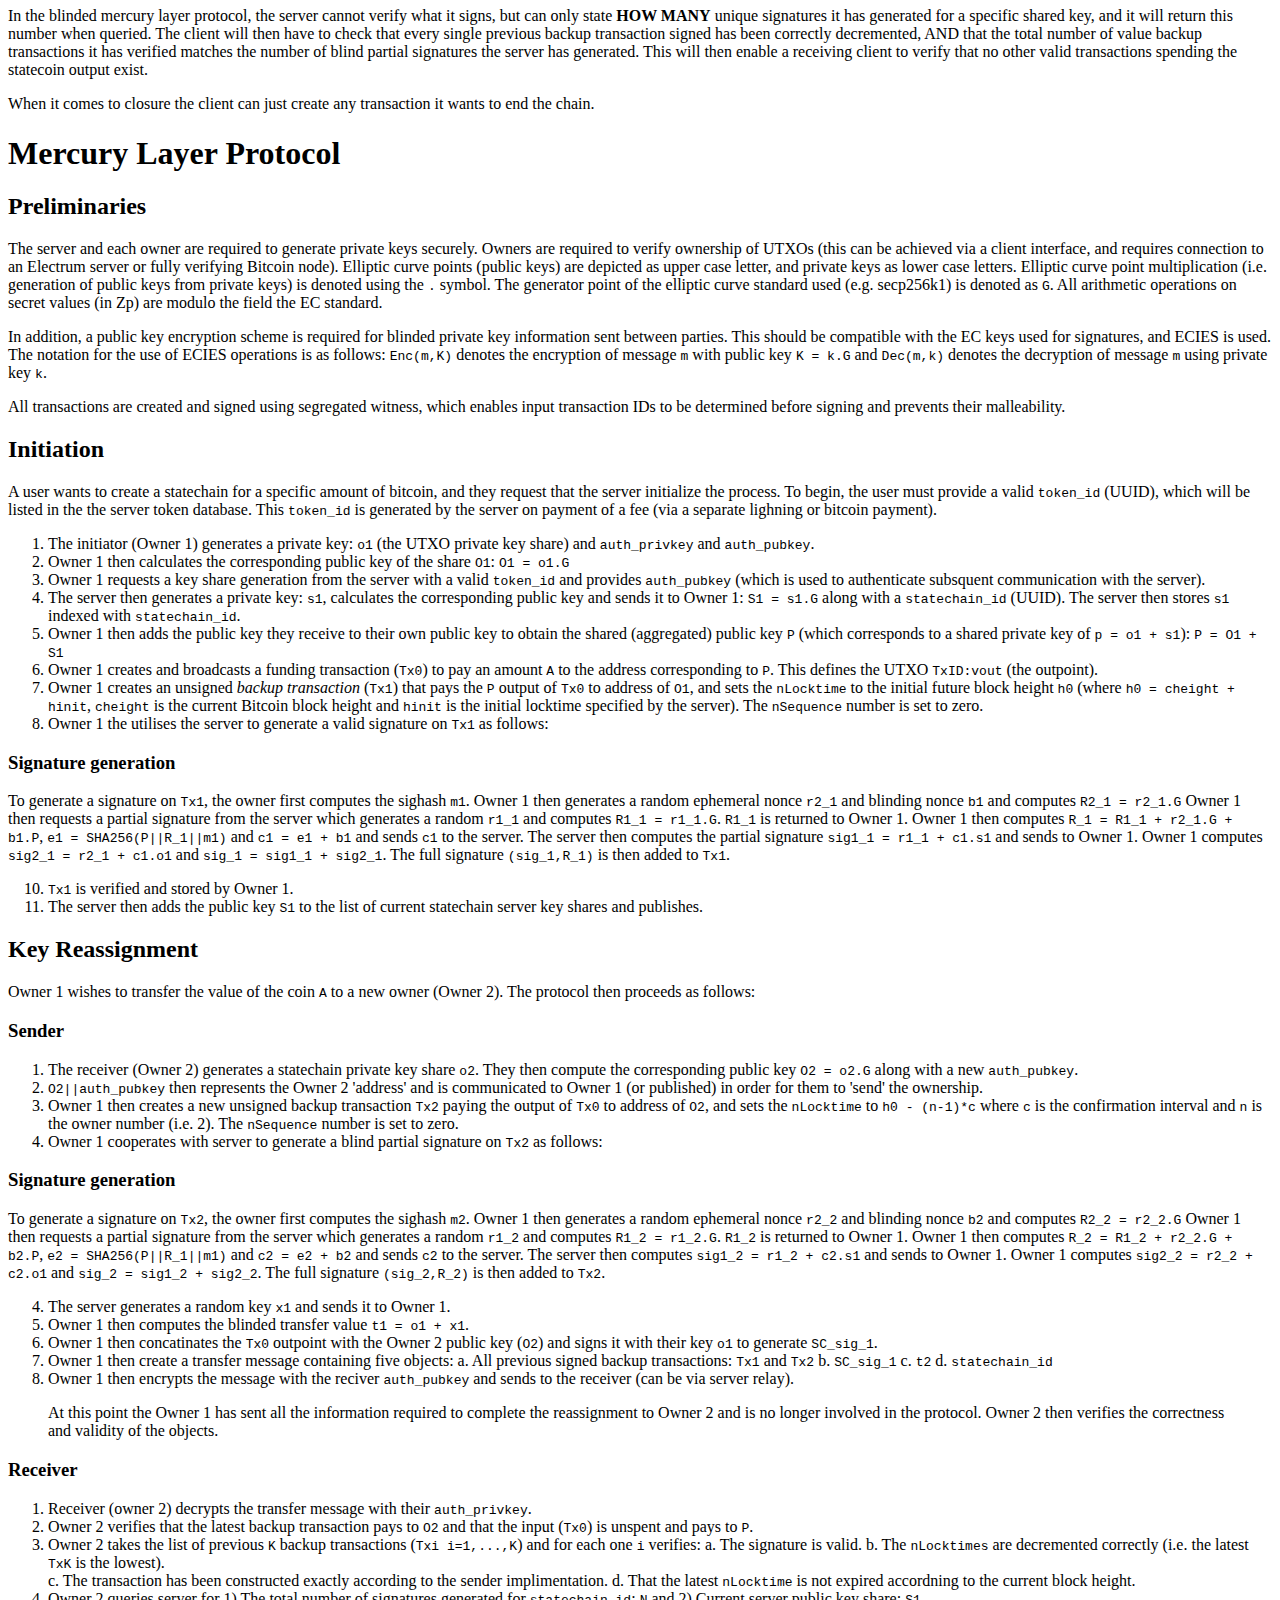
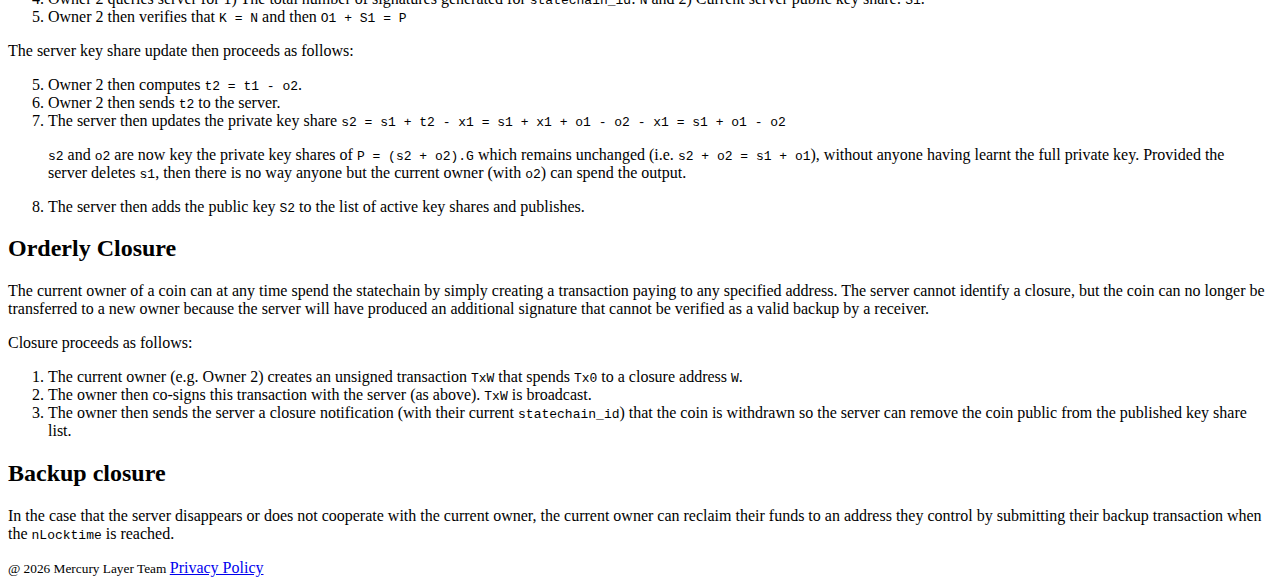
==== commit e333d925: "Update index.html" ====
--- a/public/index.html
+++ b/public/index.html
@@ -196,13 +196,7 @@
                     <a class="subtext" href="https://mercurylayer.com/#backup-closure"><small>- Backup closure</small></a>
                 </div>
                 
-                <div class="toc-item">
-                    <a class="subtext" href="https://www.mercurylayer.com/#token-payment">Token Payment</a>
-                </div>
-                
-                <div class="toc-item-child">
-                    <a class="subtext" href="https://www.mercurylayer.com/#token-payment-process"><small>- Token payment process</small></a>
-                </div>
+                
                 
             </div>
         </div>
@@ -280,7 +274,7 @@
 <li>The server then generates a private key: <code>s1</code>, calculates the corresponding public key and sends it to Owner 1: <code>S1 = s1.G</code> along with a <code>statechain_id</code> (UUID). The server then stores <code>s1</code> indexed with <code>statechain_id</code>. </li>
 <li>Owner 1 then adds the public key they receive to their own public key to obtain the shared (aggregated) public key <code>P</code> (which corresponds to a shared private key of <code>p = o1 + s1</code>): <code>P = O1 + S1</code></li>
 <li>Owner 1 creates and broadcasts a funding transaction (<code>Tx0</code>) to pay an amount <code>A</code> to the address corresponding to <code>P</code>. This defines the UTXO <code>TxID:vout</code> (the outpoint). </li>
-<li>Owner 1 creates an unsigned <em>backup transaction</em> (<code>Tx1</code>) that pays the <code>P</code> output of <code>Tx0</code> to address of <code>O1</code>, and sets the <code>nLocktime</code> to the initial future block height <code>h0</code> (where <code>h0 = cheight + hinit</code>, <code>cheight</code> is the current Bitcoin block height and <code>hinit</code> is the initial locktime specified by the server).</li>
+<li>Owner 1 creates an unsigned <em>backup transaction</em> (<code>Tx1</code>) that pays the <code>P</code> output of <code>Tx0</code> to address of <code>O1</code>, and sets the <code>nLocktime</code> to the initial future block height <code>h0</code> (where <code>h0 = cheight + hinit</code>, <code>cheight</code> is the current Bitcoin block height and <code>hinit</code> is the initial locktime specified by the server). The <code>nSequence</code> number is set to zero.</li>
 <li>Owner 1 the utilises the server to generate a valid signature on <code>Tx1</code> as follows:</li>
 </ol>
 <h3 id="signature-generation">Signature generation</h3>
@@ -300,7 +294,7 @@
 <ol>
 <li>The receiver (Owner 2) generates a statechain private key share <code>o2</code>. They then compute the corresponding public key <code>O2 = o2.G</code> along with a new <code>auth_pubkey</code>. </li>
 <li><code>O2||auth_pubkey</code> then represents the Owner 2 'address' and is communicated to Owner 1 (or published) in order for them to 'send' the ownership.</li>
-<li>Owner 1 then creates a new unsigned backup transaction <code>Tx2</code> paying the output of <code>Tx0</code> to address of <code>O2</code>, and sets the <code>nLocktime</code> to <code>h0 - (n-1)*c</code> where <code>c</code> is the confirmation interval and <code>n</code> is the owner number (i.e. 2). </li>
+<li>Owner 1 then creates a new unsigned backup transaction <code>Tx2</code> paying the output of <code>Tx0</code> to address of <code>O2</code>, and sets the <code>nLocktime</code> to <code>h0 - (n-1)*c</code> where <code>c</code> is the confirmation interval and <code>n</code> is the owner number (i.e. 2). The <code>nSequence</code> number is set to zero.</li>
 <li>Owner 1 cooperates with server to generate a blind partial signature on <code>Tx2</code> as follows:</li>
 </ol>
 <h3 id="signature-generation-1">Signature generation</h3>
@@ -331,6 +325,8 @@
 <li>Owner 2 takes the list of previous <code>K</code> backup transactions (<code>Txi i=1,...,K</code>) and for each one <code>i</code> verifies:
 a. The signature is valid. 
 b. The <code>nLocktimes</code> are decremented correctly (i.e. the latest <code>TxK</code> is the lowest). </li>
+c. The transaction has been constructed exactly according to the sender implimentation.
+d. That the latest <code>nLocktime</code> is not expired accordning to the current block height. 
 <li>Owner 2 queries server for 1) The total number of signatures generated for <code>statechain_id</code>: <code>N</code> and 2) Current server public key share: <code>S1</code>. </li>
 <li>Owner 2 then verifies that <code>K = N</code> and then <code>O1 + S1 = P</code></li>
 </ol>
@@ -356,67 +352,7 @@
 </ol>
 <h2 id="backup-closure">Backup closure</h2>
 <p>In the case that the server disappears or does not cooperate with the current owner, the current owner can reclaim their funds to an address they control by submitting their backup transaction when the <code>nLocktime</code> is reached. </p>
-<h1 id="token-payment">Token Payment</h1>
-<h2 id="token-payment-process">Token payment process</h2>
-<p>To initialize token, the <code>/token/token_init</code> endpoint is called, which returns a response like the following example:</p>
-<p><code>https://api.mercurylayer.com/token/token_init</code></p>
-<blockquote style="overflow-x: auto; white-space: pre;">
-{
-  "btc_payment_address": "bc1qu2vs2z58m4dnyzuyk4240wdm2qd9jm827rnrjw",
-  "fee": "50",
-  "lightning_invoice": "[base64]",
-  "processor_id": "bb038002-b7cf-49e7-8425-da4d28e8242e",
-  "token_id": "8a32263b-4517-40b7-b0ac-b76488925c28"
-}
-</blockquote>
-<p>The fee is provided in euros. The invoice can be paid via Lightning Network (LN). To get additional details or to pay on-chain, make a call to:</p>
-<p><code>https://api.swiss-bitcoin-pay.ch/checkout/bb038002-b7cf-49e7-8425-da4d28e8242e</code></p>
-<p>with the <code>processor_id</code>. This will return the on-chain payment amount (in millisatoshis), as shown in the example below:</p>
-<blockquote style="overflow-x: auto; white-space: pre;">
-    {
-        "id": "bb038002-b7cf-49e7-8425-da4d28e8242e",
-        "amount": 93997000,
-        "wallet": "041feacad5e94ead9cf1e6b6b3acda14",
-        "time": 1724247268,
-        "expiry": 1724250868,
-        "grossAmount": null,
-        "title": "8a32263b-4517-40b7-b0ac-b76488925c28",
-        "description": null,
-        "status": "open",
-        "input": {
-          "unit": "EUR",
-          "amount": 50
-        },
-        "paymentDetails": [
-          {
-            "network": "lightning",
-            "paymentRequest": "[base64]",
-            "hash": "VSEB/36GZi8FJRevWBvbEebVD83UzM+10nesp2/XgfI="
-          },
-          {
-            "network": "onchain",
-            "address": "bc1qu2vs2z58m4dnyzuyk4240wdm2qd9jm827rnrjw"
-          }
-        ],
-        "device": {},
-        "extra": {
-          "originalHash": "bb038002-b7cf-49e7-8425-da4d28e8242e",
-          "tag": "invoice-web"
-        },
-        "createdAt": 1724247268,
-        "delay": 3600,
-        "pr": "[base64]",
-        "isPaid": false,
-        "isExpired": false,
-        "hash": "bb038002-b7cf-49e7-8425-da4d28e8242e",
-        "fiatAmount": 50,
-        "fiatUnit": "EUR",
-        "onChainAddr": "bc1qu2vs2z58m4dnyzuyk4240wdm2qd9jm827rnrjw",
-        "minConfirmations": 1,
-        "isPending": false
-      }
-</blockquote>
-<p>Once the payment is made, calling the <code>/token/token_verify/{token_id}</code> endpoint will return <code>true</code> or <code>false</code>. If <code>true</code>, the <code>token_id</code> can then be used with the client deposit functions.</p>
+
             
         </div>
 
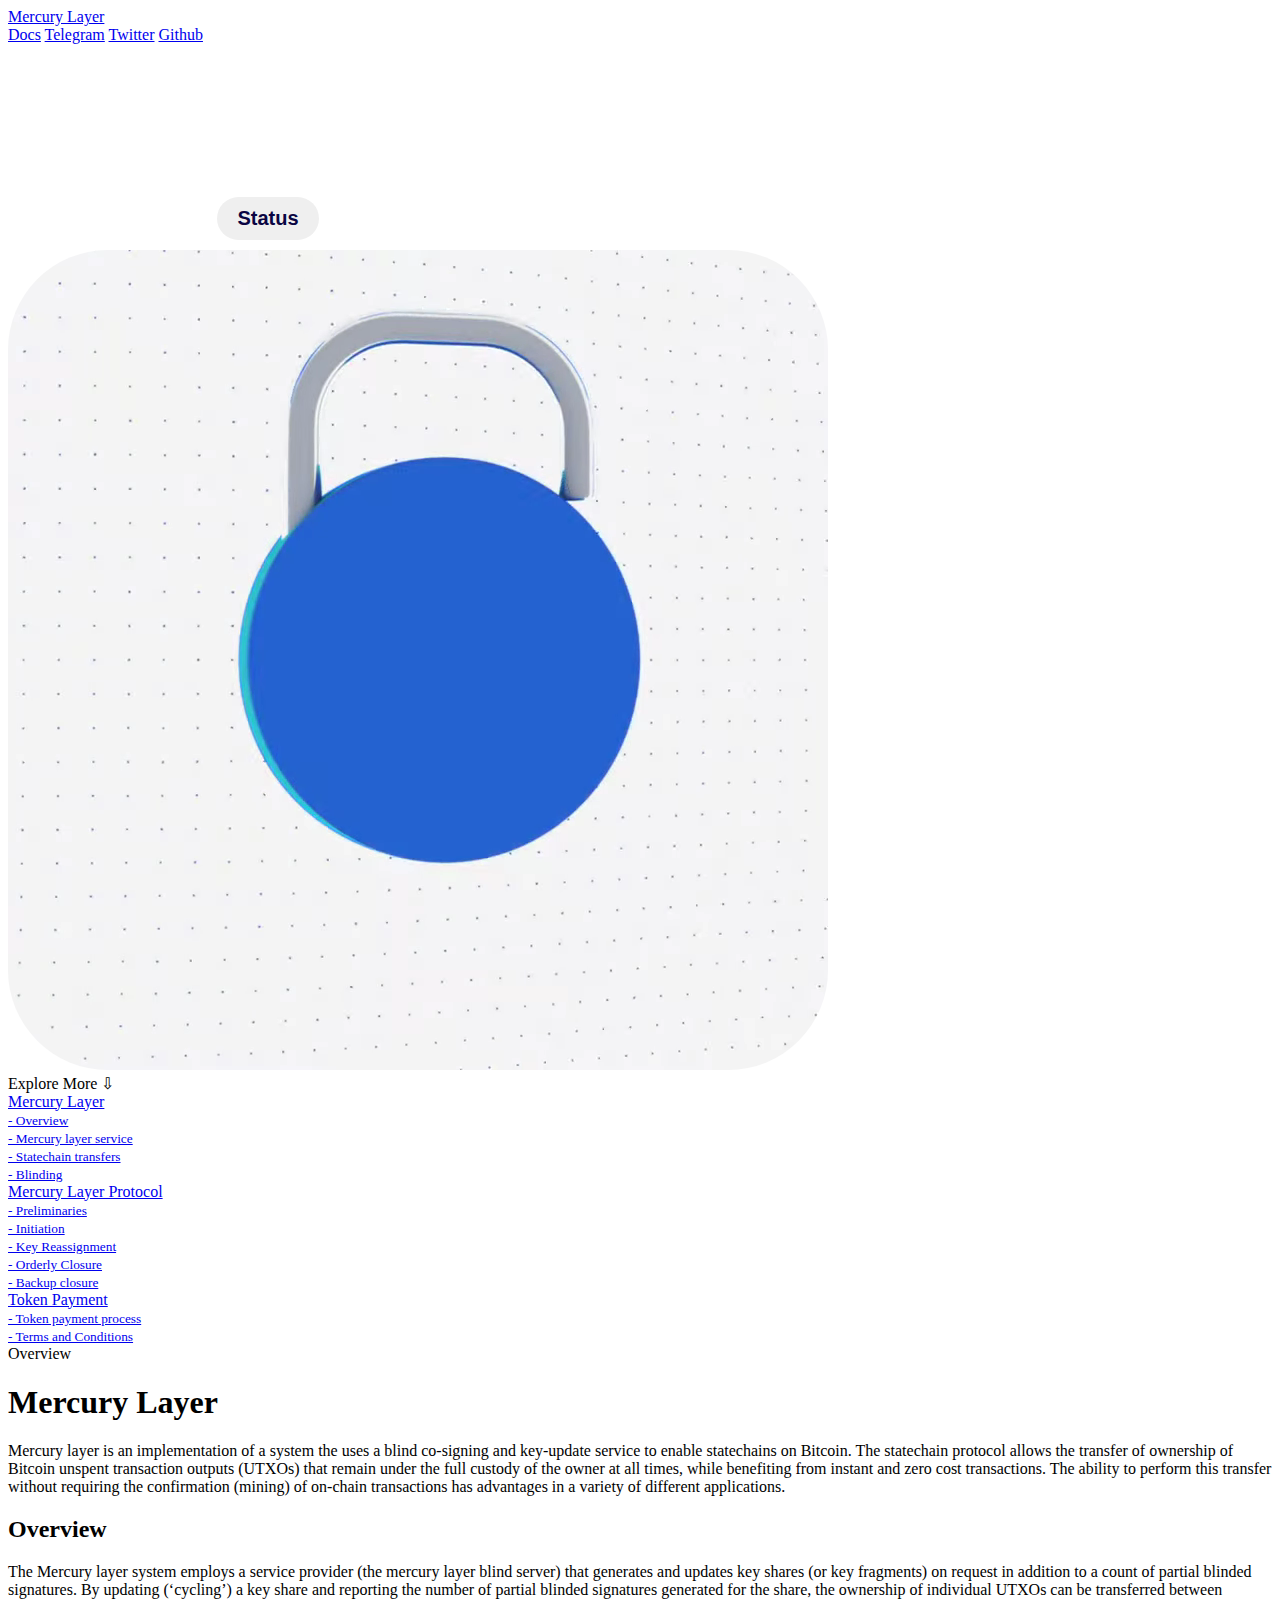
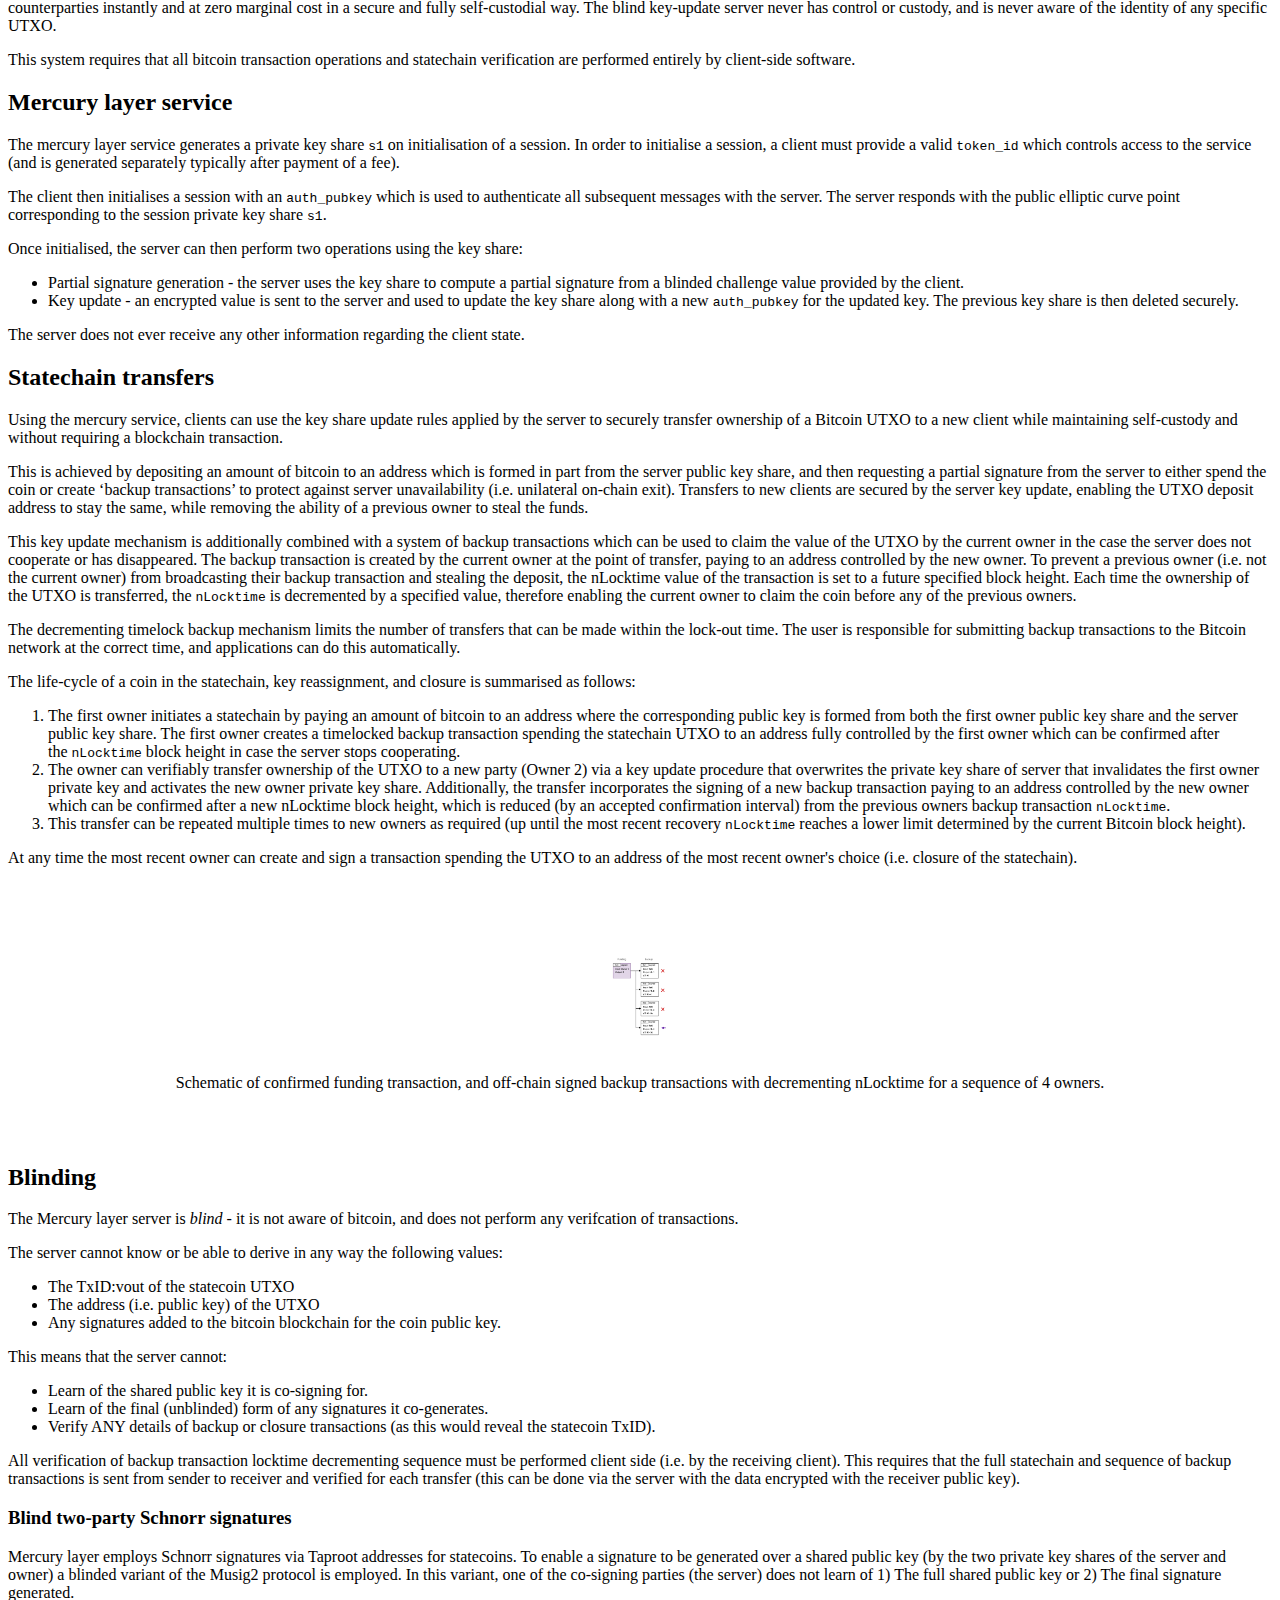
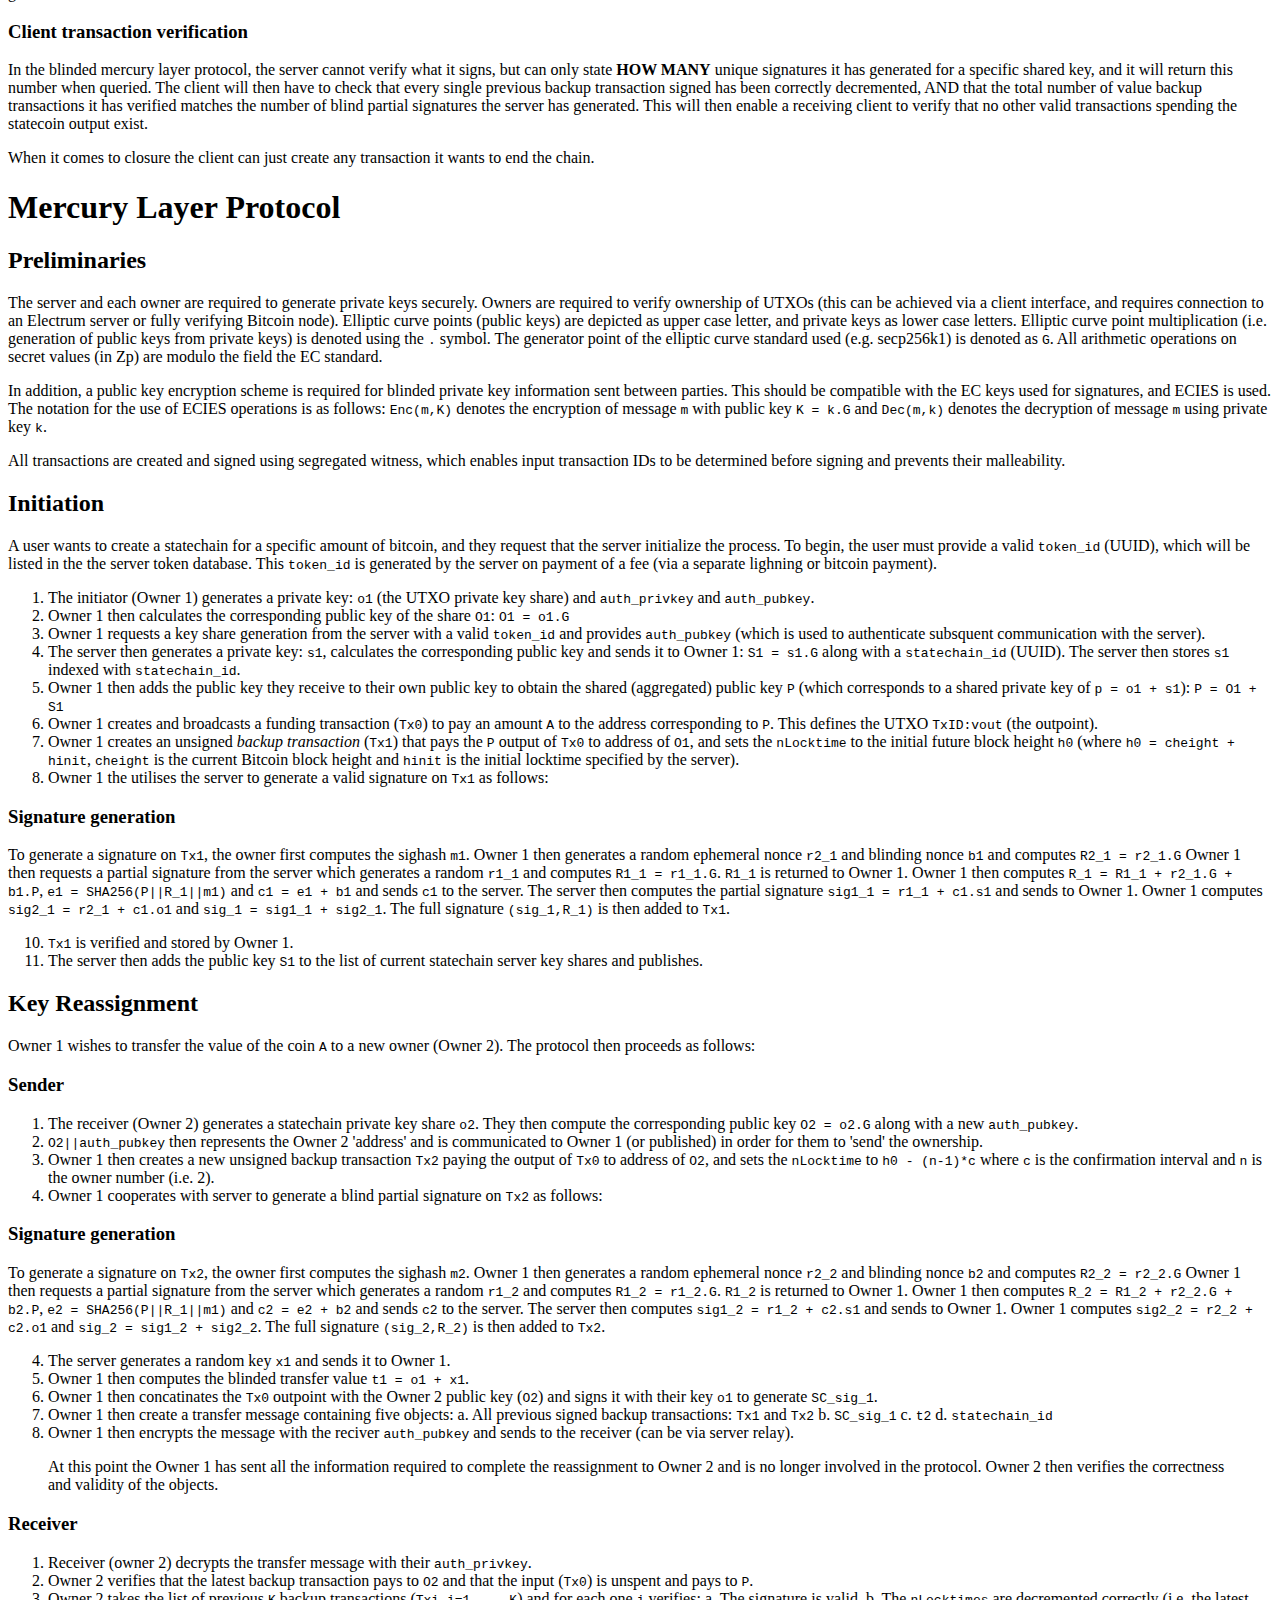
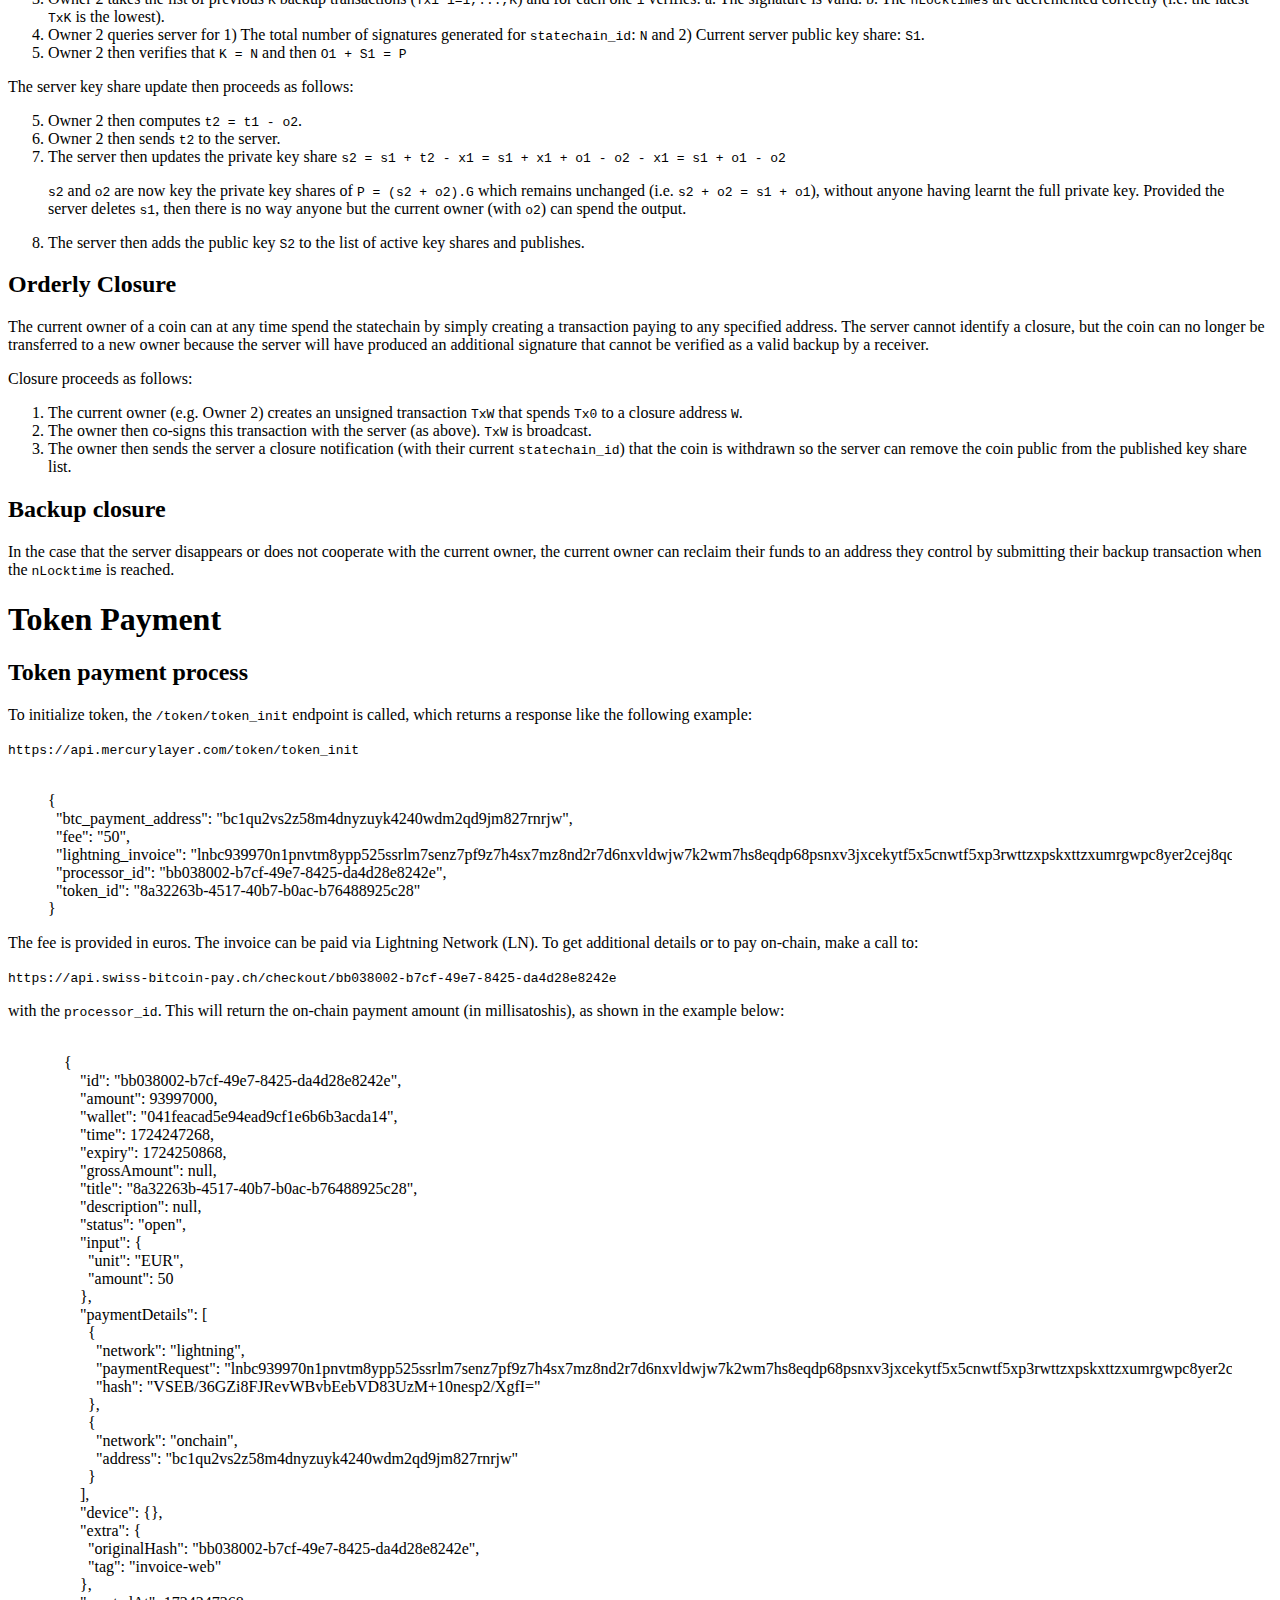
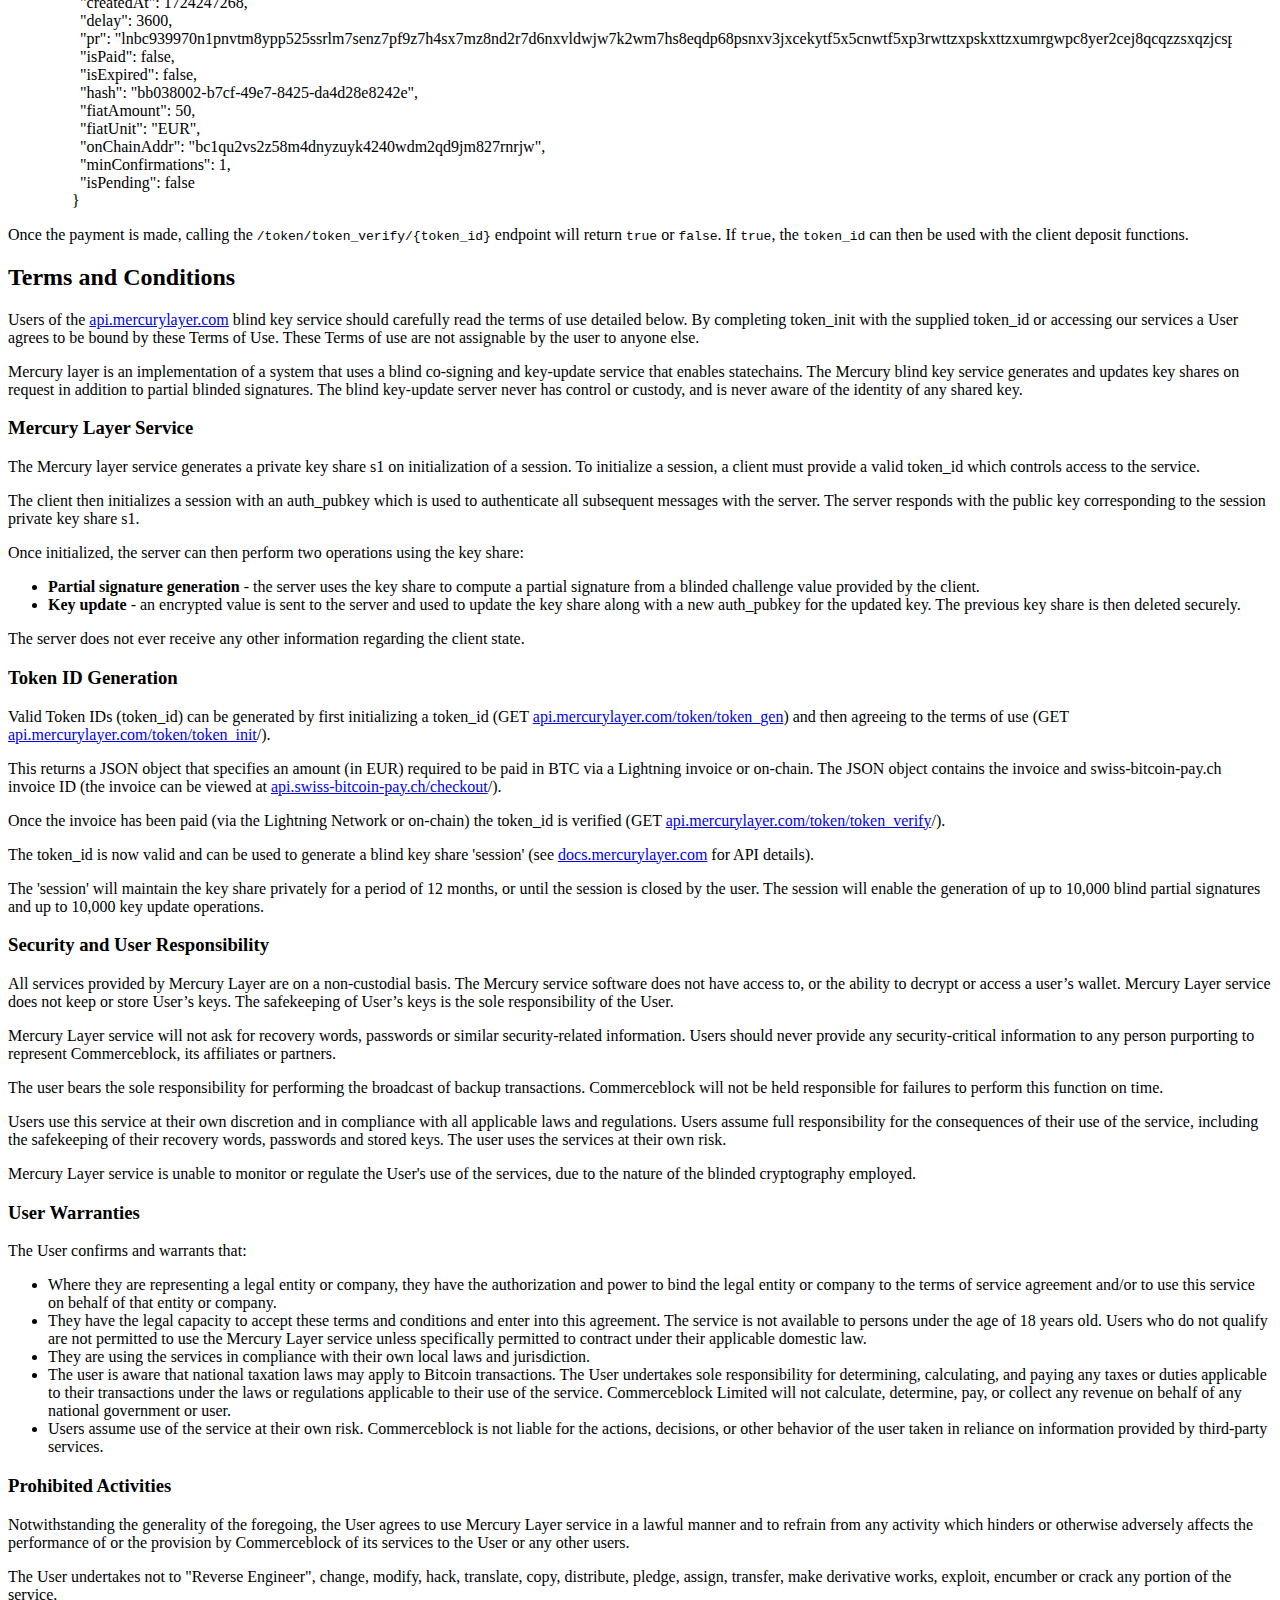
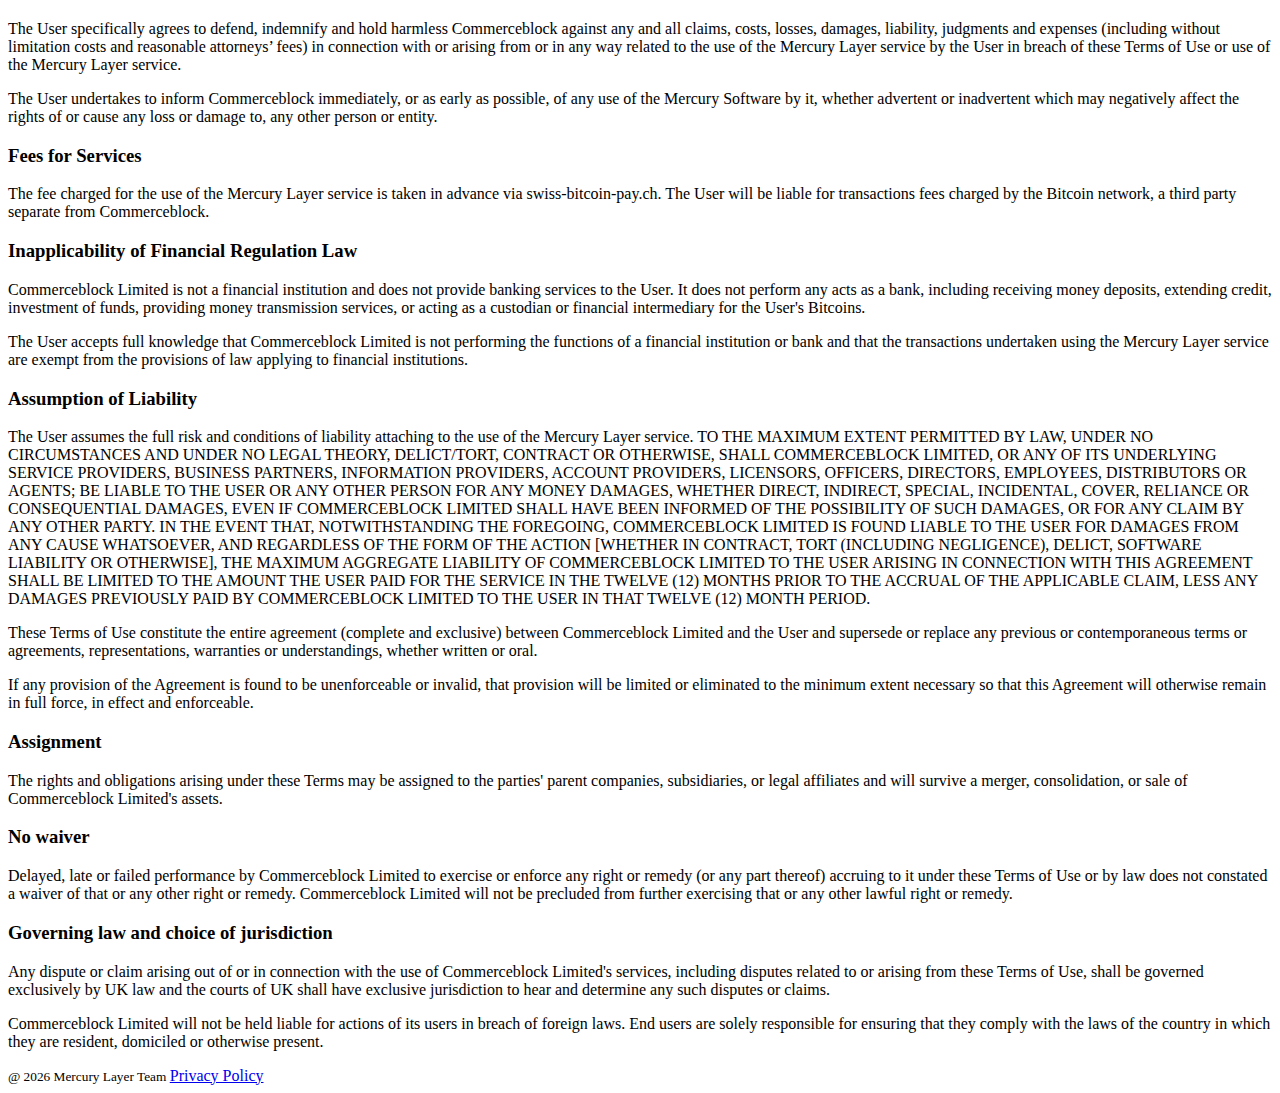
==== commit 963f2dce: "feat: add tnc" ====
--- a/public/index.html
+++ b/public/index.html
@@ -196,7 +196,17 @@
                     <a class="subtext" href="https://mercurylayer.com/#backup-closure"><small>- Backup closure</small></a>
                 </div>
                 
-                
+                <div class="toc-item">
+                    <a class="subtext" href="https://www.mercurylayer.com/#token-payment">Token Payment</a>
+                </div>
+                
+                <div class="toc-item-child">
+                    <a class="subtext" href="https://www.mercurylayer.com/#token-payment-process"><small>- Token payment process</small></a>
+                </div>
+
+                <div class="toc-item-child">
+                    <a class="subtext" href="https://www.mercurylayer.com/#terms-and-conditions"><small>- Terms and Conditions</small></a>
+                </div>
                 
             </div>
         </div>
@@ -274,7 +284,7 @@
 <li>The server then generates a private key: <code>s1</code>, calculates the corresponding public key and sends it to Owner 1: <code>S1 = s1.G</code> along with a <code>statechain_id</code> (UUID). The server then stores <code>s1</code> indexed with <code>statechain_id</code>. </li>
 <li>Owner 1 then adds the public key they receive to their own public key to obtain the shared (aggregated) public key <code>P</code> (which corresponds to a shared private key of <code>p = o1 + s1</code>): <code>P = O1 + S1</code></li>
 <li>Owner 1 creates and broadcasts a funding transaction (<code>Tx0</code>) to pay an amount <code>A</code> to the address corresponding to <code>P</code>. This defines the UTXO <code>TxID:vout</code> (the outpoint). </li>
-<li>Owner 1 creates an unsigned <em>backup transaction</em> (<code>Tx1</code>) that pays the <code>P</code> output of <code>Tx0</code> to address of <code>O1</code>, and sets the <code>nLocktime</code> to the initial future block height <code>h0</code> (where <code>h0 = cheight + hinit</code>, <code>cheight</code> is the current Bitcoin block height and <code>hinit</code> is the initial locktime specified by the server). The <code>nSequence</code> number is set to zero.</li>
+<li>Owner 1 creates an unsigned <em>backup transaction</em> (<code>Tx1</code>) that pays the <code>P</code> output of <code>Tx0</code> to address of <code>O1</code>, and sets the <code>nLocktime</code> to the initial future block height <code>h0</code> (where <code>h0 = cheight + hinit</code>, <code>cheight</code> is the current Bitcoin block height and <code>hinit</code> is the initial locktime specified by the server).</li>
 <li>Owner 1 the utilises the server to generate a valid signature on <code>Tx1</code> as follows:</li>
 </ol>
 <h3 id="signature-generation">Signature generation</h3>
@@ -294,7 +304,7 @@
 <ol>
 <li>The receiver (Owner 2) generates a statechain private key share <code>o2</code>. They then compute the corresponding public key <code>O2 = o2.G</code> along with a new <code>auth_pubkey</code>. </li>
 <li><code>O2||auth_pubkey</code> then represents the Owner 2 'address' and is communicated to Owner 1 (or published) in order for them to 'send' the ownership.</li>
-<li>Owner 1 then creates a new unsigned backup transaction <code>Tx2</code> paying the output of <code>Tx0</code> to address of <code>O2</code>, and sets the <code>nLocktime</code> to <code>h0 - (n-1)*c</code> where <code>c</code> is the confirmation interval and <code>n</code> is the owner number (i.e. 2). The <code>nSequence</code> number is set to zero.</li>
+<li>Owner 1 then creates a new unsigned backup transaction <code>Tx2</code> paying the output of <code>Tx0</code> to address of <code>O2</code>, and sets the <code>nLocktime</code> to <code>h0 - (n-1)*c</code> where <code>c</code> is the confirmation interval and <code>n</code> is the owner number (i.e. 2). </li>
 <li>Owner 1 cooperates with server to generate a blind partial signature on <code>Tx2</code> as follows:</li>
 </ol>
 <h3 id="signature-generation-1">Signature generation</h3>
@@ -325,8 +335,6 @@
 <li>Owner 2 takes the list of previous <code>K</code> backup transactions (<code>Txi i=1,...,K</code>) and for each one <code>i</code> verifies:
 a. The signature is valid. 
 b. The <code>nLocktimes</code> are decremented correctly (i.e. the latest <code>TxK</code> is the lowest). </li>
-c. The transaction has been constructed exactly according to the sender implimentation.
-d. That the latest <code>nLocktime</code> is not expired accordning to the current block height. 
 <li>Owner 2 queries server for 1) The total number of signatures generated for <code>statechain_id</code>: <code>N</code> and 2) Current server public key share: <code>S1</code>. </li>
 <li>Owner 2 then verifies that <code>K = N</code> and then <code>O1 + S1 = P</code></li>
 </ol>
@@ -352,9 +360,150 @@
 </ol>
 <h2 id="backup-closure">Backup closure</h2>
 <p>In the case that the server disappears or does not cooperate with the current owner, the current owner can reclaim their funds to an address they control by submitting their backup transaction when the <code>nLocktime</code> is reached. </p>
-
-            
-        </div>
+<h1 id="token-payment">Token Payment</h1>
+<h2 id="token-payment-process">Token payment process</h2>
+<p>To initialize token, the <code>/token/token_init</code> endpoint is called, which returns a response like the following example:</p>
+<p><code>https://api.mercurylayer.com/token/token_init</code></p>
+<blockquote style="overflow-x: auto; white-space: pre;">
+{
+  "btc_payment_address": "bc1qu2vs2z58m4dnyzuyk4240wdm2qd9jm827rnrjw",
+  "fee": "50",
+  "lightning_invoice": "[base64]",
+  "processor_id": "bb038002-b7cf-49e7-8425-da4d28e8242e",
+  "token_id": "8a32263b-4517-40b7-b0ac-b76488925c28"
+}
+</blockquote>
+<p>The fee is provided in euros. The invoice can be paid via Lightning Network (LN). To get additional details or to pay on-chain, make a call to:</p>
+<p><code>https://api.swiss-bitcoin-pay.ch/checkout/bb038002-b7cf-49e7-8425-da4d28e8242e</code></p>
+<p>with the <code>processor_id</code>. This will return the on-chain payment amount (in millisatoshis), as shown in the example below:</p>
+<blockquote style="overflow-x: auto; white-space: pre;">
+    {
+        "id": "bb038002-b7cf-49e7-8425-da4d28e8242e",
+        "amount": 93997000,
+        "wallet": "041feacad5e94ead9cf1e6b6b3acda14",
+        "time": 1724247268,
+        "expiry": 1724250868,
+        "grossAmount": null,
+        "title": "8a32263b-4517-40b7-b0ac-b76488925c28",
+        "description": null,
+        "status": "open",
+        "input": {
+          "unit": "EUR",
+          "amount": 50
+        },
+        "paymentDetails": [
+          {
+            "network": "lightning",
+            "paymentRequest": "[base64]",
+            "hash": "VSEB/36GZi8FJRevWBvbEebVD83UzM+10nesp2/XgfI="
+          },
+          {
+            "network": "onchain",
+            "address": "bc1qu2vs2z58m4dnyzuyk4240wdm2qd9jm827rnrjw"
+          }
+        ],
+        "device": {},
+        "extra": {
+          "originalHash": "bb038002-b7cf-49e7-8425-da4d28e8242e",
+          "tag": "invoice-web"
+        },
+        "createdAt": 1724247268,
+        "delay": 3600,
+        "pr": "[base64]",
+        "isPaid": false,
+        "isExpired": false,
+        "hash": "bb038002-b7cf-49e7-8425-da4d28e8242e",
+        "fiatAmount": 50,
+        "fiatUnit": "EUR",
+        "onChainAddr": "bc1qu2vs2z58m4dnyzuyk4240wdm2qd9jm827rnrjw",
+        "minConfirmations": 1,
+        "isPending": false
+      }
+</blockquote>
+<p>Once the payment is made, calling the <code>/token/token_verify/{token_id}</code> endpoint will return <code>true</code> or <code>false</code>. If <code>true</code>, the <code>token_id</code> can then be used with the client deposit functions.</p>
+<h2 id="terms-and-conditions">Terms and Conditions</h2>
+<p>Users of the <a href="https://api.mercurylayer.com">api.mercurylayer.com</a> blind key service should carefully read the terms of use detailed below. By completing token_init with the supplied token_id or accessing our services a User agrees to be bound by these Terms of Use. These Terms of use are not assignable by the user to anyone else.</p>
+    
+<p>Mercury layer is an implementation of a system that uses a blind co-signing and key-update service that enables statechains. The Mercury blind key service generates and updates key shares on request in addition to partial blinded signatures. The blind key-update server never has control or custody, and is never aware of the identity of any shared key.</p>
+
+<h3>Mercury Layer Service</h3>
+<p>The Mercury layer service generates a private key share s1 on initialization of a session. To initialize a session, a client must provide a valid token_id which controls access to the service.</p>
+
+<p>The client then initializes a session with an auth_pubkey which is used to authenticate all subsequent messages with the server. The server responds with the public key corresponding to the session private key share s1.</p>
+
+<p>Once initialized, the server can then perform two operations using the key share:</p>
+<ul>
+<li><strong>Partial signature generation</strong> - the server uses the key share to compute a partial signature from a blinded challenge value provided by the client.</li>
+<li><strong>Key update</strong> - an encrypted value is sent to the server and used to update the key share along with a new auth_pubkey for the updated key. The previous key share is then deleted securely.</li>
+</ul>
+<p>The server does not ever receive any other information regarding the client state.</p>
+
+<h3>Token ID Generation</h3>
+<p>Valid Token IDs (token_id) can be generated by first initializing a token_id (GET <a href="https://api.mercurylayer.com/token/token_gen">api.mercurylayer.com/token/token_gen</a>) and then agreeing to the terms of use (GET <a href="https://api.mercurylayer.com/token/token_init">api.mercurylayer.com/token/token_init</a>/<token_id>).</p>
+
+<p>This returns a JSON object that specifies an amount (in EUR) required to be paid in BTC via a Lightning invoice or on-chain. The JSON object contains the invoice and swiss-bitcoin-pay.ch invoice ID (the invoice can be viewed at <a href="https://api.swiss-bitcoin-pay.ch/checkout">api.swiss-bitcoin-pay.ch/checkout</a>/<processor_id>).</p>
+
+<p>Once the invoice has been paid (via the Lightning Network or on-chain) the token_id is verified (GET <a href="https://api.mercurylayer.com/token/token_verify">api.mercurylayer.com/token/token_verify</a>/<token_id>).</p>
+
+<p>The token_id is now valid and can be used to generate a blind key share 'session' (see <a href="https://docs.mercurylayer.com">docs.mercurylayer.com</a> for API details).</p>
+
+<p>The 'session' will maintain the key share privately for a period of 12 months, or until the session is closed by the user. The session will enable the generation of up to 10,000 blind partial signatures and up to 10,000 key update operations.</p>
+
+<h3>Security and User Responsibility</h3>
+<p>All services provided by Mercury Layer are on a non-custodial basis. The Mercury service software does not have access to, or the ability to decrypt or access a user’s wallet. Mercury Layer service does not keep or store User’s keys. The safekeeping of User’s keys is the sole responsibility of the User.</p>
+
+<p>Mercury Layer service will not ask for recovery words, passwords or similar security-related information. Users should never provide any security-critical information to any person purporting to represent Commerceblock, its affiliates or partners.</p>
+
+<p>The user bears the sole responsibility for performing the broadcast of backup transactions. Commerceblock will not be held responsible for failures to perform this function on time.</p>
+
+<p>Users use this service at their own discretion and in compliance with all applicable laws and regulations. Users assume full responsibility for the consequences of their use of the service, including the safekeeping of their recovery words, passwords and stored keys. The user uses the services at their own risk.</p>
+
+<p>Mercury Layer service is unable to monitor or regulate the User's use of the services, due to the nature of the blinded cryptography employed.</p>
+
+<h3>User Warranties</h3>
+<p>The User confirms and warrants that:</p>
+<ul>
+<li>Where they are representing a legal entity or company, they have the authorization and power to bind the legal entity or company to the terms of service agreement and/or to use this service on behalf of that entity or company.</li>
+<li>They have the legal capacity to accept these terms and conditions and enter into this agreement. The service is not available to persons under the age of 18 years old. Users who do not qualify are not permitted to use the Mercury Layer service unless specifically permitted to contract under their applicable domestic law.</li>
+<li>They are using the services in compliance with their own local laws and jurisdiction.</li>
+<li>The user is aware that national taxation laws may apply to Bitcoin transactions. The User undertakes sole responsibility for determining, calculating, and paying any taxes or duties applicable to their transactions under the laws or regulations applicable to their use of the service. Commerceblock Limited will not calculate, determine, pay, or collect any revenue on behalf of any national government or user.</li>
+<li>Users assume use of the service at their own risk. Commerceblock is not liable for the actions, decisions, or other behavior of the user taken in reliance on information provided by third-party services.</li>
+</ul>
+
+<h3>Prohibited Activities</h3>
+<p>Notwithstanding the generality of the foregoing, the User agrees to use Mercury Layer service in a lawful manner and to refrain from any activity which hinders or otherwise adversely affects the performance of or the provision by Commerceblock of its services to the User or any other users.</p>
+<p>The User undertakes not to "Reverse Engineer", change, modify, hack, translate, copy, distribute, pledge, assign, transfer, make derivative works, exploit, encumber or crack any portion of the service. </p>
+<p>The User specifically agrees to defend, indemnify and hold harmless Commerceblock against any and all claims, costs, losses, damages, liability, judgments and expenses (including without limitation costs and reasonable attorneys’ fees) in connection with or arising from or in any way related to the use of the Mercury Layer service by the User in breach of these Terms of Use or use of the Mercury Layer service. </p>
+<p>The User undertakes to inform Commerceblock immediately, or as early as possible, of any use of the Mercury Software by it, whether advertent or inadvertent which may negatively affect the rights of or cause any loss or damage to, any other person or entity.</p>
+
+<h3>Fees for Services</h3>
+<p>The fee charged for the use of the Mercury Layer service is taken in advance via swiss-bitcoin-pay.ch. The User will be liable for transactions fees charged by the Bitcoin network, a third party separate from Commerceblock.</p>
+
+<h3>Inapplicability of Financial Regulation Law</h3>
+<p>Commerceblock Limited is not a financial institution and does not provide banking services to the User. It does not perform any acts as a bank, including receiving money deposits, extending credit, investment of funds, providing money transmission services, or acting as a custodian or financial intermediary for the User's Bitcoins.</p>
+
+<p>The User accepts full knowledge that Commerceblock Limited is not performing the functions of a financial institution or bank and that the transactions undertaken using the Mercury Layer service are exempt from the provisions of law applying to financial institutions.</p>
+
+<h3>Assumption of Liability</h3>
+<p>The User assumes the full risk and conditions of liability attaching to the use of the Mercury Layer service. 
+TO THE MAXIMUM EXTENT PERMITTED BY LAW, UNDER NO CIRCUMSTANCES AND UNDER NO LEGAL THEORY, DELICT/TORT, CONTRACT OR OTHERWISE, SHALL COMMERCEBLOCK LIMITED, OR ANY OF ITS UNDERLYING SERVICE PROVIDERS, BUSINESS PARTNERS, INFORMATION PROVIDERS, ACCOUNT PROVIDERS, LICENSORS, OFFICERS, DIRECTORS, EMPLOYEES, DISTRIBUTORS OR AGENTS; BE LIABLE TO THE USER OR ANY OTHER PERSON FOR ANY MONEY DAMAGES, WHETHER DIRECT, INDIRECT, SPECIAL, INCIDENTAL, COVER, RELIANCE OR CONSEQUENTIAL DAMAGES, EVEN IF COMMERCEBLOCK LIMITED SHALL HAVE BEEN INFORMED OF THE POSSIBILITY OF SUCH DAMAGES, OR FOR ANY CLAIM BY ANY OTHER PARTY.
+IN THE EVENT THAT, NOTWITHSTANDING THE FOREGOING, COMMERCEBLOCK LIMITED IS FOUND LIABLE TO THE USER FOR DAMAGES FROM ANY CAUSE WHATSOEVER, AND REGARDLESS OF THE FORM OF THE ACTION [WHETHER IN CONTRACT, TORT (INCLUDING NEGLIGENCE), DELICT, SOFTWARE LIABILITY OR OTHERWISE], THE MAXIMUM AGGREGATE LIABILITY OF COMMERCEBLOCK LIMITED TO THE USER ARISING IN CONNECTION WITH THIS AGREEMENT SHALL BE LIMITED TO THE AMOUNT THE USER PAID FOR THE SERVICE IN THE TWELVE (12) MONTHS PRIOR TO THE ACCRUAL OF THE APPLICABLE CLAIM, LESS ANY DAMAGES PREVIOUSLY PAID BY COMMERCEBLOCK LIMITED TO THE USER IN THAT TWELVE (12) MONTH PERIOD.</p>
+
+<p>These Terms of Use constitute the entire agreement (complete and exclusive) between Commerceblock Limited and the User and supersede or replace any previous or contemporaneous terms or agreements, representations, warranties or understandings, whether written or oral. </p>
+<p>If any provision of the Agreement is found to be unenforceable or invalid, that provision will be limited or eliminated to the minimum extent necessary so that this Agreement will otherwise remain in full force, in effect and enforceable.</p>
+
+<h3>Assignment</h3>
+<p>The rights and obligations arising under these Terms may be assigned to the parties' parent companies, subsidiaries, or legal affiliates and will survive a merger, consolidation, or sale of Commerceblock Limited's assets.</p>            
+
+<h3>No waiver</h3>
+<p>Delayed, late or failed performance by Commerceblock Limited to exercise or enforce any right or remedy (or any part thereof) accruing to it under these Terms of Use or by law does not constated a waiver of that or any other right or remedy. Commerceblock Limited will not be precluded from further exercising that or any other lawful right or remedy.</p>
+
+<h3>Governing law and choice of jurisdiction</h3>
+
+<p>Any dispute or claim arising out of or in connection with the use of Commerceblock Limited's services, including disputes related to or arising from these Terms of Use, shall be governed exclusively by UK law and the courts of UK shall have exclusive jurisdiction to hear and determine any such disputes or claims.</p>
+<p>Commerceblock Limited will not be held liable for actions of its users in breach of foreign laws. End users are solely responsible for ensuring that they comply with the laws of the country in which they are resident, domiciled or otherwise present.</p>
+
+</div>
 
         
         
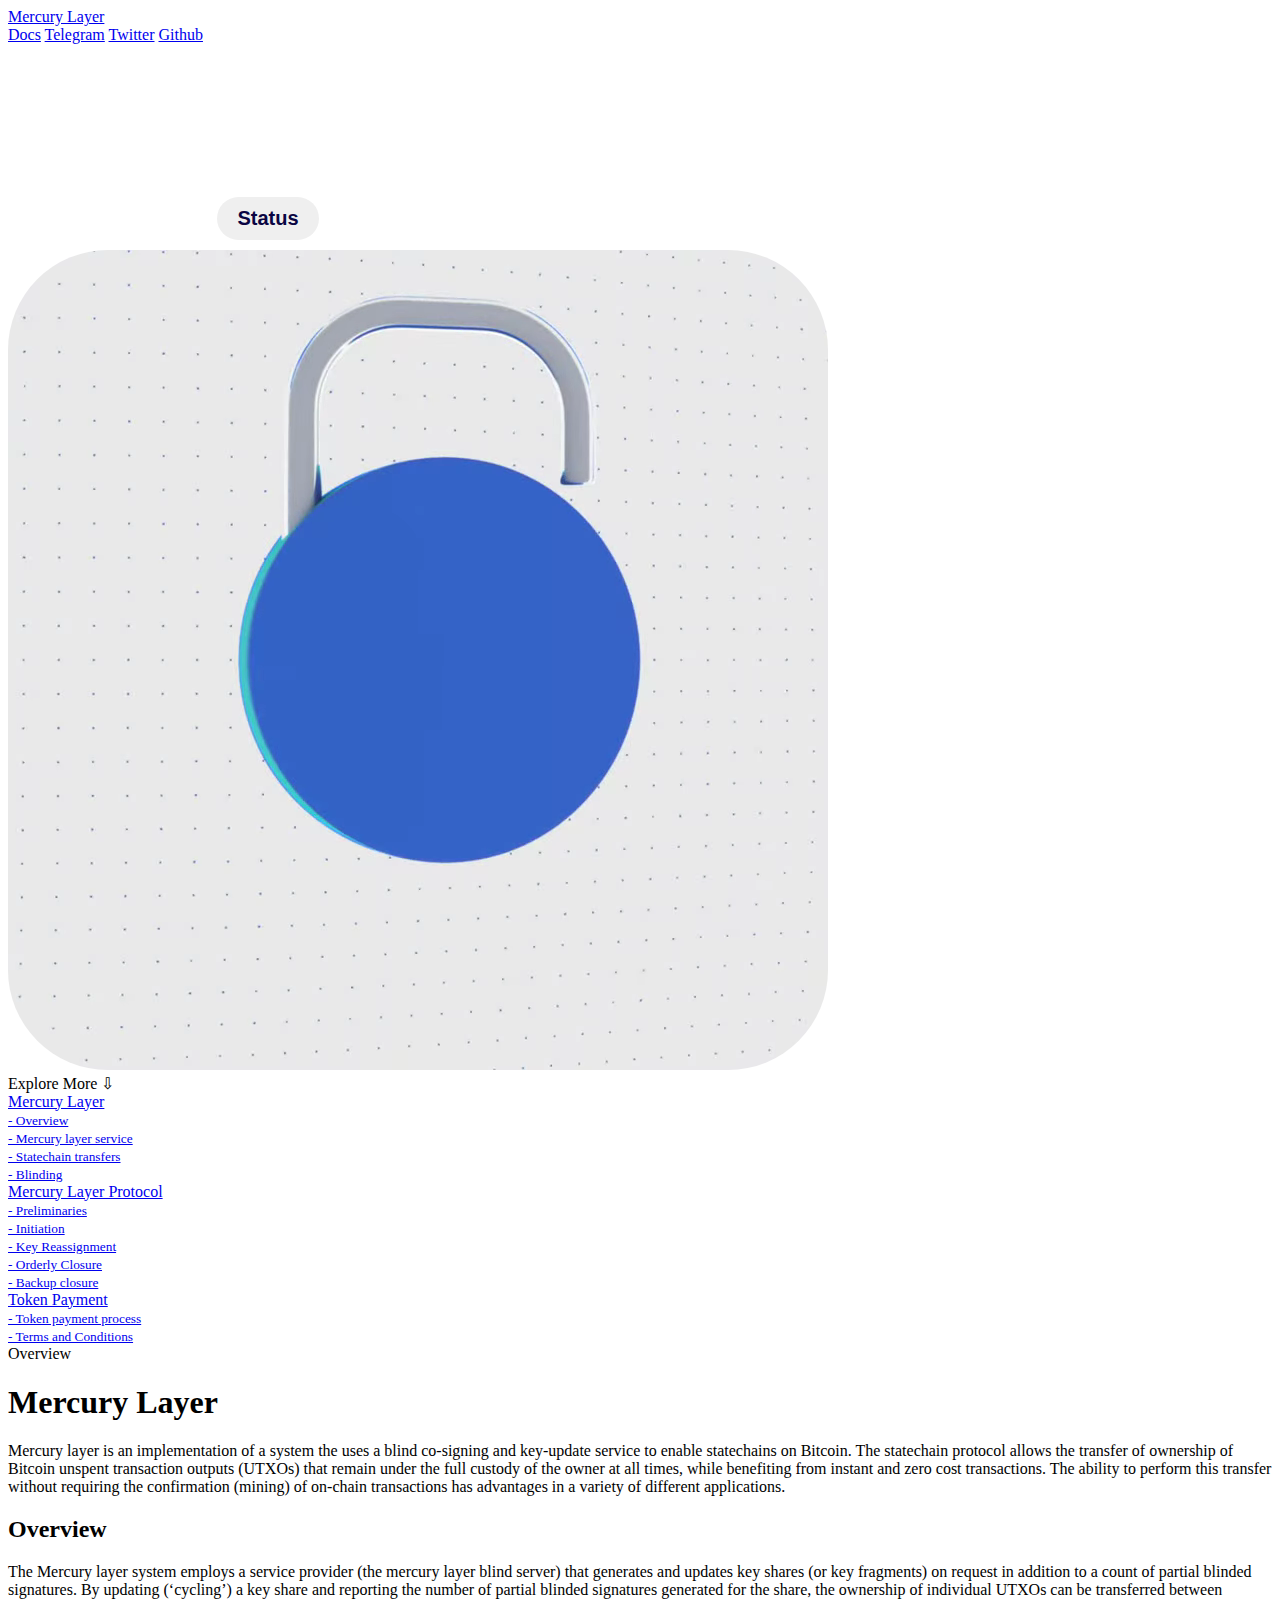
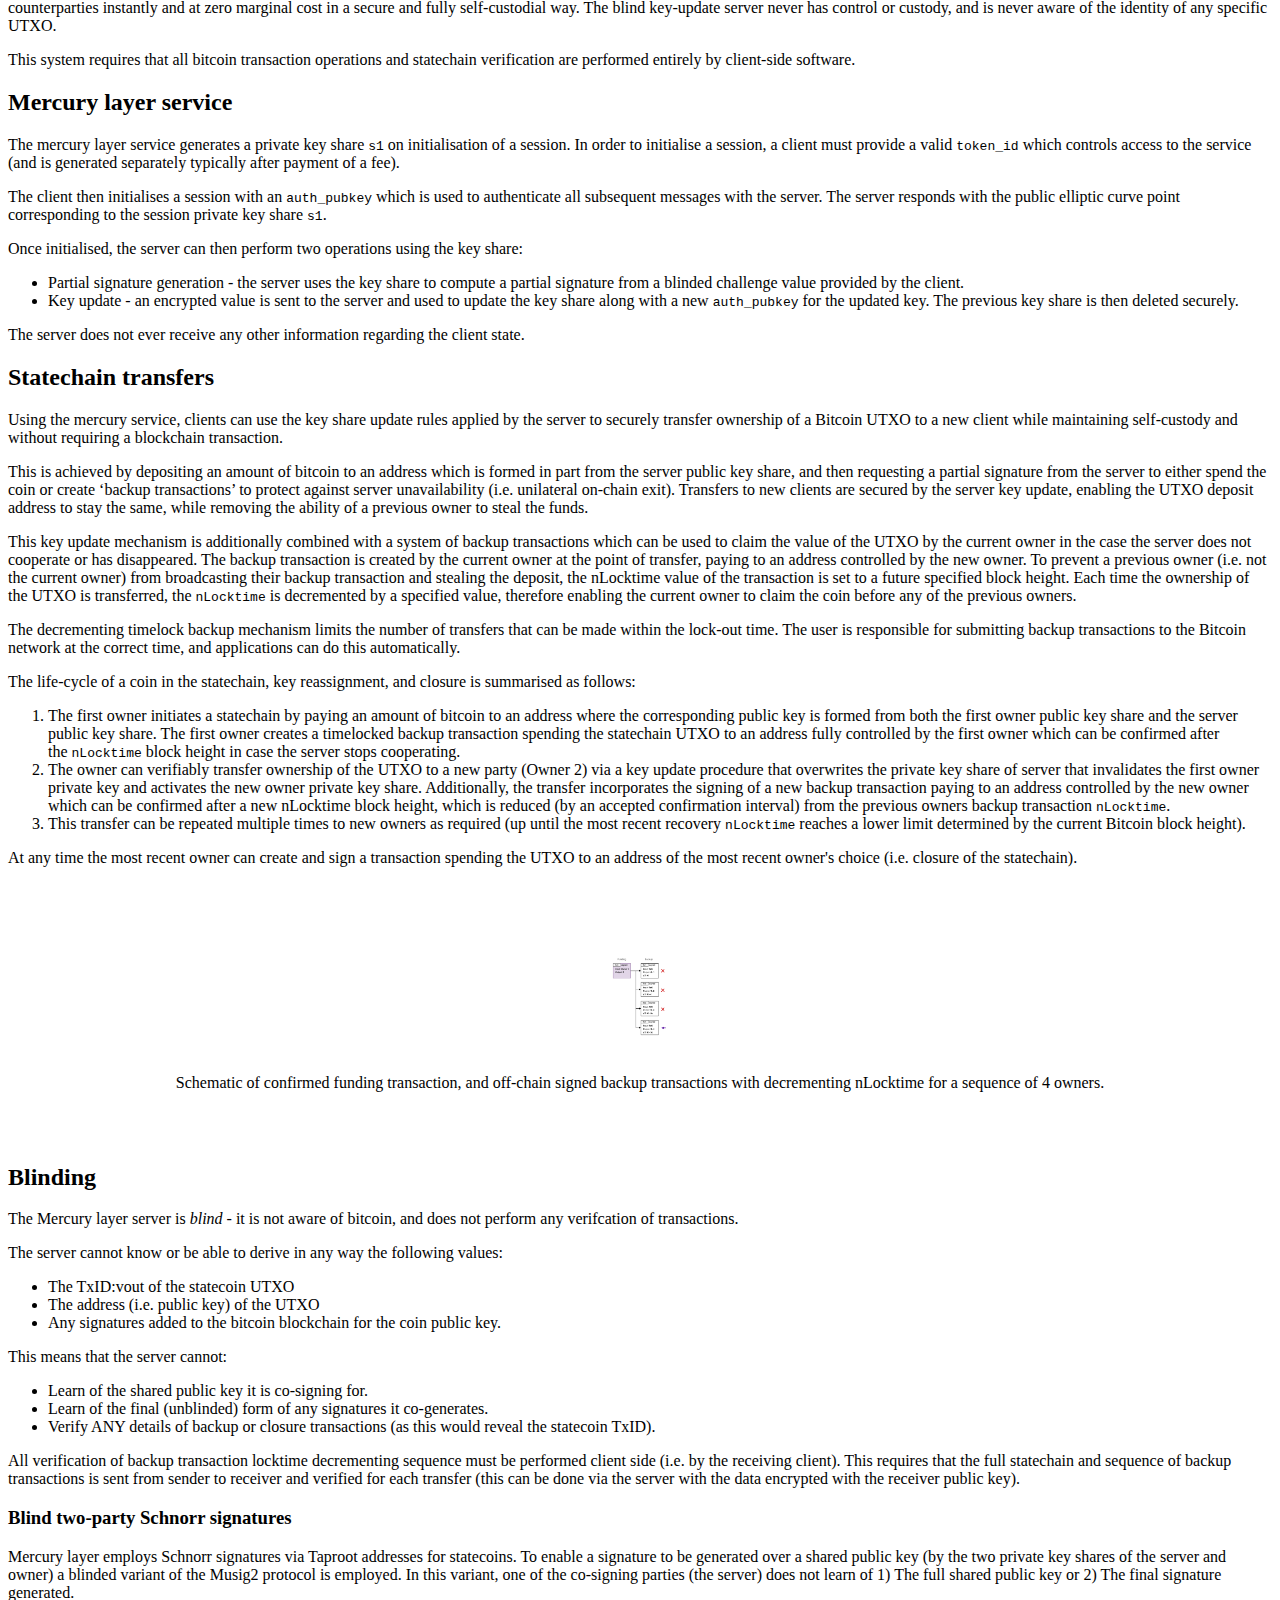
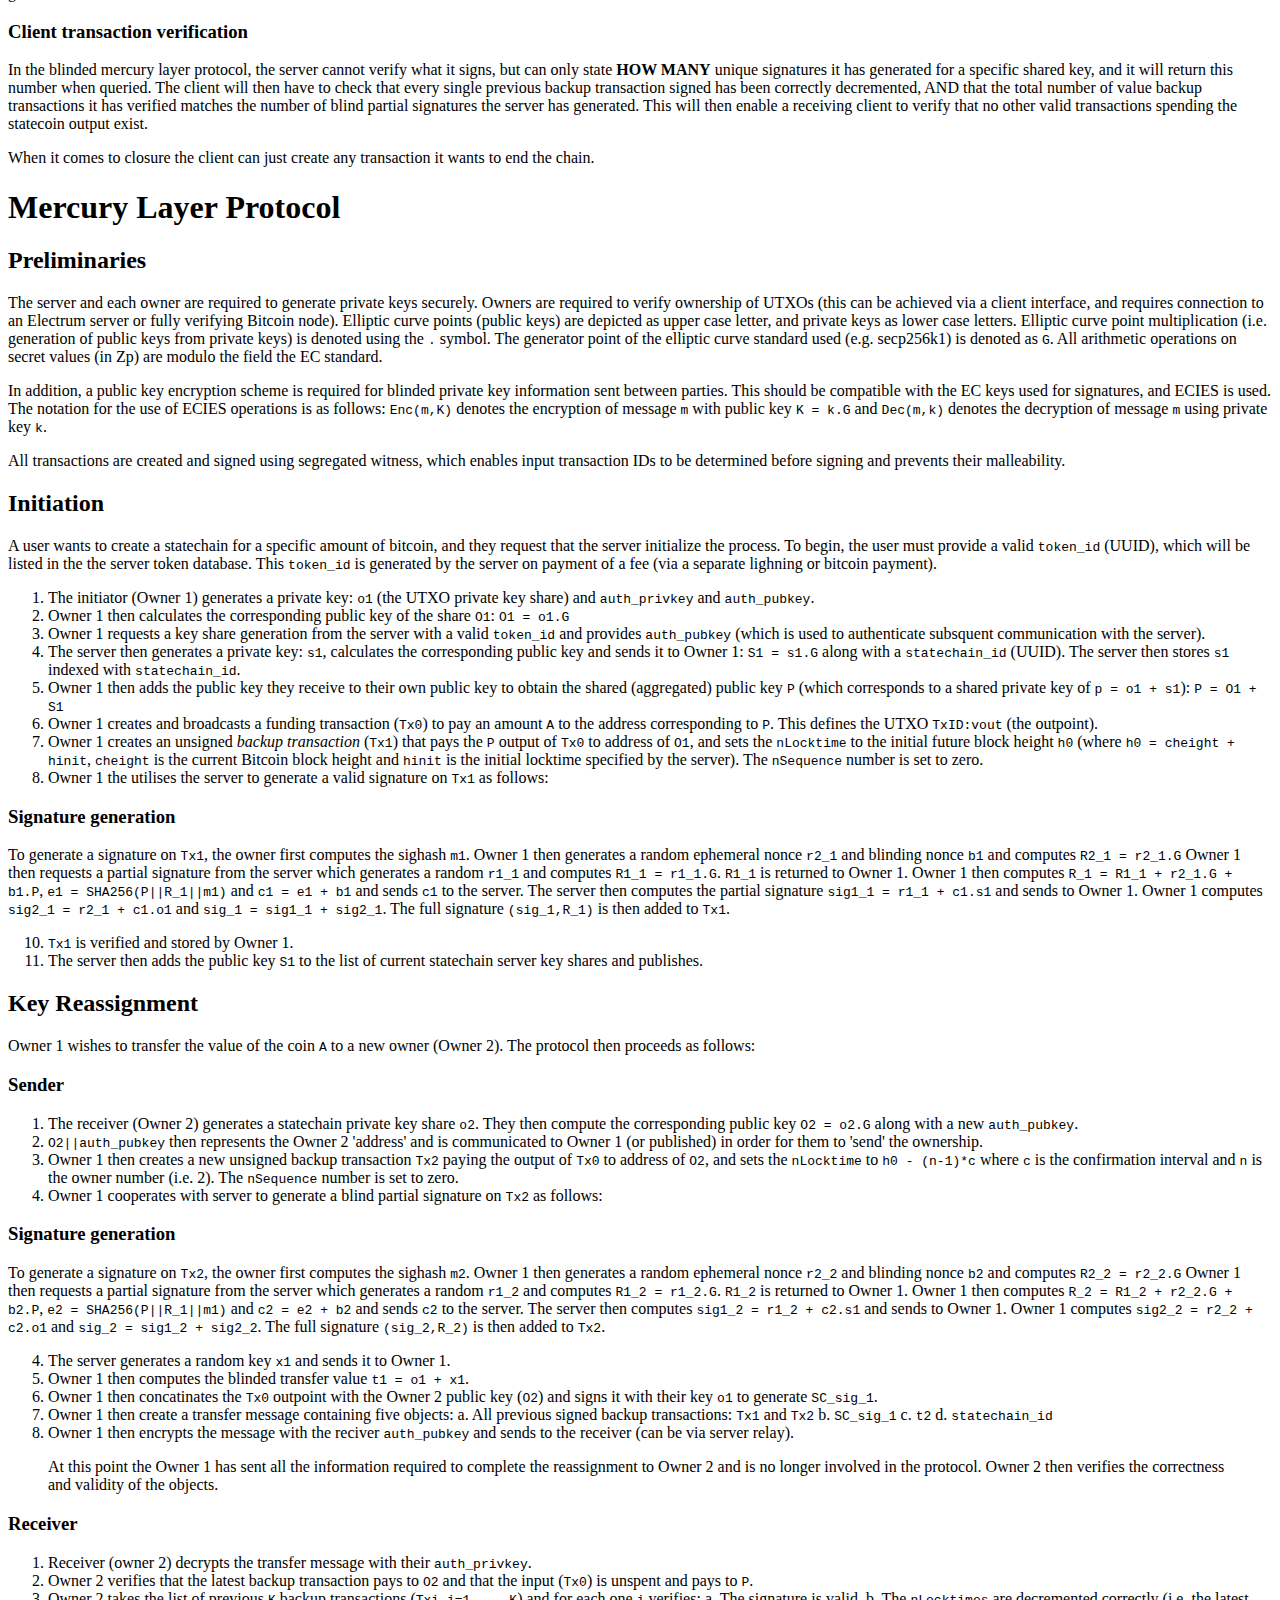
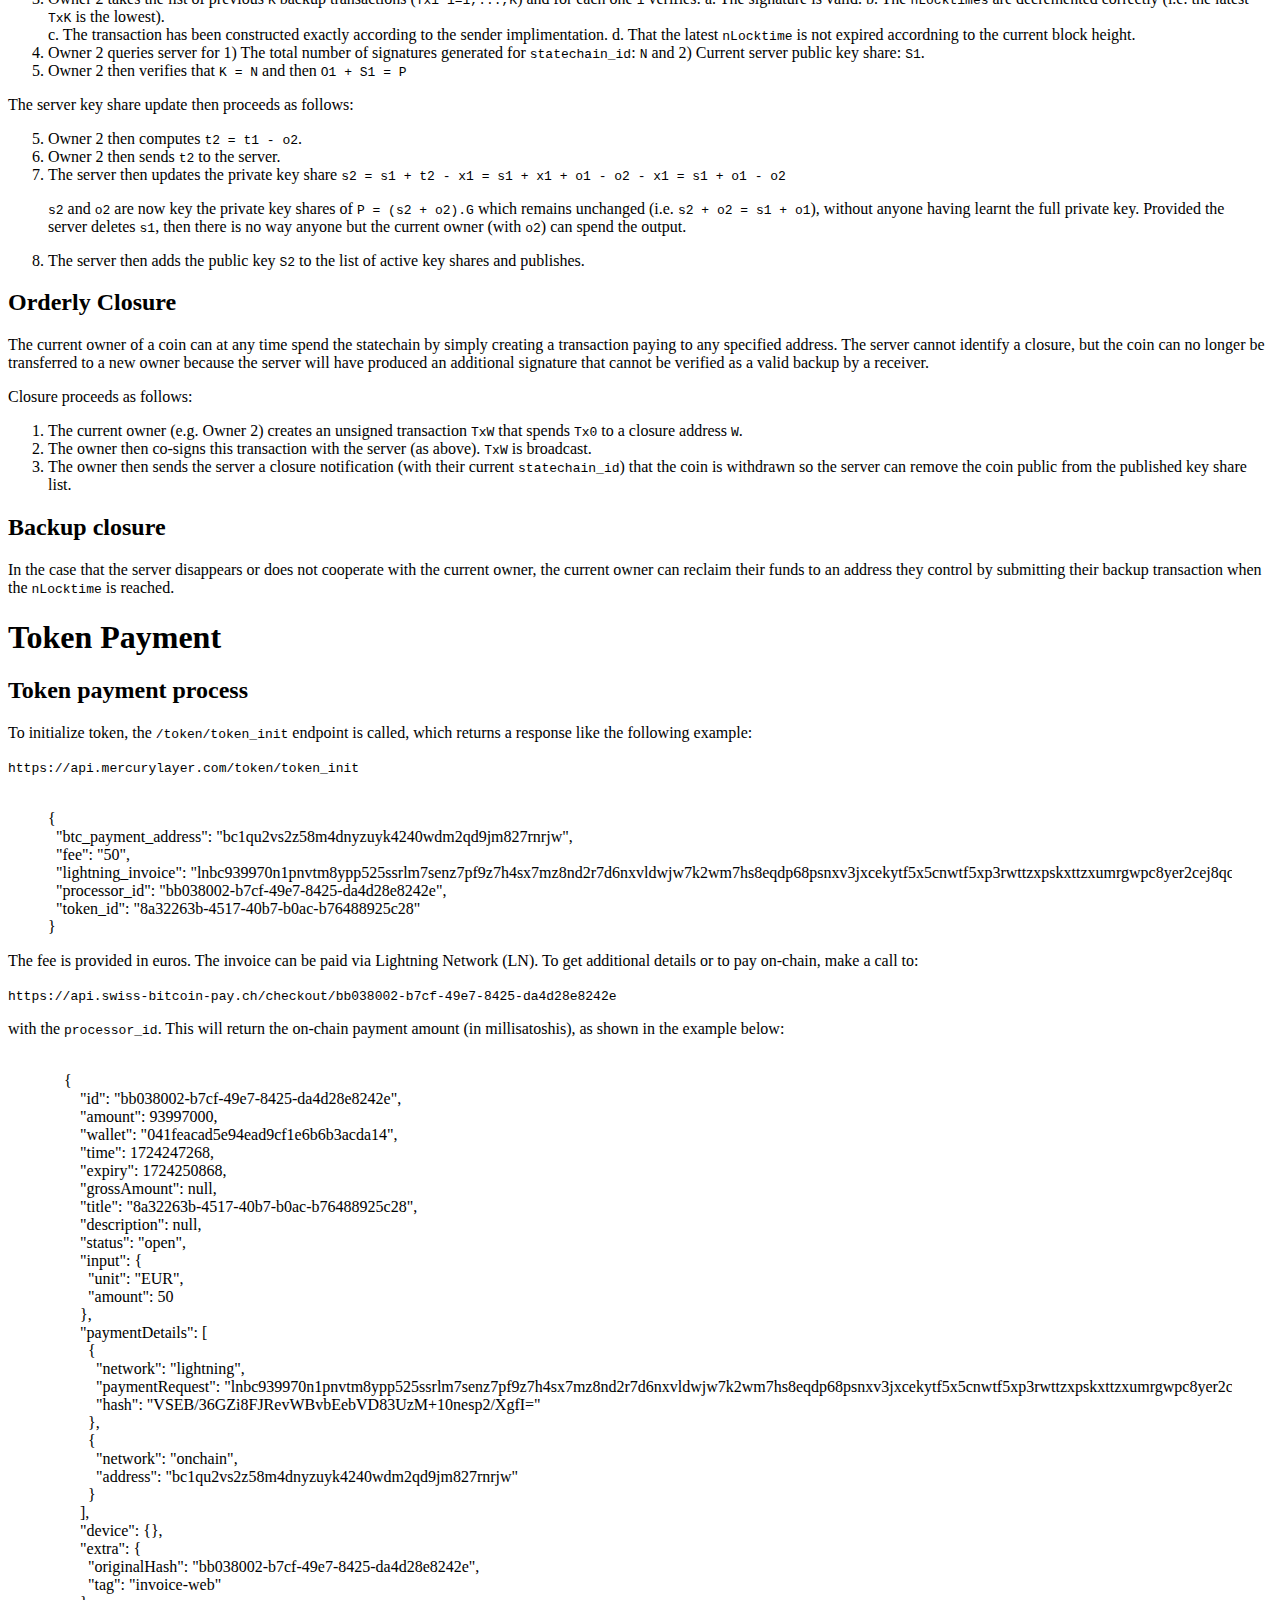
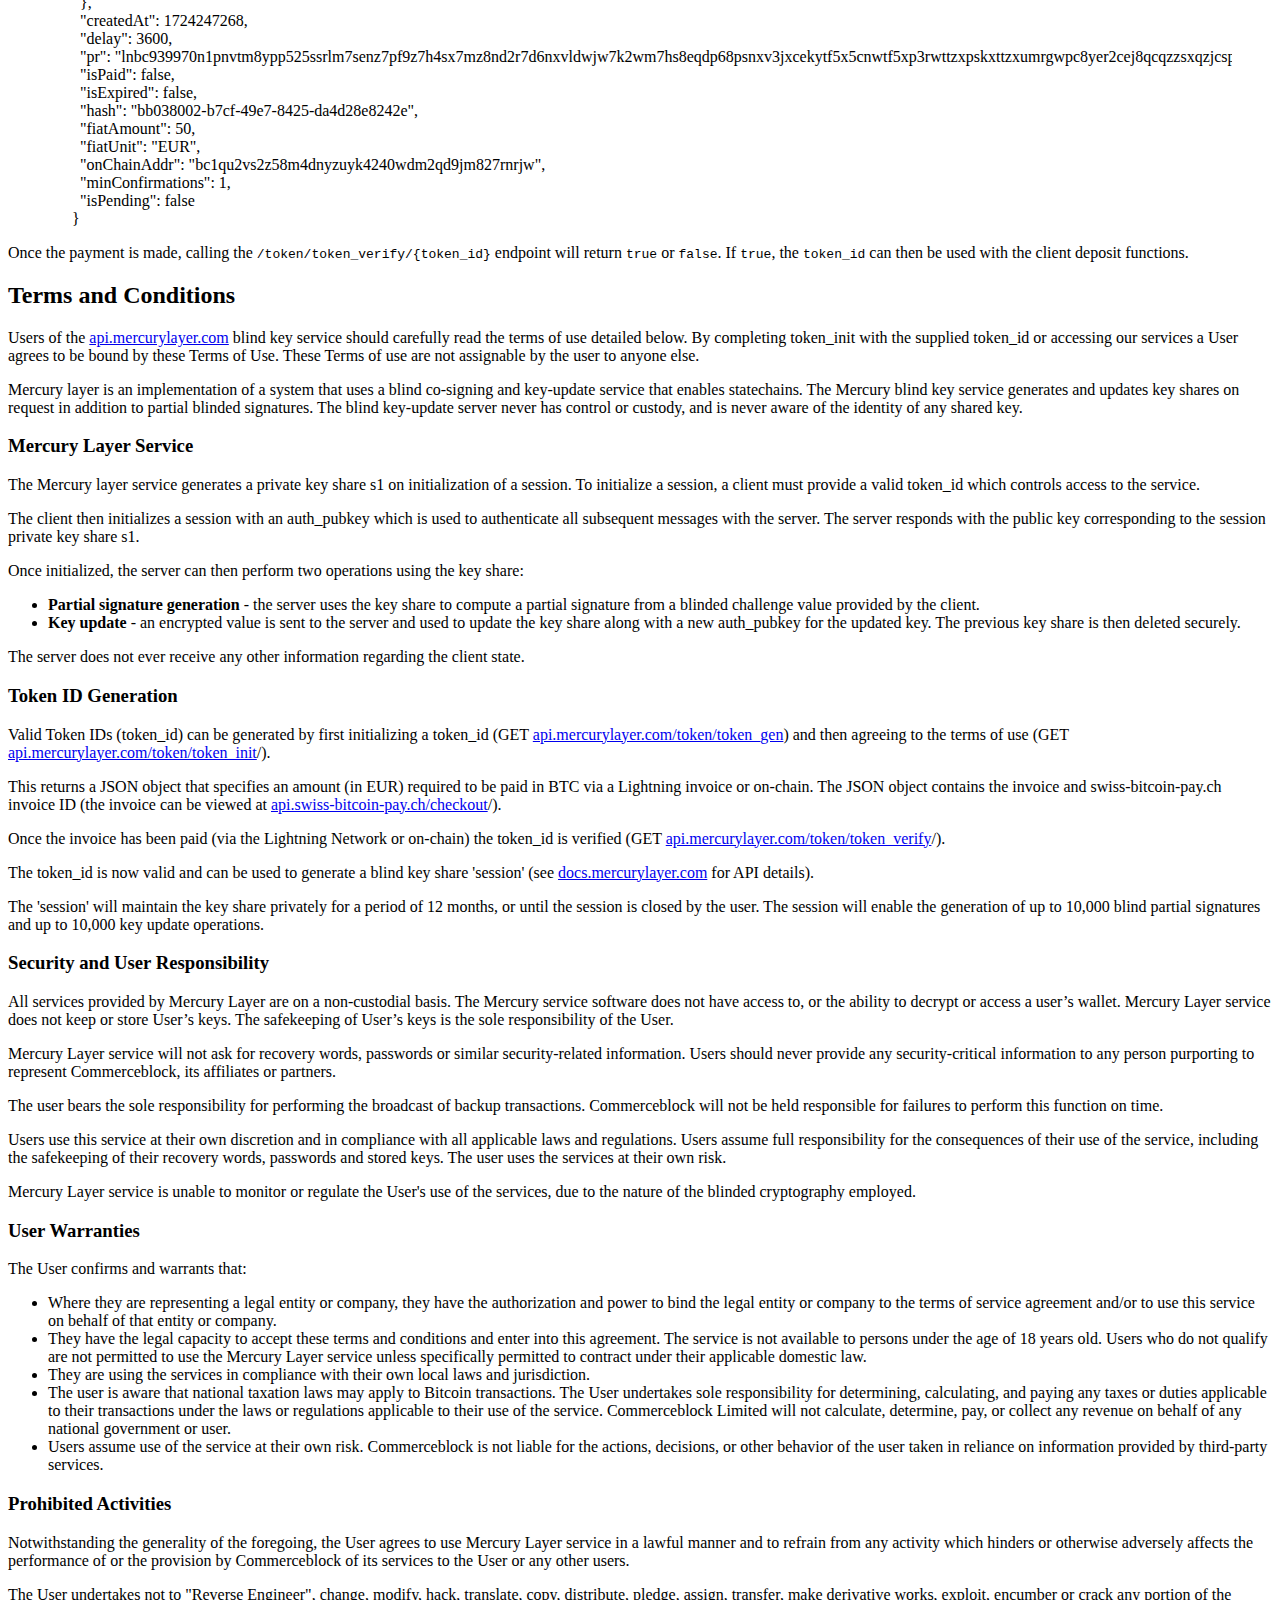
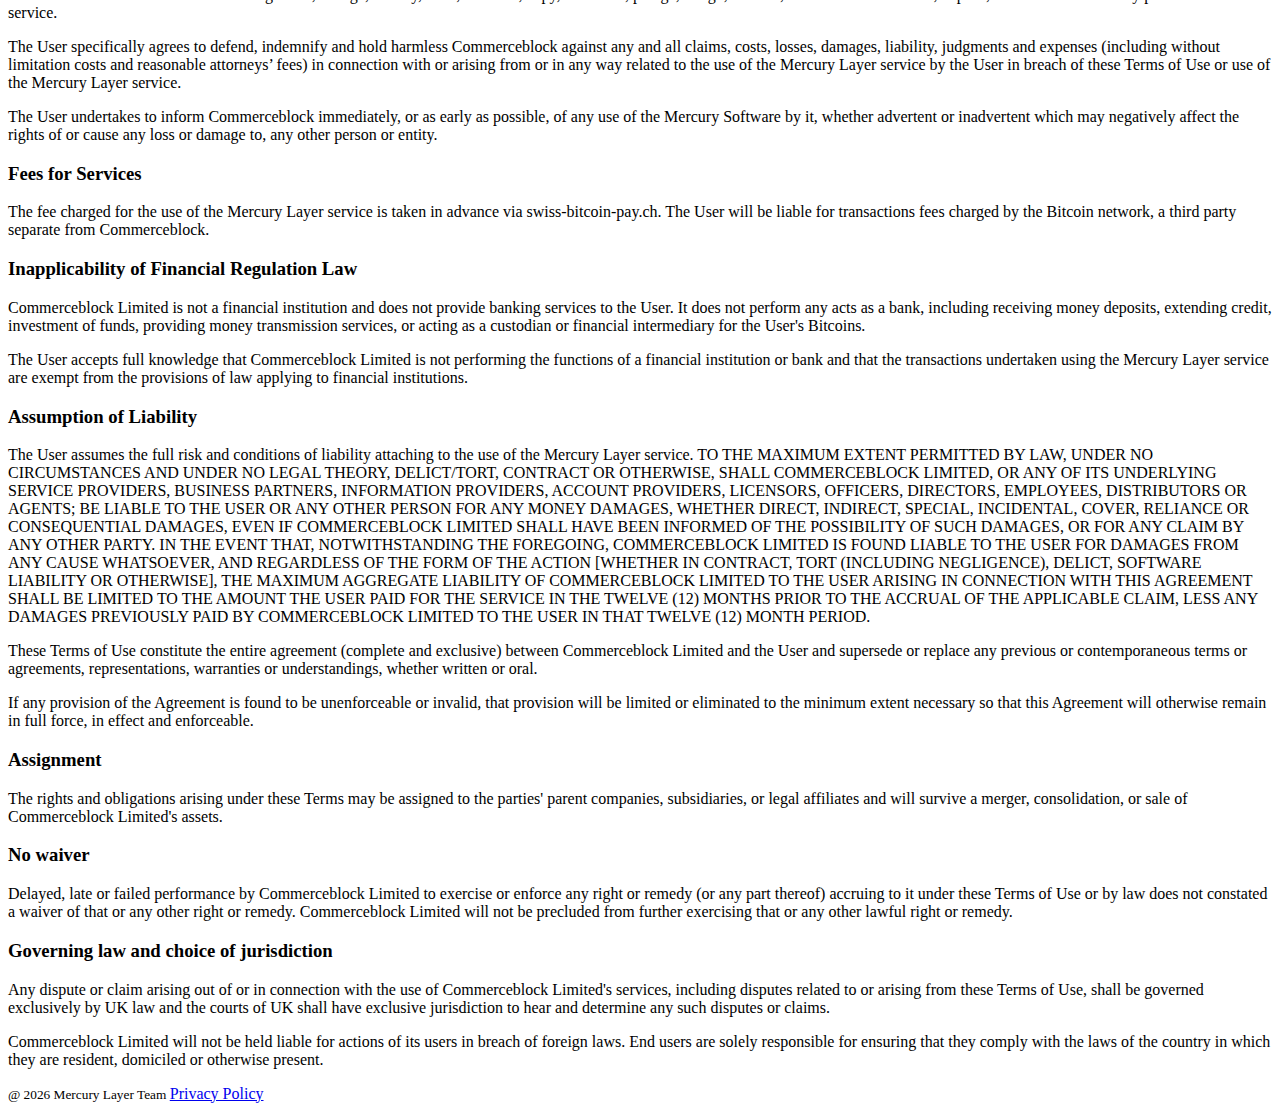
==== commit b06bfe20: "fix: merge conflicts" ====
--- a/public/index.html
+++ b/public/index.html
@@ -284,7 +284,7 @@
 <li>The server then generates a private key: <code>s1</code>, calculates the corresponding public key and sends it to Owner 1: <code>S1 = s1.G</code> along with a <code>statechain_id</code> (UUID). The server then stores <code>s1</code> indexed with <code>statechain_id</code>. </li>
 <li>Owner 1 then adds the public key they receive to their own public key to obtain the shared (aggregated) public key <code>P</code> (which corresponds to a shared private key of <code>p = o1 + s1</code>): <code>P = O1 + S1</code></li>
 <li>Owner 1 creates and broadcasts a funding transaction (<code>Tx0</code>) to pay an amount <code>A</code> to the address corresponding to <code>P</code>. This defines the UTXO <code>TxID:vout</code> (the outpoint). </li>
-<li>Owner 1 creates an unsigned <em>backup transaction</em> (<code>Tx1</code>) that pays the <code>P</code> output of <code>Tx0</code> to address of <code>O1</code>, and sets the <code>nLocktime</code> to the initial future block height <code>h0</code> (where <code>h0 = cheight + hinit</code>, <code>cheight</code> is the current Bitcoin block height and <code>hinit</code> is the initial locktime specified by the server).</li>
+<li>Owner 1 creates an unsigned <em>backup transaction</em> (<code>Tx1</code>) that pays the <code>P</code> output of <code>Tx0</code> to address of <code>O1</code>, and sets the <code>nLocktime</code> to the initial future block height <code>h0</code> (where <code>h0 = cheight + hinit</code>, <code>cheight</code> is the current Bitcoin block height and <code>hinit</code> is the initial locktime specified by the server). The <code>nSequence</code> number is set to zero.</li>
 <li>Owner 1 the utilises the server to generate a valid signature on <code>Tx1</code> as follows:</li>
 </ol>
 <h3 id="signature-generation">Signature generation</h3>
@@ -304,7 +304,7 @@
 <ol>
 <li>The receiver (Owner 2) generates a statechain private key share <code>o2</code>. They then compute the corresponding public key <code>O2 = o2.G</code> along with a new <code>auth_pubkey</code>. </li>
 <li><code>O2||auth_pubkey</code> then represents the Owner 2 'address' and is communicated to Owner 1 (or published) in order for them to 'send' the ownership.</li>
-<li>Owner 1 then creates a new unsigned backup transaction <code>Tx2</code> paying the output of <code>Tx0</code> to address of <code>O2</code>, and sets the <code>nLocktime</code> to <code>h0 - (n-1)*c</code> where <code>c</code> is the confirmation interval and <code>n</code> is the owner number (i.e. 2). </li>
+<li>Owner 1 then creates a new unsigned backup transaction <code>Tx2</code> paying the output of <code>Tx0</code> to address of <code>O2</code>, and sets the <code>nLocktime</code> to <code>h0 - (n-1)*c</code> where <code>c</code> is the confirmation interval and <code>n</code> is the owner number (i.e. 2). The <code>nSequence</code> number is set to zero.</li>
 <li>Owner 1 cooperates with server to generate a blind partial signature on <code>Tx2</code> as follows:</li>
 </ol>
 <h3 id="signature-generation-1">Signature generation</h3>
@@ -335,6 +335,8 @@
 <li>Owner 2 takes the list of previous <code>K</code> backup transactions (<code>Txi i=1,...,K</code>) and for each one <code>i</code> verifies:
 a. The signature is valid. 
 b. The <code>nLocktimes</code> are decremented correctly (i.e. the latest <code>TxK</code> is the lowest). </li>
+c. The transaction has been constructed exactly according to the sender implimentation.
+d. That the latest <code>nLocktime</code> is not expired accordning to the current block height. 
 <li>Owner 2 queries server for 1) The total number of signatures generated for <code>statechain_id</code>: <code>N</code> and 2) Current server public key share: <code>S1</code>. </li>
 <li>Owner 2 then verifies that <code>K = N</code> and then <code>O1 + S1 = P</code></li>
 </ol>
